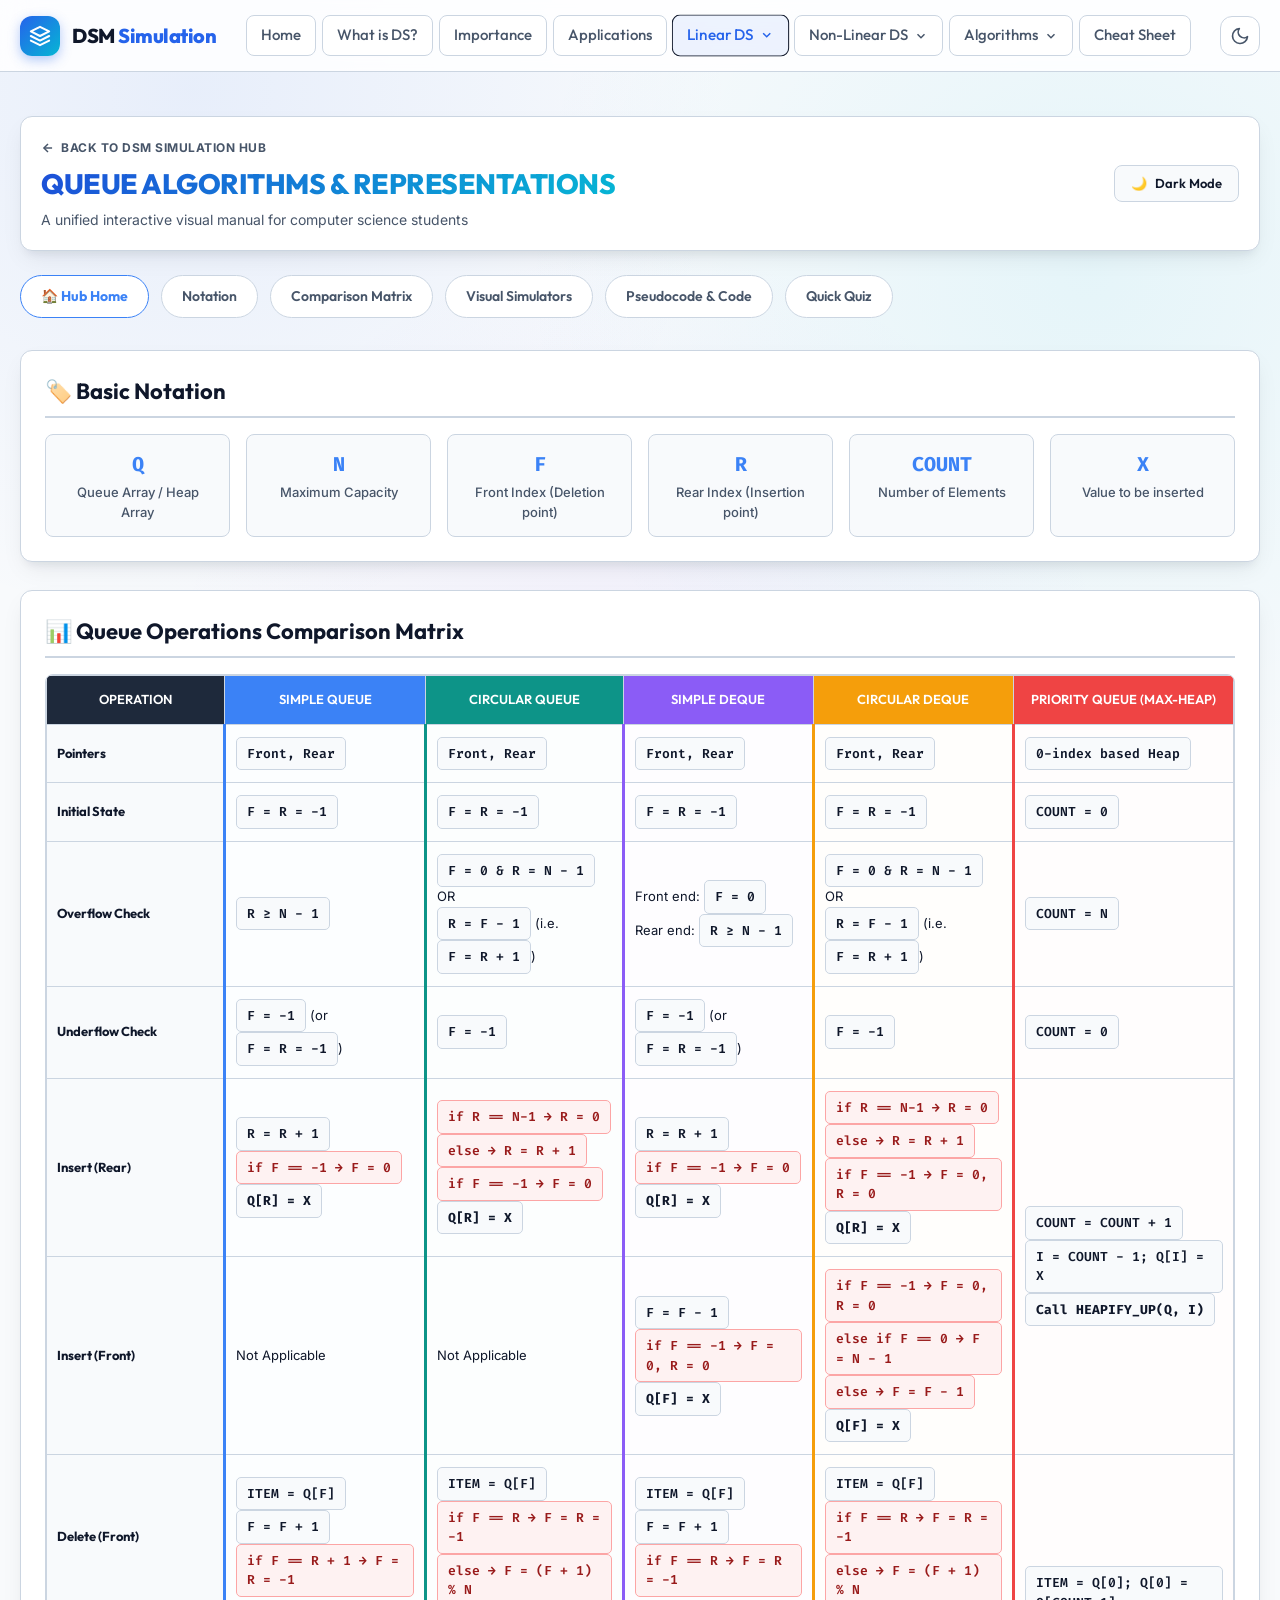
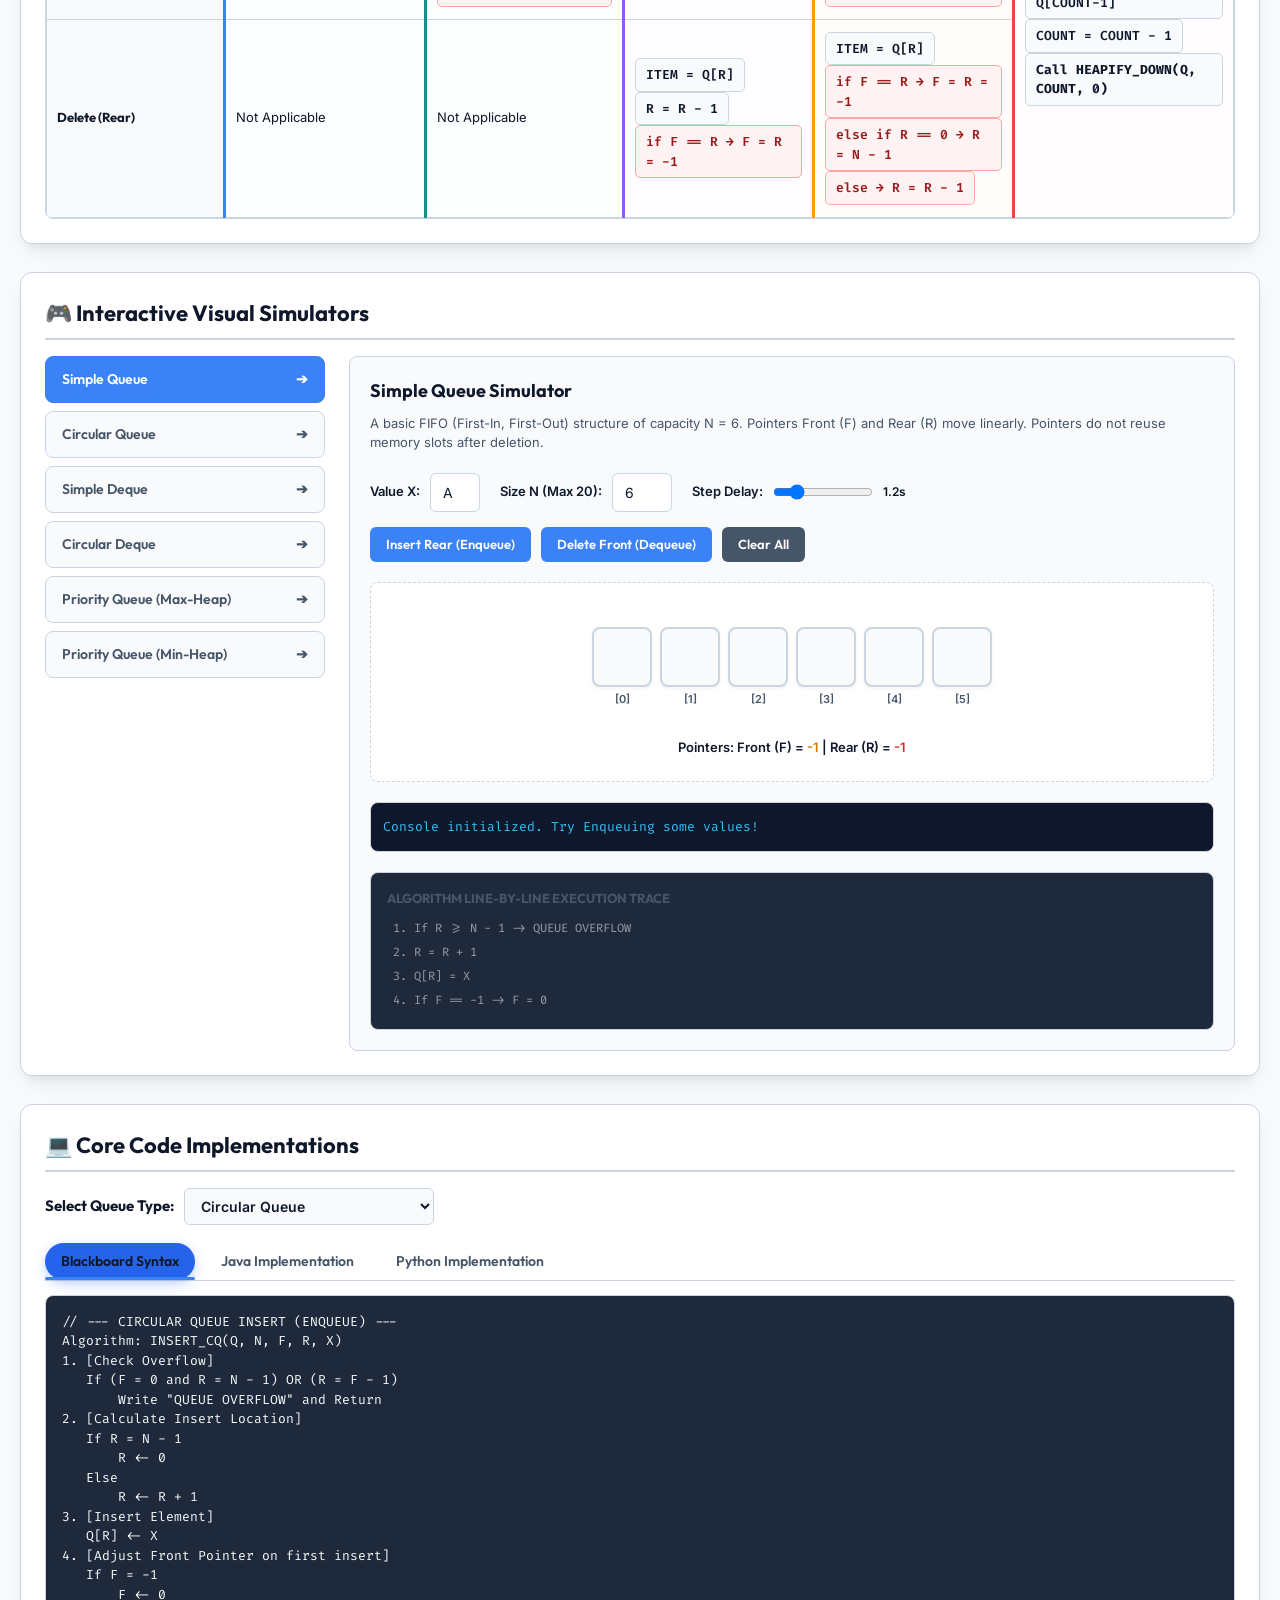
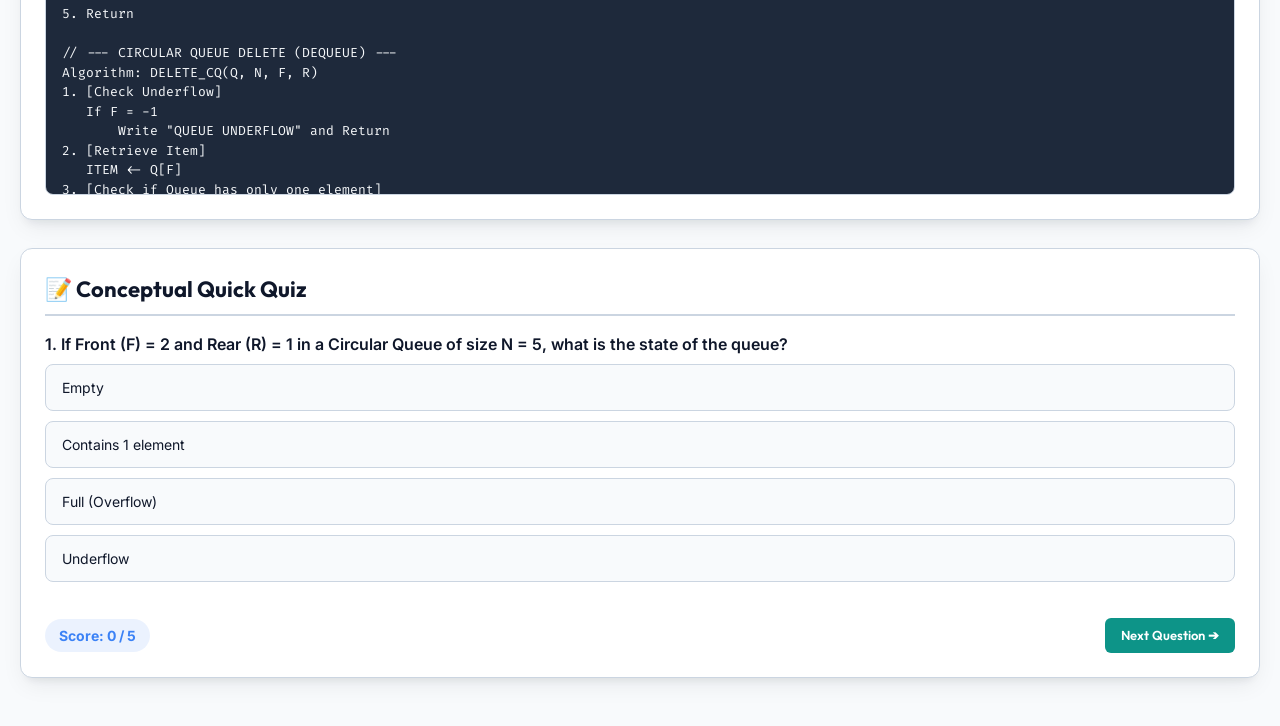
==== queue_cheatsheet.html @ 318133c2 "stack and queue" ====
<!DOCTYPE html>
<html lang="en">
<head>
    <meta charset="UTF-8">
    <meta name="viewport" content="width=device-width, initial-scale=1.0">
    <title>Interactive Queue Cheat Sheet & Simulator</title>
    <meta name="description" content="A comprehensive interactive cheat sheet and visual simulator for students to master Simple Queues, Circular Queues, Deques, Circular Deques, and Priority Queues.">
    
    <!-- Google Fonts -->
    <link rel="preconnect" href="https://fonts.googleapis.com">
    <link rel="preconnect" href="https://fonts.gstatic.com" crossorigin>
    <link href="https://fonts.googleapis.com/css2?family=Inter:wght@300;400;500;600;700&family=Outfit:wght@400;500;600;700;800&family=Fira+Code:wght@400;500&display=swap" rel="stylesheet">
    
    <!-- Unified Shared Stylesheet & Logic -->
    <link rel="stylesheet" href="style.css">
    <script src="main.js" defer></script>
    
    <!-- Inline Styling (Vanilla CSS) -->
    <style>
        :root {
            /* Light Theme Variables */
            --bg-primary: #f8fafc;
            --bg-secondary: #ffffff;
            --text-primary: #0f172a;
            --text-secondary: #475569;
            --border-color: #cbd5e1;
            --card-bg: #ffffff;
            --shadow: 0 10px 25px -5px rgba(15, 23, 42, 0.08), 0 8px 10px -6px rgba(15, 23, 42, 0.08);
            --transition: all 0.3s cubic-bezier(0.4, 0, 0.2, 1);
            
            /* Accent Colors per Queue Type */
            --color-simple: #3b82f6; /* Blue */
            --color-circular: #0d9488; /* Teal */
            --color-deque: #8b5cf6; /* Purple */
            --color-c-deque: #f59e0b; /* Amber */
            --color-priority: #ef4444; /* Crimson */
            
            /* Math/Status Colors */
            --color-overflow: #dc2626;
            --color-underflow: #ea580c;
            --color-success: #16a34a;
            
            --font-main: 'Inter', sans-serif;
            --font-head: 'Outfit', sans-serif;
            --font-code: 'Fira Code', monospace;
        }

        [data-theme="dark"] {
            /* Dark Theme Variables */
            --bg-primary: #090d16;
            --bg-secondary: #111827;
            --text-primary: #f8fafc;
            --text-secondary: #94a3b8;
            --border-color: #374151;
            --card-bg: #1f2937;
            --shadow: 0 20px 25px -5px rgba(0, 0, 0, 0.5), 0 10px 10px -5px rgba(0, 0, 0, 0.4);
        }

        * {
            box-sizing: border-box;
            margin: 0;
            padding: 0;
        }

        body {
            background-color: var(--bg-primary);
            color: var(--text-primary);
            font-family: var(--font-main);
            line-height: 1.5;
            transition: var(--transition);
        }

        .container {
            width: 100%;
            max-width: 1400px;
            margin: 0 auto;
            padding: 20px;
        }

        /* Header Styling */
        header {
            display: flex;
            justify-content: space-between;
            align-items: center;
            padding: 20px;
            background: var(--card-bg);
            border: 1px solid var(--border-color);
            border-radius: 12px;
            box-shadow: var(--shadow);
            margin-bottom: 24px;
            transition: var(--transition);
        }

        .header-title h1 {
            font-family: var(--font-head);
            font-weight: 800;
            font-size: 28px;
            background: linear-gradient(135deg, #1d4ed8, #06b6d4);
            -webkit-background-clip: text;
            -webkit-text-fill-color: transparent;
            letter-spacing: -0.5px;
        }

        .header-title p {
            font-size: 14px;
            color: var(--text-secondary);
            margin-top: 4px;
        }

        .theme-toggle-btn {
            background: var(--bg-primary);
            border: 1px solid var(--border-color);
            padding: 8px 16px;
            border-radius: 8px;
            cursor: pointer;
            font-family: var(--font-head);
            font-weight: 600;
            font-size: 13px;
            color: var(--text-primary);
            display: flex;
            align-items: center;
            gap: 8px;
            transition: var(--transition);
        }

        .theme-toggle-btn:hover {
            transform: translateY(-2px);
            box-shadow: var(--shadow);
        }

        /* Navigation Links */
        .nav-bar {
            display: flex;
            gap: 12px;
            margin-bottom: 24px;
            overflow-x: auto;
            padding-bottom: 8px;
        }

        .nav-link {
            background: var(--card-bg);
            border: 1px solid var(--border-color);
            color: var(--text-secondary);
            padding: 10px 20px;
            border-radius: 30px;
            font-family: var(--font-head);
            font-weight: 600;
            font-size: 14px;
            text-decoration: none;
            cursor: pointer;
            white-space: nowrap;
            transition: var(--transition);
        }

        .nav-link:hover, .nav-link.active {
            color: var(--text-primary);
            border-color: var(--text-primary);
            background: var(--bg-primary);
            transform: scale(1.02);
        }

        /* Dashboard Sections */
        .section-card {
            background: var(--card-bg);
            border: 1px solid var(--border-color);
            border-radius: 12px;
            box-shadow: var(--shadow);
            padding: 24px;
            margin-bottom: 28px;
            transition: var(--transition);
        }

        .section-card h2 {
            font-family: var(--font-head);
            font-weight: 700;
            font-size: 22px;
            margin-bottom: 16px;
            border-bottom: 2px solid var(--border-color);
            padding-bottom: 8px;
            display: flex;
            align-items: center;
            gap: 10px;
        }

        /* Notation Grid */
        .notation-grid {
            display: grid;
            grid-template-columns: repeat(auto-fit, minmax(180px, 1fr));
            gap: 16px;
        }

        .notation-item {
            background: var(--bg-primary);
            border: 1px solid var(--border-color);
            border-radius: 8px;
            padding: 14px;
            text-align: center;
            transition: var(--transition);
        }

        .notation-item:hover {
            transform: translateY(-3px);
            border-color: #3b82f6;
        }

        .notation-symbol {
            font-family: var(--font-code);
            font-weight: 700;
            font-size: 20px;
            color: #3b82f6;
            margin-bottom: 4px;
        }

        .notation-desc {
            font-size: 13px;
            color: var(--text-secondary);
            font-weight: 500;
        }

        /* Matrix Styling */
        .matrix-container {
            overflow-x: auto;
            border-radius: 8px;
            border: 1px solid var(--border-color);
        }

        .matrix-table {
            width: 100%;
            border-collapse: collapse;
            text-align: left;
            font-size: 13px;
            min-width: 1000px;
        }

        .matrix-table th {
            background: #1e293b;
            color: #ffffff;
            font-family: var(--font-head);
            font-weight: 600;
            padding: 14px 10px;
            border: 1px solid var(--border-color);
            text-align: center;
        }

        .matrix-table td {
            padding: 12px 10px;
            border: 1px solid var(--border-color);
            vertical-align: middle;
            transition: var(--transition);
        }

        .matrix-table tr:hover td {
            background: rgba(59, 130, 246, 0.03);
        }

        .matrix-row-title {
            background: var(--bg-primary);
            font-weight: 700;
            color: var(--text-primary);
            font-family: var(--font-head);
            width: 14%;
        }

        /* Cell Highlights */
        .col-simple { border-left: 3px solid var(--color-simple) !important; background: rgba(59, 130, 246, 0.01); }
        .col-circular { border-left: 3px solid var(--color-circular) !important; background: rgba(13, 148, 136, 0.01); }
        .col-deque { border-left: 3px solid var(--color-deque) !important; background: rgba(139, 92, 246, 0.01); }
        .col-c-deque { border-left: 3px solid var(--color-c-deque) !important; background: rgba(245, 158, 11, 0.01); }
        .col-priority { border-left: 3px solid var(--color-priority) !important; background: rgba(239, 68, 68, 0.01); }

        .formula-box {
            font-family: var(--font-code);
            font-weight: 600;
            background: var(--bg-primary);
            padding: 6px 10px;
            border-radius: 5px;
            border: 1px solid var(--border-color);
            display: inline-block;
            word-break: break-word;
        }

        .elegant-reset {
            background: #fef2f2;
            color: #991b1b;
            border-color: #fca5a5;
        }
        [data-theme="dark"] .elegant-reset {
            background: #451a1a;
            color: #fca5a5;
            border-color: #7f1d1d;
        }

        /* Simulator Grid Layout */
        .simulator-grid {
            display: grid;
            grid-template-columns: 280px 1fr;
            gap: 24px;
        }

        @media (max-width: 900px) {
            .simulator-grid {
                grid-template-columns: 1fr;
            }
        }

        .sidebar-tabs {
            display: flex;
            flex-direction: column;
            gap: 8px;
        }

        @media (max-width: 900px) {
            .sidebar-tabs {
                flex-direction: row;
                overflow-x: auto;
                padding-bottom: 6px;
            }
        }

        .sidebar-tab-btn {
            background: var(--bg-primary);
            border: 1px solid var(--border-color);
            color: var(--text-secondary);
            padding: 12px 16px;
            border-radius: 8px;
            font-family: var(--font-head);
            font-weight: 600;
            font-size: 14px;
            text-align: left;
            cursor: pointer;
            transition: var(--transition);
            display: flex;
            align-items: center;
            justify-content: space-between;
        }

        .sidebar-tab-btn:hover {
            transform: translateX(4px);
            color: var(--text-primary);
        }

        @media (max-width: 900px) {
            .sidebar-tab-btn:hover {
                transform: translateY(-2px);
            }
        }

        .sidebar-tab-btn.active {
            color: #ffffff;
        }

        .sidebar-tab-btn[data-type="simple"].active { background-color: var(--color-simple); border-color: var(--color-simple); }
        .sidebar-tab-btn[data-type="circular"].active { background-color: var(--color-circular); border-color: var(--color-circular); }
        .sidebar-tab-btn[data-type="deque"].active { background-color: var(--color-deque); border-color: var(--color-deque); }
        .sidebar-tab-btn[data-type="c-deque"].active { background-color: var(--color-c-deque); border-color: var(--color-c-deque); }
        .sidebar-tab-btn[data-type="priority"].active { background-color: var(--color-priority); border-color: var(--color-priority); }
        .sidebar-tab-btn[data-type="priority-min"].active { background-color: var(--color-priority); border-color: var(--color-priority); }

        .simulator-content {
            border: 1px solid var(--border-color);
            border-radius: 8px;
            padding: 20px;
            background: var(--bg-primary);
        }

        /* Controls Block */
        .controls-block {
            display: flex;
            flex-wrap: wrap;
            gap: 10px;
            margin-bottom: 20px;
            align-items: center;
        }

        .input-elem {
            padding: 8px 12px;
            border: 1px solid var(--border-color);
            border-radius: 6px;
            font-family: var(--font-main);
            font-size: 14px;
            width: 80px;
            background: var(--card-bg);
            color: var(--text-primary);
        }

        .btn-action {
            padding: 8px 16px;
            border-radius: 6px;
            border: none;
            color: #ffffff;
            font-family: var(--font-head);
            font-weight: 600;
            font-size: 13px;
            cursor: pointer;
            transition: var(--transition);
        }

        .btn-action:hover {
            transform: translateY(-2px);
            filter: brightness(1.1);
        }

        .btn-action:active {
            transform: translateY(0);
        }

        .btn-simple { background-color: var(--color-simple); }
        .btn-circular { background-color: var(--color-circular); }
        .btn-deque { background-color: var(--color-deque); }
        .btn-c-deque { background-color: var(--color-c-deque); }
        .btn-priority { background-color: var(--color-priority); }
        .btn-reset { background-color: var(--text-secondary); }

        /* Queue Visualizer Containers */
        .visualization-container {
            min-height: 200px;
            display: flex;
            flex-direction: column;
            justify-content: center;
            align-items: center;
            background: var(--card-bg);
            border: 1px dashed var(--border-color);
            border-radius: 8px;
            padding: 20px;
            margin-bottom: 20px;
            position: relative;
        }

        /* Array block cells styling */
        .array-layout {
            display: flex;
            gap: 8px;
            margin-bottom: 30px;
            margin-top: 20px;
            position: relative;
        }

        .array-cell-container {
            display: flex;
            flex-direction: column;
            align-items: center;
            position: relative;
        }

        .array-cell {
            width: 60px;
            height: 60px;
            border: 2px solid var(--border-color);
            border-radius: 8px;
            display: flex;
            justify-content: center;
            align-items: center;
            font-family: var(--font-head);
            font-weight: 700;
            font-size: 20px;
            background: var(--bg-primary);
            transition: all 0.3s cubic-bezier(0.175, 0.885, 0.32, 1.275);
            box-shadow: 0 2px 4px rgba(0,0,0,0.05);
        }

        .array-cell.filled {
            border-color: #3b82f6;
            background: rgba(59, 130, 246, 0.1);
            animation: popIn 0.3s forwards;
        }

        .array-cell.active-front {
            box-shadow: 0 0 12px rgba(59, 130, 246, 0.5);
            border-color: #3b82f6;
        }

        .array-cell-index {
            font-size: 11px;
            color: var(--text-secondary);
            margin-top: 4px;
            font-weight: 600;
        }

        .pointer-arrow {
            position: absolute;
            font-weight: 800;
            font-size: 12px;
            padding: 2px 6px;
            border-radius: 4px;
            color: #ffffff;
            white-space: nowrap;
            z-index: 10;
            animation: slideArrow 0.3s forwards;
        }

        .pointer-f {
            background-color: #f59e0b;
            bottom: -32px;
        }

        .pointer-r {
            background-color: #ef4444;
            top: -32px;
        }

        .pointer-fr {
            background: linear-gradient(135deg, #f59e0b, #ef4444);
            bottom: -32px;
        }

        @keyframes popIn {
            0% { transform: scale(0.7); opacity: 0; }
            100% { transform: scale(1); opacity: 1; }
        }

        @keyframes slideArrow {
            0% { transform: translateY(5px); opacity: 0; }
            100% { transform: translateY(0); opacity: 1; }
        }

        /* SVG Circular Ring styling */
        .circular-svg-container {
            width: 240px;
            height: 240px;
            position: relative;
        }

        .circular-node {
            transition: var(--transition);
        }

        .circular-node-circle {
            fill: var(--card-bg);
            stroke: var(--border-color);
            stroke-width: 2;
            transition: var(--transition);
        }

        .circular-node.active .circular-node-circle {
            stroke: var(--color-circular);
            fill: rgba(13, 148, 136, 0.1);
        }

        .circular-node-text {
            font-family: var(--font-head);
            font-weight: 700;
            font-size: 18px;
            fill: var(--text-primary);
            text-anchor: middle;
            dominant-baseline: middle;
        }

        .circular-index-text {
            font-family: var(--font-main);
            font-size: 11px;
            fill: var(--text-secondary);
            font-weight: 600;
            text-anchor: middle;
        }

        /* Binary Tree styling (Priority Queue) */
        .tree-svg-container {
            width: 320px;
            height: 200px;
        }

        .tree-node-circle {
            fill: var(--card-bg);
            stroke: var(--border-color);
            stroke-width: 2;
            transition: var(--transition);
        }

        .tree-node.active .tree-node-circle {
            stroke: var(--color-priority);
            fill: rgba(239, 68, 68, 0.1);
        }

        .tree-node-text {
            font-family: var(--font-head);
            font-weight: 700;
            font-size: 14px;
            fill: var(--text-primary);
            text-anchor: middle;
            dominant-baseline: middle;
        }

        .tree-node-index {
            font-family: var(--font-main);
            font-size: 9px;
            fill: var(--text-secondary);
            text-anchor: middle;
        }

        .tree-link-line {
            stroke: var(--border-color);
            stroke-width: 2;
            transition: var(--transition);
        }

        .tree-link-line.active {
            stroke: var(--color-priority);
        }

        /* Console Output */
        .console-output {
            background: #0f172a;
            color: #38bdf8;
            font-family: var(--font-code);
            font-size: 13px;
            border-radius: 8px;
            padding: 12px;
            min-height: 50px;
            display: flex;
            align-items: center;
            border: 1px solid var(--border-color);
            margin-bottom: 20px;
        }

        .console-output.warn {
            color: #f87171;
            background: #450a0a;
        }

        .console-output.success {
            color: #4ade80;
            background: #064e3b;
        }

        /* Trace step highlight code */
        .trace-steps {
            background: #1e293b;
            color: #e2e8f0;
            border-radius: 8px;
            padding: 16px;
            font-family: var(--font-code);
            font-size: 12px;
            border: 1px solid var(--border-color);
        }

        .trace-steps h4 {
            color: var(--text-secondary);
            font-family: var(--font-head);
            font-size: 13px;
            margin-bottom: 8px;
            font-weight: 700;
            text-transform: uppercase;
        }

        .trace-line {
            padding: 2px 6px;
            border-radius: 4px;
            margin: 2px 0;
            opacity: 0.6;
            transition: var(--transition);
        }

        .trace-line.active-line {
            background: #0284c7;
            color: #ffffff;
            opacity: 1;
            font-weight: 600;
        }

        /* Code tabs container */
        .code-tabs {
            margin-top: 10px;
        }

        .tab-headers {
            display: flex;
            border-bottom: 1px solid var(--border-color);
            gap: 10px;
            margin-bottom: 14px;
        }

        .tab-btn {
            background: none;
            border: none;
            padding: 8px 16px;
            font-family: var(--font-head);
            font-weight: 600;
            font-size: 14px;
            color: var(--text-secondary);
            cursor: pointer;
            position: relative;
            transition: var(--transition);
        }

        .tab-btn.active {
            color: var(--text-primary);
        }

        .tab-btn.active::after {
            content: '';
            position: absolute;
            bottom: 0;
            left: 0;
            width: 100%;
            height: 3px;
            background-color: #3b82f6;
            border-radius: 2px;
        }

        .tab-content {
            display: none;
        }

        .tab-content.active {
            display: block;
        }

        .code-block {
            background: #1e293b;
            color: #f8fafc;
            padding: 16px;
            border-radius: 8px;
            font-family: var(--font-code);
            font-size: 13px;
            overflow-x: auto;
            border: 1px solid var(--border-color);
        }

        /* Quiz Box Styling */
        .quiz-container {
            display: flex;
            flex-direction: column;
            gap: 16px;
        }

        .quiz-question {
            font-size: 16px;
            font-weight: 600;
            color: var(--text-primary);
            margin-bottom: 8px;
        }

        .quiz-options {
            display: grid;
            grid-template-columns: 1fr;
            gap: 10px;
        }

        .quiz-option {
            background: var(--bg-primary);
            border: 1px solid var(--border-color);
            padding: 12px 16px;
            border-radius: 8px;
            cursor: pointer;
            font-size: 14px;
            transition: var(--transition);
            display: flex;
            align-items: center;
            justify-content: space-between;
        }

        .quiz-option:hover {
            border-color: #3b82f6;
            background: rgba(59, 130, 246, 0.05);
        }

        .quiz-option.correct {
            border-color: #22c55e;
            background: rgba(34, 197, 94, 0.1);
            color: #15803d;
            font-weight: 600;
        }

        .quiz-option.wrong {
            border-color: #ef4444;
            background: rgba(239, 68, 68, 0.1);
            color: #b91c1c;
        }

        .quiz-explanation {
            background: #eff6ff;
            border-left: 4px solid #3b82f6;
            padding: 12px;
            border-radius: 0 8px 8px 0;
            font-size: 13px;
            color: #1e3a8a;
            margin-top: 10px;
            display: none;
        }
        [data-theme="dark"] .quiz-explanation {
            background: #172554;
            color: #bfdbfe;
            border-color: #3b82f6;
        }

        .quiz-nav {
            display: flex;
            justify-content: space-between;
            align-items: center;
            margin-top: 20px;
        }

        .quiz-score-badge {
            background: rgba(59, 130, 246, 0.1);
            color: #3b82f6;
            padding: 6px 14px;
            border-radius: 20px;
            font-weight: 700;
            font-size: 14px;
        }
    </style>
</head>
<body>

    <!-- ========================================================================
         UNIFIED TOP NAVBAR (SHARED ACROSS ALL PAGES)
         ======================================================================== -->
    <nav class="navbar" id="navbar">
        <div class="container navbar-inner">
            <!-- Brand Logo -->
            <a href="index.html" class="nav-brand" aria-label="DSM Simulation Home">
                <div class="nav-logo-icon">
                    <svg width="22" height="22" viewBox="0 0 24 24" fill="none" stroke="currentColor" stroke-width="2.2" stroke-linecap="round" stroke-linejoin="round">
                        <polygon points="12 2 2 7 12 12 22 7 12 2"></polygon>
                        <polyline points="2 17 12 22 22 17"></polyline>
                        <polyline points="2 12 12 17 22 12"></polyline>
                    </svg>
                </div>
                <div class="nav-logo-text">DSM <span>Simulation</span></div>
            </a>

            <!-- Desktop Menu with all requested topics -->
            <ul class="nav-menu">
                <li class="nav-item">
                    <a href="index.html#hero" class="nav-link">Home</a>
                </li>
                <li class="nav-item">
                    <a href="index.html#definition" class="nav-link">What is DS?</a>
                </li>
                <li class="nav-item">
                    <a href="index.html#importance" class="nav-link">Importance</a>
                </li>
                <li class="nav-item">
                    <a href="index.html#applications" class="nav-link">Applications</a>
                </li>

                <!-- Linear Data Structures Menu Dropdown -->
                <li class="nav-item">
                    <a href="index.html#modules" class="nav-link active">
                        Linear DS
                        <svg class="chevron" viewBox="0 0 24 24" fill="none" stroke="currentColor" stroke-width="2.5">
                            <polyline points="6 9 12 15 18 9"></polyline>
                        </svg>
                    </a>
                    <div class="nav-dropdown">
                        <a href="stack_cheatsheet.html" class="dropdown-link">
                            <svg width="18" height="18" viewBox="0 0 24 24" fill="none" stroke="currentColor" stroke-width="2"><path d="M4 19h16M4 15h16M4 11h16M4 7h16"/></svg>
                            Stack Suite (LIFO)
                            <span class="dropdown-badge live">Live Simulator ⚡</span>
                        </a>
                        <a href="queue_cheatsheet.html" class="dropdown-link" style="color:var(--accent-blue); font-weight:700;">
                            <svg width="18" height="18" viewBox="0 0 24 24" fill="none" stroke="currentColor" stroke-width="2"><rect x="3" y="5" width="18" height="14" rx="2"/><polyline points="3 10 12 10 12 14"/></svg>
                            Queue Suite (FIFO)
                            <span class="dropdown-badge live">Current Page</span>
                        </a>
                        <a href="index.html#linkedlist" class="dropdown-link">
                            <svg width="18" height="18" viewBox="0 0 24 24" fill="none" stroke="currentColor" stroke-width="2"><circle cx="6" cy="12" r="3"/><circle cx="18" cy="12" r="3"/><line x1="9" y1="12" x2="15" y2="12"/></svg>
                            Linked List
                            <span class="dropdown-badge">Train</span>
                        </a>
                    </div>
                </li>

                <!-- Non-Linear Data Structures Menu Dropdown -->
                <li class="nav-item">
                    <a href="index.html#modules" class="nav-link">
                        Non-Linear DS
                        <svg class="chevron" viewBox="0 0 24 24" fill="none" stroke="currentColor" stroke-width="2.5">
                            <polyline points="6 9 12 15 18 9"></polyline>
                        </svg>
                    </a>
                    <div class="nav-dropdown">
                        <a href="index.html#tree" class="dropdown-link">
                            <svg width="18" height="18" viewBox="0 0 24 24" fill="none" stroke="currentColor" stroke-width="2"><path d="M12 2v6m-6 6l6-6 6 6m-9 6l3-6 3 6"/><circle cx="12" cy="2" r="1"/></svg>
                            Tree & BST
                            <span class="dropdown-badge">Family Tree</span>
                        </a>
                        <a href="index.html#graph" class="dropdown-link">
                            <svg width="18" height="18" viewBox="0 0 24 24" fill="none" stroke="currentColor" stroke-width="2"><circle cx="6" cy="6" r="3"/><circle cx="18" cy="6" r="3"/><circle cx="12" cy="18" r="3"/><line x1="8.5" y1="7.5" x2="15.5" y2="7.5"/><line x1="7.5" y1="8.5" x2="10.5" y2="15.5"/><line x1="16.5" y1="8.5" x2="13.5" y2="15.5"/></svg>
                            Graph Networks
                            <span class="dropdown-badge">Road Map</span>
                        </a>
                    </div>
                </li>

                <!-- Algorithms Dropdown Menu -->
                <li class="nav-item">
                    <a href="index.html#modules" class="nav-link">
                        Algorithms
                        <svg class="chevron" viewBox="0 0 24 24" fill="none" stroke="currentColor" stroke-width="2.5">
                            <polyline points="6 9 12 15 18 9"></polyline>
                        </svg>
                    </a>
                    <div class="nav-dropdown">
                        <a href="index.html#searching" class="dropdown-link">
                            <svg width="18" height="18" viewBox="0 0 24 24" fill="none" stroke="currentColor" stroke-width="2"><circle cx="11" cy="11" r="8"/><line x1="21" y1="21" x2="16.65" y2="16.65"/></svg>
                            Searching (Find Items)
                            <span class="dropdown-badge">Search</span>
                        </a>
                        <a href="index.html#sorting" class="dropdown-link">
                            <svg width="18" height="18" viewBox="0 0 24 24" fill="none" stroke="currentColor" stroke-width="2"><path d="M3 6h18M6 12h12M10 18h4"/></svg>
                            Sorting (Order Items)
                            <span class="dropdown-badge">Sort</span>
                        </a>
                    </div>
                </li>

                <li class="nav-item">
                    <a href="index.html#cheatsheet" class="nav-link">Cheat Sheet</a>
                </li>
            </ul>

            <!-- Nav Actions -->
            <div class="nav-actions">
                <!-- Theme Toggle Button -->
                <button class="btn-icon theme-toggle" id="themeToggle" aria-label="Toggle light or dark theme" title="Toggle theme">
                    <svg class="sun-icon" viewBox="0 0 24 24" fill="none" stroke="currentColor" stroke-width="2" stroke-linecap="round" stroke-linejoin="round">
                        <circle cx="12" cy="12" r="5"></circle>
                        <line x1="12" y1="1" x2="12" y2="3"></line>
                        <line x1="12" y1="21" x2="12" y2="23"></line>
                        <line x1="4.22" y1="4.22" x2="5.64" y2="5.64"></line>
                        <line x1="18.36" y1="18.36" x2="19.78" y2="19.78"></line>
                        <line x1="1" y1="12" x2="3" y2="12"></line>
                        <line x1="21" y1="12" x2="23" y2="12"></line>
                        <line x1="4.22" y1="19.78" x2="5.64" y2="18.36"></line>
                        <line x1="18.36" y1="5.64" x2="19.78" y2="4.22"></line>
                    </svg>
                    <svg class="moon-icon" viewBox="0 0 24 24" fill="none" stroke="currentColor" stroke-width="2" stroke-linecap="round" stroke-linejoin="round">
                        <path d="M21 12.79A9 9 0 1 1 11.21 3 7 7 0 0 0 21 12.79z"></path>
                    </svg>
                </button>

                <!-- Mobile Hamburger Toggle -->
                <button class="btn-icon mobile-toggle" id="mobileMenuBtn" aria-label="Open mobile navigation menu">
                    <svg width="20" height="20" viewBox="0 0 24 24" fill="none" stroke="currentColor" stroke-width="2" stroke-linecap="round" stroke-linejoin="round">
                        <line x1="3" y1="12" x2="21" y2="12"></line>
                        <line x1="3" y1="6" x2="21" y2="6"></line>
                        <line x1="3" y1="18" x2="21" y2="18"></line>
                    </svg>
                </button>
            </div>
        </div>
    </nav>

    <!-- Mobile Drawer Overlay & Content -->
    <div class="mobile-overlay" id="mobileOverlay"></div>
    <aside class="mobile-drawer" id="mobileDrawer">
        <div class="mobile-drawer-header">
            <div class="nav-brand">
                <div class="nav-logo-icon">
                    <svg width="20" height="20" viewBox="0 0 24 24" fill="none" stroke="currentColor" stroke-width="2.2">
                        <polygon points="12 2 2 7 12 12 22 7 12 2"></polygon>
                        <polyline points="2 17 12 22 22 17"></polyline>
                        <polyline points="2 12 12 17 22 12"></polyline>
                    </svg>
                </div>
                <div class="nav-logo-text">DSM <span>Simulation</span></div>
            </div>
            <button class="btn-icon" id="closeMobileBtn" aria-label="Close navigation drawer">
                <svg width="20" height="20" viewBox="0 0 24 24" fill="none" stroke="currentColor" stroke-width="2">
                    <line x1="18" y1="6" x2="6" y2="18"></line>
                    <line x1="6" y1="6" x2="18" y2="18"></line>
                </svg>
            </button>
        </div>

        <div class="mobile-nav-links">
            <a href="index.html#hero" class="mobile-nav-link">Home Overview</a>
            <a href="index.html#definition" class="mobile-nav-link">What is Data Structure?</a>
            <a href="index.html#importance" class="mobile-nav-link">Why It Matters</a>
            <a href="index.html#applications" class="mobile-nav-link">Real-World Applications</a>

            <div class="mobile-nav-section-title">Linear Structures</div>
            <a href="stack_cheatsheet.html" class="mobile-nav-link" style="color: var(--accent-blue); font-weight:700;">Stack Simulator (Live ⚡)</a>
            <a href="queue_cheatsheet.html" class="mobile-nav-link" style="color: var(--accent-emerald); font-weight:700;">Queue Simulator (Current Page ⚡)</a>
            <a href="index.html#linkedlist" class="mobile-nav-link">Linked List (Train Cars)</a>

            <div class="mobile-nav-section-title">Non-Linear Structures</div>
            <a href="index.html#tree" class="mobile-nav-link">Tree (Family Tree)</a>
            <a href="index.html#graph" class="mobile-nav-link">Graph (Road Map)</a>

            <div class="mobile-nav-section-title">Algorithms</div>
            <a href="index.html#searching" class="mobile-nav-link">Searching (Find Items)</a>
            <a href="index.html#sorting" class="mobile-nav-link">Sorting (Order Items)</a>

            <div class="mobile-nav-section-title">Quick Reference</div>
            <a href="index.html#cheatsheet" class="mobile-nav-link">Speed Cheat Sheet (Big-O)</a>
        </div>
    </aside>

<div class="container" style="margin-top: 24px;">

    <!-- HEADER -->
    <header>
        <div class="header-title">
            <a href="index.html" style="text-decoration:none; display:inline-flex; align-items:center; gap:6px; font-size:12px; font-weight:700; color:var(--text-secondary); margin-bottom:6px; text-transform:uppercase; letter-spacing:0.5px;">
                <svg width="14" height="14" viewBox="0 0 24 24" fill="none" stroke="currentColor" stroke-width="2.5"><line x1="19" y1="12" x2="5" y2="12"></line><polyline points="12 19 5 12 12 5"></polyline></svg>
                Back to DSM Simulation Hub
            </a>
            <h1>QUEUE ALGORITHMS & REPRESENTATIONS</h1>
            <p>A unified interactive visual manual for computer science students</p>
        </div>
        <button class="theme-toggle-btn" onclick="toggleTheme()">
            <span id="theme-icon">🌙</span>
            <span id="theme-text">Dark Mode</span>
        </button>
    </header>

    <!-- NAVIGATION BAR -->
    <div class="nav-bar">
        <a href="index.html" class="nav-link" style="border-color: #3b82f6; color: #3b82f6; font-weight: 700;">🏠 Hub Home</a>
        <a href="#section-notation" class="nav-link">Notation</a>
        <a href="#section-matrix" class="nav-link">Comparison Matrix</a>
        <a href="#section-simulators" class="nav-link">Visual Simulators</a>
        <a href="#section-code" class="nav-link">Pseudocode & Code</a>
        <a href="#section-quiz" class="nav-link">Quick Quiz</a>
    </div>

    <!-- NOTATION SECTION -->
    <div id="section-notation" class="section-card">
        <h2>🏷️ Basic Notation</h2>
        <div class="notation-grid">
            <div class="notation-item">
                <div class="notation-symbol">Q</div>
                <div class="notation-desc">Queue Array / Heap Array</div>
            </div>
            <div class="notation-item">
                <div class="notation-symbol">N</div>
                <div class="notation-desc">Maximum Capacity</div>
            </div>
            <div class="notation-item">
                <div class="notation-symbol">F</div>
                <div class="notation-desc">Front Index (Deletion point)</div>
            </div>
            <div class="notation-item">
                <div class="notation-symbol">R</div>
                <div class="notation-desc">Rear Index (Insertion point)</div>
            </div>
            <div class="notation-item">
                <div class="notation-symbol">COUNT</div>
                <div class="notation-desc">Number of Elements</div>
            </div>
            <div class="notation-item">
                <div class="notation-symbol">X</div>
                <div class="notation-desc">Value to be inserted</div>
            </div>
        </div>
    </div>

    <!-- COMPARISON MATRIX SECTION -->
    <div id="section-matrix" class="section-card">
        <h2>📊 Queue Operations Comparison Matrix</h2>
        <div class="matrix-container">
            <table class="matrix-table">
                <thead>
                    <tr>
                        <th style="width: 15%;">OPERATION</th>
                        <th style="background-color: var(--color-simple);">SIMPLE QUEUE</th>
                        <th style="background-color: var(--color-circular);">CIRCULAR QUEUE</th>
                        <th style="background-color: var(--color-deque);">SIMPLE DEQUE</th>
                        <th style="background-color: var(--color-c-deque);">CIRCULAR DEQUE</th>
                        <th style="background-color: var(--color-priority);">PRIORITY QUEUE (MAX-HEAP)</th>
                    </tr>
                </thead>
                <tbody>
                    <tr>
                        <td class="matrix-row-title">Pointers</td>
                        <td class="col-simple"><span class="formula-box">Front, Rear</span></td>
                        <td class="col-circular"><span class="formula-box">Front, Rear</span></td>
                        <td class="col-deque"><span class="formula-box">Front, Rear</span></td>
                        <td class="col-c-deque"><span class="formula-box">Front, Rear</span></td>
                        <td class="col-priority"><span class="formula-box">0-index based Heap</span></td>
                    </tr>
                    <tr>
                        <td class="matrix-row-title">Initial State</td>
                        <td class="col-simple"><span class="formula-box">F = R = -1</span></td>
                        <td class="col-circular"><span class="formula-box">F = R = -1</span></td>
                        <td class="col-deque"><span class="formula-box">F = R = -1</span></td>
                        <td class="col-c-deque"><span class="formula-box">F = R = -1</span></td>
                        <td class="col-priority"><span class="formula-box">COUNT = 0</span></td>
                    </tr>
                    <tr>
                        <td class="matrix-row-title">Overflow Check</td>
                        <td class="col-simple"><span class="formula-box">R &ge; N - 1</span></td>
                        <td class="col-circular">
                            <span class="formula-box">F = 0 &amp; R = N - 1</span><br>OR<br>
                            <span class="formula-box">R = F - 1</span> (i.e. <span class="formula-box">F = R + 1</span>)
                        </td>
                        <td class="col-deque">
                            Front end: <span class="formula-box">F = 0</span><br>
                            Rear end: <span class="formula-box">R &ge; N - 1</span>
                        </td>
                        <td class="col-c-deque">
                            <span class="formula-box">F = 0 &amp; R = N - 1</span><br>OR<br>
                            <span class="formula-box">R = F - 1</span> (i.e. <span class="formula-box">F = R + 1</span>)
                        </td>
                        <td class="col-priority"><span class="formula-box">COUNT = N</span></td>
                    </tr>
                    <tr>
                        <td class="matrix-row-title">Underflow Check</td>
                        <td class="col-simple"><span class="formula-box">F = -1</span> (or <span class="formula-box">F = R = -1</span>)</td>
                        <td class="col-circular"><span class="formula-box">F = -1</span></td>
                        <td class="col-deque"><span class="formula-box">F = -1</span> (or <span class="formula-box">F = R = -1</span>)</td>
                        <td class="col-c-deque"><span class="formula-box">F = -1</span></td>
                        <td class="col-priority"><span class="formula-box">COUNT = 0</span></td>
                    </tr>
                    <tr>
                        <td class="matrix-row-title">Insert (Rear)</td>
                        <td class="col-simple">
                            <span class="formula-box">R = R + 1</span><br>
                            <span class="formula-box elegant-reset">if F == -1 &rarr; F = 0</span><br>
                            <span class="formula-box"><strong>Q[R] = X</strong></span>
                        </td>
                        <td class="col-circular">
                            <span class="formula-box elegant-reset">if R == N-1 &rarr; R = 0</span><br>
                            <span class="formula-box elegant-reset">else &rarr; R = R + 1</span><br>
                            <span class="formula-box elegant-reset">if F == -1 &rarr; F = 0</span><br>
                            <span class="formula-box"><strong>Q[R] = X</strong></span>
                        </td>
                        <td class="col-deque">
                            <span class="formula-box">R = R + 1</span><br>
                            <span class="formula-box elegant-reset">if F == -1 &rarr; F = 0</span><br>
                            <span class="formula-box"><strong>Q[R] = X</strong></span>
                        </td>
                        <td class="col-c-deque">
                            <span class="formula-box elegant-reset">if R == N-1 &rarr; R = 0</span><br>
                            <span class="formula-box elegant-reset">else &rarr; R = R + 1</span><br>
                            <span class="formula-box elegant-reset">if F == -1 &rarr; F = 0, R = 0</span><br>
                            <span class="formula-box"><strong>Q[R] = X</strong></span>
                        </td>
                        <td class="col-priority" rowspan="2">
                            <span class="formula-box">COUNT = COUNT + 1</span><br>
                            <span class="formula-box">I = COUNT - 1; Q[I] = X</span><br>
                            <span class="formula-box"><strong>Call HEAPIFY_UP(Q, I)</strong></span>
                        </td>
                    </tr>
                    <tr>
                        <td class="matrix-row-title">Insert (Front)</td>
                        <td class="col-simple">Not Applicable</td>
                        <td class="col-circular">Not Applicable</td>
                        <td class="col-deque">
                            <span class="formula-box">F = F - 1</span><br>
                            <span class="formula-box elegant-reset">if F == -1 &rarr; F = 0, R = 0</span><br>
                            <span class="formula-box"><strong>Q[F] = X</strong></span>
                        </td>
                        <td class="col-c-deque">
                            <span class="formula-box elegant-reset">if F == -1 &rarr; F = 0, R = 0</span><br>
                            <span class="formula-box elegant-reset">else if F == 0 &rarr; F = N - 1</span><br>
                            <span class="formula-box elegant-reset">else &rarr; F = F - 1</span><br>
                            <span class="formula-box"><strong>Q[F] = X</strong></span>
                        </td>
                    </tr>
                    <tr>
                        <td class="matrix-row-title">Delete (Front)</td>
                        <td class="col-simple">
                            <span class="formula-box">ITEM = Q[F]</span><br>
                            <span class="formula-box">F = F + 1</span><br>
                            <span class="formula-box elegant-reset">if F == R + 1 &rarr; F = R = -1</span>
                        </td>
                        <td class="col-circular">
                            <span class="formula-box">ITEM = Q[F]</span><br>
                            <span class="formula-box elegant-reset">if F == R &rarr; F = R = -1</span><br>
                            <span class="formula-box elegant-reset">else &rarr; F = (F + 1) % N</span>
                        </td>
                        <td class="col-deque">
                            <span class="formula-box">ITEM = Q[F]</span><br>
                            <span class="formula-box">F = F + 1</span><br>
                            <span class="formula-box elegant-reset">if F == R  &rarr; F = R = -1</span>
                        </td>
                        <td class="col-c-deque">
                            <span class="formula-box">ITEM = Q[F]</span><br>
                            <span class="formula-box elegant-reset">if F == R &rarr; F = R = -1</span><br>
                            <span class="formula-box elegant-reset">else &rarr; F = (F + 1) % N</span>
                        </td>
                        <td class="col-priority" rowspan="2">
                            <span class="formula-box">ITEM = Q[0]; Q[0] = Q[COUNT-1]</span><br>
                            <span class="formula-box">COUNT = COUNT - 1</span><br>
                            <span class="formula-box"><strong>Call HEAPIFY_DOWN(Q, COUNT, 0)</strong></span>
                        </td>
                    </tr>
                    <tr>
                        <td class="matrix-row-title">Delete (Rear)</td>
                        <td class="col-simple">Not Applicable</td>
                        <td class="col-circular">Not Applicable</td>
                        <td class="col-deque">
                            <span class="formula-box">ITEM = Q[R]</span><br>
                            <span class="formula-box">R = R - 1</span><br>
                            <span class="formula-box elegant-reset">if F == R  &rarr; F = R = -1</span>
                        </td>
                        <td class="col-c-deque">
                            <span class="formula-box">ITEM = Q[R]</span><br>
                            <span class="formula-box elegant-reset">if F == R &rarr; F = R = -1</span><br>
                            <span class="formula-box elegant-reset">else if R == 0 &rarr; R = N - 1</span><br>
                            <span class="formula-box elegant-reset">else &rarr; R = R - 1</span>
                        </td>
                    </tr>
                    
                </tbody>
            </table>
        </div>
    </div>

    <!-- SIMULATORS SECTION -->
    <div id="section-simulators" class="section-card">
        <h2>🎮 Interactive Visual Simulators</h2>
        <div class="simulator-grid">
            
            <!-- Sidebar tabs -->
            <div class="sidebar-tabs">
                <button class="sidebar-tab-btn active" data-type="simple" onclick="selectSimulator('simple')">Simple Queue <span>➔</span></button>
                <button class="sidebar-tab-btn" data-type="circular" onclick="selectSimulator('circular')">Circular Queue <span>➔</span></button>
                <button class="sidebar-tab-btn" data-type="deque" onclick="selectSimulator('deque')">Simple Deque <span>➔</span></button>
                <button class="sidebar-tab-btn" data-type="c-deque" onclick="selectSimulator('c-deque')">Circular Deque <span>➔</span></button>
                <button class="sidebar-tab-btn" data-type="priority" onclick="selectSimulator('priority')">Priority Queue (Max-Heap) <span>➔</span></button>
                <button class="sidebar-tab-btn" data-type="priority-min" onclick="selectSimulator('priority-min')">Priority Queue (Min-Heap) <span>➔</span></button>
            </div>

            <!-- Main simulator screen -->
            <div class="simulator-content">
                <h3 id="sim-title" style="margin-bottom: 10px; font-family: var(--font-head); font-size: 18px;">Simple Queue Simulator</h3>
                <p id="sim-desc" style="font-size: 13px; color: var(--text-secondary); margin-bottom: 20px;">A basic FIFO (First-In, First-Out) structure where insertions happen at the Rear and deletions happen at the Front. Shows linear pointer drift.</p>
                
                <!-- Input and operations buttons -->
                <div class="controls-block" id="sim-controls">
                    <div style="display: flex; align-items: center; gap: 10px; flex-wrap: wrap; margin-bottom: 5px; width: 100%;">
                        <label for="insert-val" style="font-size: 13px; font-weight: 600;">Value X:</label>
                        <input type="text" id="insert-val" class="input-elem" value="A" maxlength="3" style="width: 50px;">
                        
                        <label for="queue-size" style="font-size: 13px; font-weight: 600; margin-left: 10px;">Size N (Max 20):</label>
                        <input type="number" id="queue-size" class="input-elem" value="6" min="2" max="20" style="width: 60px;" onchange="resizeQueue()">
                        
                        <label for="speed-slider" style="font-size: 13px; font-weight: 600; margin-left: 10px;">Step Delay:</label>
                        <input type="range" id="speed-slider" min="300" max="5000" value="1200" step="100" style="width: 100px; vertical-align: middle;" oninput="updateSpeed()">
                        <span id="speed-val" style="font-size: 12px; font-weight: 600;">1.2s</span>
                    </div>
                    
                    <button class="btn-action btn-simple" id="btn-insert-rear" onclick="triggerInsertRear()">Insert Rear (Enqueue)</button>
                    <button class="btn-action btn-simple" id="btn-insert-front" onclick="triggerInsertFront()" style="display:none;">Insert Front</button>
                    <button class="btn-action btn-simple" id="btn-delete-front" onclick="triggerDeleteFront()">Delete Front (Dequeue)</button>
                    <button class="btn-action btn-simple" id="btn-delete-rear" onclick="triggerDeleteRear()" style="display:none;">Delete Rear</button>
                    <button class="btn-action btn-reset" onclick="resetCurrentSimulator()">Clear All</button>
                </div>

                <!-- Simulation visual container -->
                <div class="visualization-container" id="visualizer-view">
                    <!-- Dynamic rendering happens here -->
                </div>

                <!-- Console Output for logs -->
                <div class="console-output" id="console-log">
                    Console initialized. Try Enqueuing some values!
                </div>

                <!-- Line-by-line Trace panel -->
                <div class="trace-steps">
                    <h4>Algorithm Line-by-Line Execution Trace</h4>
                    <div id="trace-lines-container">
                        <!-- Dynamic code trace lines -->
                    </div>
                </div>

            </div>

        </div>
    </div>

    <!-- CODE & DETAILS SECTION -->
    <div id="section-code" class="section-card">
        <h2>💻 Core Code Implementations</h2>
        
        <!-- Queue Type Selector Dropdown -->
        <div style="margin-bottom: 18px; display: flex; align-items: center; gap: 10px; flex-wrap: wrap;">
            <label for="code-queue-select" style="font-family: var(--font-head); font-weight: 700; font-size: 15px; color: var(--text-primary);">Select Queue Type:</label>
            <select id="code-queue-select" class="input-elem" style="width: 250px; background: var(--bg-primary); font-weight: 600;" onchange="updateDisplayedCode()">
                <option value="simple">Simple Queue</option>
                <option value="circular" selected>Circular Queue</option>
                <option value="deque">Simple Deque</option>
                <option value="c-deque">Circular Deque</option>
                <option value="priority-max">Priority Queue (Max-Heap)</option>
                <option value="priority-min">Priority Queue (Min-Heap)</option>
            </select>
        </div>

        <div class="code-tabs">
            <div class="tab-headers">
                <button class="tab-btn active" onclick="switchLanguageTab(event, 'blackboard')">Blackboard Syntax</button>
                <button class="tab-btn" onclick="switchLanguageTab(event, 'java')">Java Implementation</button>
                <button class="tab-btn" onclick="switchLanguageTab(event, 'python')">Python Implementation</button>
            </div>
            
            <div class="code-display">
                <pre class="code-block" id="display-code-block" style="white-space: pre-wrap; max-height: 500px; overflow-y: auto;">Loading code snippet...</pre>
            </div>
        </div>
    </div>

    <!-- QUIZ SECTION -->
    <div id="section-quiz" class="section-card">
        <h2>📝 Conceptual Quick Quiz</h2>
        <div class="quiz-container">
            <div id="quiz-question-box">
                <div class="quiz-question" id="q-text">Loading question...</div>
                <div class="quiz-options" id="q-options">
                    <!-- Options dynamic load -->
                </div>
                <div class="quiz-explanation" id="q-explanation">
                    Explanation block
                </div>
            </div>
            
            <div class="quiz-nav">
                <div class="quiz-score-badge" id="quiz-score">Score: 0 / 5</div>
                <button class="btn-action btn-circular" onclick="loadNextQuizQuestion()">Next Question ➔</button>
            </div>
        </div>
    </div>

</div>

<!-- Core Javascript Logic (Vanilla JS) -->
<script>
    let stepDelay = 1200; // default delay in ms
    
    // Custom setTimeout wrapper that scales delays according to user settings
    const nativeSetTimeout = window.setTimeout;
    window.setTimeout = function(callback, delay, ...args) {
        let scaledDelay = delay;
        if (delay === 400) scaledDelay = stepDelay;
        else if (delay === 500) scaledDelay = stepDelay;
        else if (delay === 600) scaledDelay = stepDelay;
        else if (delay === 800) scaledDelay = stepDelay * 1.5;
        return nativeSetTimeout(callback, scaledDelay, ...args);
    };

    function updateSpeed() {
        const val = parseInt(document.getElementById('speed-slider').value);
        stepDelay = val;
        document.getElementById('speed-val').innerText = (val / 1000).toFixed(1) + 's';
    }

    function resizeQueue() {
        let sizeInput = parseInt(document.getElementById('queue-size').value);
        if (isNaN(sizeInput) || sizeInput < 2) {
            sizeInput = 2;
        } else if (sizeInput > 20) {
            sizeInput = 20;
        }
        document.getElementById('queue-size').value = sizeInput;
        
        N = sizeInput;
        MAX_HEAP_CAPACITY = sizeInput;
        
        // Re-initialize queue states to matching N
        states.simple = { q: Array(N).fill(null), f: -1, r: -1 };
        states.circular = { q: Array(N).fill(null), f: -1, r: -1 };
        states.deque = { q: Array(N).fill(null), f: -1, r: -1 };
        states['c-deque'] = { q: Array(N).fill(null), f: -1, r: -1 };
        states.priority = { q: [], count: 0 };
        states['priority-min'] = { q: [], count: 0 };
        
        logConsole(`Queue resized to size N = ${N}. States reset.`, 'info');
        renderSimulator();
    }

    const codeRepository = {
        simple: {
            blackboard: `// --- SIMPLE QUEUE INSERT (ENQUEUE) ---
Algorithm: INSERT_SQ(Q, N, F, R, X)
1. [Check Overflow]
   If R >= N - 1
       Write "QUEUE OVERFLOW" and Return
2. [Increment Rear]
   R <- R + 1
3. [Insert Element]
   Q[R] <- X
4. [Adjust Front Pointer on first insert]
   If F = -1
       F <- 0
5. Return

// --- SIMPLE QUEUE DELETE (DEQUEUE) ---
Algorithm: DELETE_SQ(Q, F, R)
1. [Check Underflow]
   If F = -1
       Write "QUEUE UNDERFLOW" and Return
2. [Retrieve Item]
   ITEM <- Q[F]
3. [Check if Queue has only one element]
   If F = R
       F <- -1
       R <- -1
   Else
       F <- F + 1
4. Return ITEM`,
            java: `public class SimpleQueue {
    private int[] q;
    private int front, rear, size;

    public SimpleQueue(int limit) {
        size = limit;
        q = new int[size];
        front = -1;
        rear = -1;
    }

    public boolean enqueue(int val) {
        if (rear >= size - 1) {
            System.out.println("QUEUE OVERFLOW");
            return false;
        }
        rear = rear + 1;
        q[rear] = val;
        if (front == -1) {
            front = 0;
        }
        return true;
    }

    public int dequeue() {
        if (front == -1) {
            System.out.println("QUEUE UNDERFLOW");
            return -1;
        }
        int item = q[front];
        if (front == rear) {
            front = -1;
            rear = -1;
        } else {
            front = front + 1;
        }
        return item;
    }
}`,
            python: `class SimpleQueue:
    def __init__(self,n):
        self.n=n
        self.front=-1
        self.rear=-1
        self.sq=[]

    def is_empty(self):
        if self.front==-1 or self.rear==-1 or self.front<0 or self.rear<0:
            return True
        else:
            return False

    def is_full(self):
        if self.rear>=self.n-1:
            return True
        else:
            return False

    def insert_sq(self,x):
        if self.is_full():
            print("Queue is full")
            return
        else:
            if self.front==-1:
                self.front=0
                self.rear=0
            else:
                self.rear = self.rear+1
        self.sq.append(x)

    def delete_sq(self):
        if self.is_empty():
            print("Queue is empty")
            return None
        else:
            deleted_value=self.sq[self.front]
            if self.front==self.rear:
                self.front=-1
                self.rear=-1
            else:
                self.front=self.front+1
            return deleted_value

    def display(self):
        if self.is_empty():
            print("Queue is empty")
        else:
            for i in range(self.front,self.rear+1):
                print(f"value at {i} = {self.sq[i]}")

# --- Driver Program ---
max_size = int(input("Enter the size of Queue::"))

sq_obj = SimpleQueue(max_size)
while (True):
    print("1. Insert")
    print("2. Delete")
    print("3. Display")
    print("4. Exit")

    user_choice = int(input("Enter your Choice::"))

    if user_choice == 1:
        x = input("Enter value to insert on to the queue::")
        sq_obj.insert_sq(x)
        sq_obj.display()
    elif user_choice == 2:
        deleted_val = sq_obj.delete_sq()
        # sq_obj.display()
    elif user_choice == 3:
        sq_obj.display()
    elif user_choice == 4:
        print("Exiting the code")
        break
    else:
        print("invalid Choice")`
        },
        circular: {
            blackboard: `// --- CIRCULAR QUEUE INSERT (ENQUEUE) ---
Algorithm: INSERT_CQ(Q, N, F, R, X)
1. [Check Overflow]
   If (F = 0 and R = N - 1) OR (R = F - 1)
       Write "QUEUE OVERFLOW" and Return
2. [Calculate Insert Location]
   If R = N - 1
       R <- 0
   Else
       R <- R + 1
3. [Insert Element]
   Q[R] <- X
4. [Adjust Front Pointer on first insert]
   If F = -1
       F <- 0
5. Return

// --- CIRCULAR QUEUE DELETE (DEQUEUE) ---
Algorithm: DELETE_CQ(Q, N, F, R)
1. [Check Underflow]
   If F = -1
       Write "QUEUE UNDERFLOW" and Return
2. [Retrieve Item]
   ITEM <- Q[F]
3. [Check if Queue has only one element]
   If F = R
       F <- -1
       R <- -1
   Else If F = N - 1
       F <- 0
   Else
       F <- F + 1
4. Return ITEM`,
            java: `public class CircularQueue {
    private int[] q;
    private int front, rear, size;

    public CircularQueue(int limit) {
        size = limit;
        q = new int[size];
        front = -1;
        rear = -1;
    }

    public boolean enqueue(int val) {
        if ((front == 0 && rear == size - 1) || (rear == front - 1)) {
            System.out.println("QUEUE OVERFLOW");
            return false;
        }
        if (rear == size - 1) {
            rear = 0;
        } else {
            rear = rear + 1;
        }
        q[rear] = val;
        if (front == -1) {
            front = 0;
        }
        return true;
    }

    public int dequeue() {
        if (front == -1) {
            System.out.println("QUEUE UNDERFLOW");
            return -1;
        }
        int item = q[front];
        if (front == rear) {
            front = -1;
            rear = -1;
        } else if (front == size - 1) {
            front = 0;
        } else {
            front = front + 1;
        }
        return item;
    }
}`,
            python: `class CircularQueue:
    def __init__(self, size: int):
        self.size = size
        self.q = [None] * size
        self.front = -1
        self.rear = -1

    def enqueue(self, val) -> bool:
        if (self.front == 0 and self.rear == self.size - 1) or (self.rear == self.front - 1):
            print("QUEUE OVERFLOW")
            return False
        if self.rear == self.size - 1:
            self.rear = 0
        else:
            self.rear += 1
        self.q[self.rear] = val
        if self.front == -1:
            self.front = 0
        return True

    def dequeue(self):
        if self.front == -1:
            print("QUEUE UNDERFLOW")
            return None
        item = self.q[self.front]
        self.q[self.front] = None
        if self.front == self.rear:
            self.front = -1
            self.rear = -1
        elif self.front == self.size - 1:
            self.front = 0
        else:
            self.front += 1
        return item

# --- Driver Program ---
max_size = int(input("Enter the size of Queue::"))
cq_obj = CircularQueue(max_size)

while True:
    print("1. Enqueue (Insert)")
    print("2. Dequeue (Delete)")
    print("3. Display")
    print("4. Exit")
    user_choice = int(input("Enter your Choice::"))
    if user_choice == 1:
        x = input("Enter value to insert on to the circular queue::")
        cq_obj.enqueue(x)
        print("Queue array:", cq_obj.q)
    elif user_choice == 2:
        deleted_val = cq_obj.dequeue()
        print("Deleted:", deleted_val)
        print("Queue array:", cq_obj.q)
    elif user_choice == 3:
        print("Queue array:", cq_obj.q)
    elif user_choice == 4:
        print("Exiting the code")
        break
    else:
        print("invalid Choice")`
        },
        deque: {
            blackboard: `// --- INSERT FRONT (SIMPLE DEQUE) ---
Algorithm: INSERT_FRONT_DQ(Q, N, F, R, X)
1. If F = 0
       Write "FRONT OVERFLOW (Blocked)" and Return
2. If F = -1
       F <- 0, R <- 0
3. Else
       F <- F - 1
4. Q[F] <- X

// --- DELETE REAR (SIMPLE DEQUE) ---
Algorithm: DELETE_REAR_DQ(Q, F, R)
1. If F = -1
       Write "QUEUE UNDERFLOW" and Return
2. ITEM <- Q[R]
3. If F = R
       F <- -1, R <- -1
4. Else
       R <- R - 1
5. Return ITEM`,
            java: `public class SimpleDeque {
    private int[] q;
    private int front, rear, size;

    public SimpleDeque(int limit) {
        size = limit;
        q = new int[size];
        front = -1; rear = -1;
    }

    public boolean insertFront(int val) {
        if (front == 0) {
            System.out.println("FRONT OVERFLOW");
            return false;
        }
        if (front == -1) {
            front = 0; rear = 0;
        } else {
            front = front - 1;
        }
        q[front] = val;
        return true;
    }

    public boolean insertRear(int val) {
        if (rear >= size - 1) {
            System.out.println("REAR OVERFLOW");
            return false;
        }
        if (front == -1) {
            front = 0; rear = 0;
        } else {
            rear = rear + 1;
        }
        q[rear] = val;
        return true;
    }

    public int deleteFront() {
        if (front == -1) return -1;
        int item = q[front];
        if (front == rear) {
            front = -1; rear = -1;
        } else {
            front = front + 1;
        }
        return item;
    }

    public int deleteRear() {
        if (rear == -1) return -1;
        int item = q[rear];
        if (front == rear) {
            front = -1; rear = -1;
        } else {
            rear = rear - 1;
        }
        return item;
    }
}`,
            python: `class SimpleDeque:
    def __init__(self, size: int):
        self.size = size
        self.q = [None] * size
        self.front = -1
        self.rear = -1

    def insert_front(self, val) -> bool:
        if self.front == 0:
            print("FRONT OVERFLOW")
            return False
        if self.front == -1:
            self.front = 0
            self.rear = 0
        else:
            self.front -= 1
        self.q[self.front] = val
        return True

    def insert_rear(self, val) -> bool:
        if self.rear >= self.size - 1:
            print("REAR OVERFLOW")
            return False
        if self.front == -1:
            self.front = 0
            self.rear = 0
        else:
            self.rear += 1
        self.q[self.rear] = val
        return True

    def delete_front(self):
        if self.front == -1: return None
        item = self.q[self.front]
        self.q[self.front] = None
        if self.front == self.rear:
            self.front = -1
            self.rear = -1
        else:
            self.front += 1
        return item

    def delete_rear(self):
        if self.rear == -1: return None
        item = self.q[self.rear]
        self.q[self.rear] = None
        if self.front == self.rear:
            self.front = -1
            self.rear = -1
        else:
            self.rear -= 1
        return item

# --- Driver Program ---
max_size = int(input("Enter the size of Deque::"))
dq_obj = SimpleDeque(max_size)

while True:
    print("1. Insert Front")
    print("2. Insert Rear")
    print("3. Delete Front")
    print("4. Delete Rear")
    print("5. Display")
    print("6. Exit")
    user_choice = int(input("Enter your Choice::"))
    if user_choice == 1:
        x = input("Enter value to insert front::")
        dq_obj.insert_front(x)
        print("Deque array:", dq_obj.q)
    elif user_choice == 2:
        x = input("Enter value to insert rear::")
        dq_obj.insert_rear(x)
        print("Deque array:", dq_obj.q)
    elif user_choice == 3:
        deleted_val = dq_obj.delete_front()
        print("Deleted Front:", deleted_val)
        print("Deque array:", dq_obj.q)
    elif user_choice == 4:
        deleted_val = dq_obj.delete_rear()
        print("Deleted Rear:", deleted_val)
        print("Deque array:", dq_obj.q)
    elif user_choice == 5:
        print("Deque array:", dq_obj.q)
    elif user_choice == 6:
        print("Exiting the code")
        break
    else:
        print("invalid Choice")`
        },
        'c-deque': {
            blackboard: `// --- CIRCULAR DEQUE INSERT FRONT ---
Algorithm: INSERT_FRONT_CD(Q, N, F, R, X)
1. If (F - 1 + N) % N == R -> OVERFLOW
2. If F == -1 -> F <- 0, R <- 0
3. Else -> F <- (F - 1 + N) % N
4. Q[F] <- X

// --- CIRCULAR DEQUE DELETE REAR ---
Algorithm: DELETE_REAR_CD(Q, N, F, R)
1. If F == -1 -> UNDERFLOW
2. ITEM <- Q[R]
3. If F == R -> F <- -1, R <- -1
4. Else -> R <- (R - 1 + N) % N
5. Return ITEM`,
            java: `public class CircularDeque {
    private int[] q;
    private int front, rear, size;

    public CircularDeque(int limit) {
        size = limit;
        q = new int[size];
        front = -1; rear = -1;
    }

    public boolean insertFront(int val) {
        if ((front - 1 + size) % size == rear) return false;
        if (front == -1) {
            front = 0; rear = 0;
        } else {
            front = (front - 1 + size) % size;
        }
        q[front] = val;
        return true;
    }

    public boolean insertRear(int val) {
        if ((rear + 1) % size == front) return false;
        if (front == -1) {
            front = 0; rear = 0;
        } else {
            rear = (rear + 1) % size;
        }
        q[rear] = val;
        return true;
    }

    public int deleteFront() {
        if (front == -1) return -1;
        int item = q[front];
        if (front == rear) {
            front = -1; rear = -1;
        } else {
            front = (front + 1) % size;
        }
        return item;
    }

    public int deleteRear() {
        if (front == -1) return -1;
        int item = q[rear];
        if (front == rear) {
            front = -1; rear = -1;
        } else {
            rear = (rear - 1 + size) % size;
        }
        return item;
    }
}`,
            python: `class CircularDeque:
    def __init__(self, size: int):
        self.size = size
        self.q = [None] * size
        self.front = -1
        self.rear = -1

    def insert_front(self, val) -> bool:
        if (self.front - 1 + self.size) % self.size == self.rear:
            return False
        if self.front == -1:
            self.front = 0
            self.rear = 0
        else:
            self.front = (self.front - 1 + self.size) % self.size
        self.q[self.front] = val
        return True

    def insert_rear(self, val) -> bool:
        if (self.rear + 1) % self.size == self.front:
            return False
        if self.front == -1:
            self.front = 0
            self.rear = 0
        else:
            self.rear = (self.rear + 1) % self.size
        self.q[self.rear] = val
        return True

    def delete_front(self):
        if self.front == -1: return None
        item = self.q[self.front]
        self.q[self.front] = None
        if self.front == self.rear:
            self.front = -1
            self.rear = -1
        else:
            self.front = (self.front + 1) % self.size
        return item

    def delete_rear(self):
        if self.front == -1: return None
        item = self.q[self.rear]
        self.q[self.rear] = None
        if self.front == self.rear:
            self.front = -1
            self.rear = -1
        else:
            self.rear = (self.rear - 1 + self.size) % self.size
        return item

# --- Driver Program ---
max_size = int(input("Enter the size of Circular Deque::"))
cdq_obj = CircularDeque(max_size)

while True:
    print("1. Insert Front")
    print("2. Insert Rear")
    print("3. Delete Front")
    print("4. Delete Rear")
    print("5. Display")
    print("6. Exit")
    user_choice = int(input("Enter your Choice::"))
    if user_choice == 1:
        x = input("Enter value to insert front::")
        cdq_obj.insert_front(x)
        print("Deque array:", cdq_obj.q)
    elif user_choice == 2:
        x = input("Enter value to insert rear::")
        cdq_obj.insert_rear(x)
        print("Deque array:", cdq_obj.q)
    elif user_choice == 3:
        deleted_val = cdq_obj.delete_front()
        print("Deleted Front:", deleted_val)
        print("Deque array:", cdq_obj.q)
    elif user_choice == 4:
        deleted_val = cdq_obj.delete_rear()
        print("Deleted Rear:", deleted_val)
        print("Deque array:", cdq_obj.q)
    elif user_choice == 5:
        print("Deque array:", cdq_obj.q)
    elif user_choice == 6:
        print("Exiting the code")
        break
    else:
        print("invalid Choice")`
        },
        'priority-max': {
            blackboard: `// --- PRIORITY QUEUE INSERT (MAX-HEAP) ---
Algorithm: INSERT_PQ_MAX(Q, N, X)
1. If COUNT == N -> Write "OVERFLOW" and Return
2. COUNT <- COUNT + 1
3. I <- COUNT - 1; Q[I] <- X
4. Call HEAPIFY_UP_MAX(Q, I)

Algorithm: HEAPIFY_UP_MAX(Q, I)
1. While I > 0 AND Q[(I-1)/2] < Q[I]
       Swap Q[I] with Q[(I-1)/2]
       I <- (I-1)/2

// --- PRIORITY QUEUE DELETE (MAX-HEAP) ---
Algorithm: DELETE_PQ_MAX(Q, COUNT)
1. If COUNT == 0 -> Write "UNDERFLOW" and Return
2. ITEM <- Q[0]
3. Q[0] <- Q[COUNT - 1]
4. COUNT <- COUNT - 1
5. Call HEAPIFY_DOWN_MAX(Q, COUNT, 0)
6. Return ITEM

Algorithm: HEAPIFY_DOWN_MAX(Q, N, I)
1. Left <- 2 * I + 1
2. Right <- 2 * I + 2
3. Largest <- I
4. If Left < N AND Q[Left] > Q[Largest] -> Largest <- Left
5. If Right < N AND Q[Right] > Q[Largest] -> Largest <- Right
6. If Largest != I
       Swap Q[I] with Q[Largest]
       Call HEAPIFY_DOWN_MAX(Q, N, Largest)`,
            java: `public class MaxHeapPriorityQueue {
    private int[] q;
    private int count, size;

    public MaxHeapPriorityQueue(int limit) {
        size = limit;
        q = new int[size];
        count = 0;
    }

    public boolean insert(int val) {
        if (count == size) return false;
        count++;
        int i = count - 1;
        q[i] = val;
        heapifyUp(i);
        return true;
    }

    public int delete() {
        if (count == 0) return -1;
        int item = q[0];
        q[0] = q[count - 1];
        count--;
        heapifyDown(count, 0);
        return item;
    }

    private void heapifyUp(int i) {
        while (i > 0 && q[(i - 1) / 2] < q[i]) {
            int temp = q[i];
            q[i] = q[(i - 1) / 2];
            q[(i - 1) / 2] = temp;
            i = (i - 1) / 2;
        }
    }

    private void heapifyDown(int n, int i) {
        while (2 * i + 1 < n) {
            int left = 2 * i + 1;
            int right = 2 * i + 2;
            int largest = i;
            if (left < n && q[left] > q[largest]) largest = left;
            if (right < n && q[right] > q[largest]) largest = right;
            if (largest == i) break;
            int temp = q[i];
            q[i] = q[largest];
            q[largest] = temp;
            i = largest;
        }
    }
}`,
            python: `class MaxHeapPriorityQueue:
    def __init__(self, size: int):
        self.size = size
        self.q = []

    def insert(self, val) -> bool:
        if len(self.q) >= self.size:
            return False
        self.q.append(val)
        self.heapify_up(len(self.q) - 1)
        return True

    def delete(self):
        if not self.q:
            return None
        item = self.q[0]
        if len(self.q) == 1:
            self.q.pop()
        else:
            self.q[0] = self.q.pop()
            self.heapify_down(len(self.q), 0)
        return item

    def heapify_up(self, i):
        while i > 0 and self.q[(i - 1) // 2] < self.q[i]:
            parent = (i - 1) // 2
            self.q[i], self.q[parent] = self.q[parent], self.q[i]
            i = parent

    def heapify_down(self, n, i):
        while 2 * i + 1 < n:
            left = 2 * i + 1; right = 2 * i + 2
            largest = i
            if left < n and self.q[left] > self.q[largest]: largest = left
            if right < n and self.q[right] > self.q[largest]: largest = right
            if largest == i: break
            self.q[i], self.q[largest] = self.q[largest], self.q[i]
            i = largest

# --- Driver Program ---
max_size = int(input("Enter the size of Priority Queue (Max-Heap)::"))
pq_obj = MaxHeapPriorityQueue(max_size)

while True:
    print("1. Insert Element")
    print("2. Extract Max Element")
    print("3. Display Heap Array")
    print("4. Exit")
    user_choice = int(input("Enter your Choice::"))
    if user_choice == 1:
        x = int(input("Enter integer value to insert::"))
        pq_obj.insert(x)
        print("Heap array:", pq_obj.q)
    elif user_choice == 2:
        deleted_val = pq_obj.delete()
        print("Extracted Max:", deleted_val)
        print("Heap array:", pq_obj.q)
    elif user_choice == 3:
        print("Heap array:", pq_obj.q)
    elif user_choice == 4:
        print("Exiting the code")
        break
    else:
        print("invalid Choice")`
        },
        'priority-min': {
            blackboard: `// --- PRIORITY QUEUE INSERT (MIN-HEAP) ---
Algorithm: INSERT_PQ_MIN(Q, N, X)
1. If COUNT == N -> Write "OVERFLOW" and Return
2. COUNT <- COUNT + 1
3. I <- COUNT - 1; Q[I] <- X
4. Call HEAPIFY_UP_MIN(Q, I)

Algorithm: HEAPIFY_UP_MIN(Q, I)
1. While I > 0 AND Q[(I-1)/2] > Q[I]
       Swap Q[I] with Q[(I-1)/2]
       I <- (I-1)/2

// --- PRIORITY QUEUE DELETE (MIN-HEAP) ---
Algorithm: DELETE_PQ_MIN(Q, COUNT)
1. If COUNT == 0 -> Write "UNDERFLOW" and Return
2. ITEM <- Q[0]
3. Q[0] <- Q[COUNT - 1]
4. COUNT <- COUNT - 1
5. Call HEAPIFY_DOWN_MIN(Q, COUNT, 0)
6. Return ITEM

Algorithm: HEAPIFY_DOWN_MIN(Q, N, I)
1. Left <- 2 * I + 1
2. Right <- 2 * I + 2
3. Smallest <- I
4. If Left < N AND Q[Left] < Q[Smallest] -> Smallest <- Left
5. If Right < N AND Q[Right] < Q[Smallest] -> Smallest <- Right
6. If Smallest != I
       Swap Q[I] with Q[Smallest]
       Call HEAPIFY_DOWN_MIN(Q, N, Smallest)`,
            java: `public class MinHeapPriorityQueue {
    private int[] q;
    private int count, size;

    public MinHeapPriorityQueue(int limit) {
        size = limit;
        q = new int[size];
        count = 0;
    }

    public boolean insert(int val) {
        if (count == size) return false;
        count++;
        int i = count - 1;
        q[i] = val;
        heapifyUp(i);
        return true;
    }

    public int delete() {
        if (count == 0) return -1;
        int item = q[0];
        q[0] = q[count - 1];
        count--;
        heapifyDown(count, 0);
        return item;
    }

    private void heapifyUp(int i) {
        while (i > 0 && q[(i - 1) / 2] > q[i]) {
            int temp = q[i];
            q[i] = q[(i - 1) / 2];
            q[(i - 1) / 2] = temp;
            i = (i - 1) / 2;
        }
    }

    private void heapifyDown(int n, int i) {
        while (2 * i + 1 < n) {
            int left = 2 * i + 1;
            int right = 2 * i + 2;
            int smallest = i;
            if (left < n && q[left] < q[smallest]) smallest = left;
            if (right < n && q[right] < q[smallest]) smallest = right;
            if (smallest == i) break;
            int temp = q[i];
            q[i] = q[smallest];
            q[smallest] = temp;
            i = smallest;
        }
    }
}`,
            python: `class MinHeapPriorityQueue:
    def __init__(self, size: int):
        self.size = size
        self.q = []

    def insert(self, val) -> bool:
        if len(self.q) >= self.size:
            return False
        self.q.append(val)
        self.heapify_up(len(self.q) - 1)
        return True

    def delete(self):
        if not self.q:
            return None
        item = self.q[0]
        if len(self.q) == 1:
            self.q.pop()
        else:
            self.q[0] = self.q.pop()
            self.heapify_down(len(self.q), 0)
        return item

    def heapify_up(self, i):
        while i > 0 and self.q[(i - 1) // 2] > self.q[i]:
            parent = (i - 1) // 2
            self.q[i], self.q[parent] = self.q[parent], self.q[i]
            i = parent

    def heapify_down(self, n, i):
        while 2 * i + 1 < n:
            left = 2 * i + 1; right = 2 * i + 2
            smallest = i
            if left < n and self.q[left] < self.q[smallest]: smallest = left
            if right < n and self.q[right] < self.q[smallest]: smallest = right
            if smallest == i: break
            self.q[i], self.q[smallest] = self.q[smallest], self.q[i]
            i = smallest

# --- Driver Program ---
max_size = int(input("Enter the size of Priority Queue (Min-Heap)::"))
pq_obj = MinHeapPriorityQueue(max_size)

while True:
    print("1. Insert Element")
    print("2. Extract Min Element")
    print("3. Display Heap Array")
    print("4. Exit")
    user_choice = int(input("Enter your Choice::"))
    if user_choice == 1:
        x = int(input("Enter integer value to insert::"))
        pq_obj.insert(x)
        print("Heap array:", pq_obj.q)
    elif user_choice == 2:
        deleted_val = pq_obj.delete()
        print("Extracted Min:", deleted_val)
        print("Heap array:", pq_obj.q)
    elif user_choice == 3:
        print("Heap array:", pq_obj.q)
    elif user_choice == 4:
        print("Exiting the code")
        break
    else:
        print("invalid Choice")`
        }
    };

    // Theme Management
    function toggleTheme() {
        const currentTheme = document.documentElement.getAttribute('data-theme');
        const newTheme = currentTheme === 'dark' ? 'light' : 'dark';
        document.documentElement.setAttribute('data-theme', newTheme);
        localStorage.setItem('theme', newTheme);
        
        // Update button text
        document.getElementById('theme-icon').innerText = newTheme === 'dark' ? '☀️' : '🌙';
        document.getElementById('theme-text').innerText = newTheme === 'dark' ? 'Light Mode' : 'Dark Mode';
    }

    // Set saved or default theme
    const savedTheme = localStorage.getItem('theme') || 'light';
    document.documentElement.setAttribute('data-theme', savedTheme);
    document.getElementById('theme-icon').innerText = savedTheme === 'dark' ? '☀️' : '🌙';
    document.getElementById('theme-text').innerText = savedTheme === 'dark' ? 'Light Mode' : 'Dark Mode';

    // Global Simulator States
    let N = 6; // Capacity for Simple/Circular queues & deques
    let MAX_HEAP_CAPACITY = 6; // Capacity for heaps
    
    let activeSimType = 'simple';
    
    // Individual queue states
    let states = {
        simple: { q: Array(N).fill(null), f: -1, r: -1 },
        circular: { q: Array(N).fill(null), f: -1, r: -1 },
        deque: { q: Array(N).fill(null), f: -1, r: -1 },
        'c-deque': { q: Array(N).fill(null), f: -1, r: -1 },
        priority: { q: [], count: 0 },
        'priority-min': { q: [], count: 0 }
    };

    // Trace algorithm templates
    const algorithmTraces = {
        simple: {
            insert: [
                "1. If R >= N - 1 -> QUEUE OVERFLOW",
                "2. R = R + 1",
                "3. Q[R] = X",
                "4. If F == -1 -> F = 0"
            ],
            delete: [
                "1. If F == -1 -> QUEUE UNDERFLOW",
                "2. ITEM = Q[F]",
                "3. F = F + 1",
                "4. If F == R + 1 -> Reset: F = R = -1"
            ]
        },
        circular: {
            insert: [
                "1. If (R + 1) % N == F -> QUEUE OVERFLOW",
                "2. If R == N - 1 -> R = 0  Else R = R + 1",
                "3. Q[R] = X",
                "4. If F == -1 -> F = 0"
            ],
            delete: [
                "1. If F == -1 -> QUEUE UNDERFLOW",
                "2. ITEM = Q[F]",
                "3. If F == R -> Reset: F = R = -1",
                "4. Else -> F = (F + 1) % N"
            ]
        },
        deque: {
            insert_rear: [
                "1. If R >= N - 1 -> OVERFLOW REAR",
                "2. R = R + 1",
                "3. Q[R] = X",
                "4. If F == -1 -> F = 0"
            ],
            insert_front: [
                "1. If F == 0 -> OVERFLOW FRONT (Blocked)",
                "2. If F == -1 -> F = 0, R = 0",
                "3. Else -> F = F - 1",
                "4. Q[F] = X"
            ],
            delete_front: [
                "1. If F == -1 -> QUEUE UNDERFLOW",
                "2. ITEM = Q[F]",
                "3. F = F + 1",
                "4. If F == R + 1 -> Reset: F = R = -1"
            ],
            delete_rear: [
                "1. If F == -1 -> QUEUE UNDERFLOW",
                "2. ITEM = Q[R]",
                "3. R = R - 1",
                "4. If F == R + 1 -> Reset: F = R = -1"
            ]
        },
        'c-deque': {
            insert_rear: [
                "1. If (R + 1) % N == F -> OVERFLOW",
                "2. If F == -1 -> F = 0, R = 0",
                "3. Else if R == N - 1 -> R = 0  Else R = R + 1",
                "4. Q[R] = X"
            ],
            insert_front: [
                "1. If (F - 1 + N) % N == R -> OVERFLOW",
                "2. If F == -1 -> F = 0, R = 0",
                "3. Else if F == 0 -> F = N - 1  Else F = F - 1",
                "4. Q[F] = X"
            ],
            delete_front: [
                "1. If F == -1 -> UNDERFLOW",
                "2. ITEM = Q[F]",
                "3. If F == R -> Reset: F = R = -1",
                "4. Else -> F = (F + 1) % N"
            ],
            delete_rear: [
                "1. If F == -1 -> UNDERFLOW",
                "2. ITEM = Q[R]",
                "3. If F == R -> Reset: F = R = -1",
                "4. Else if R == 0 -> R = N - 1  Else R = R - 1"
            ]
        },
        priority: {
            insert: [
                "INSERT_PQ_MAX(Q, N, X):",
                "1. If COUNT == N -> OVERFLOW",
                "2. Q[COUNT] = X; COUNT = COUNT + 1",
                "3. HEAPIFY_UP_MAX(Q, I):",
                "   While I > 0 AND Q[(I-1)/2] < Q[I]:",
                "     Swap Q[I] with Q[(I-1)/2]",
                "     I = (I-1)/2"
            ],
            delete: [
                "DELETE_PQ_MAX(Q, COUNT):",
                "1. If COUNT == 0 -> UNDERFLOW",
                "2. ITEM = Q[0]; Q[0] = Q[COUNT-1]",
                "3. COUNT = COUNT - 1",
                "4. HEAPIFY_DOWN_MAX(Q, COUNT, 0):",
                "   Left = 2*I+1, Right = 2*I+2, Largest = I",
                "   If Left < N and Q[Left] > Q[Largest] -> Largest = Left",
                "   If Right < N and Q[Right] > Q[Largest] -> Largest = Right",
                "   If Largest != I -> Swap Q[I], Q[Largest]; Recurse"
            ]
        },
        'priority-min': {
            insert: [
                "INSERT_PQ_MIN(Q, N, X):",
                "1. If COUNT == N -> OVERFLOW",
                "2. Q[COUNT] = X; COUNT = COUNT + 1",
                "3. HEAPIFY_UP_MIN(Q, I):",
                "   While I > 0 AND Q[(I-1)/2] > Q[I]:",
                "     Swap Q[I] with Q[(I-1)/2]",
                "     I = (I-1)/2"
            ],
            delete: [
                "DELETE_PQ_MIN(Q, COUNT):",
                "1. If COUNT == 0 -> UNDERFLOW",
                "2. ITEM = Q[0]; Q[0] = Q[COUNT-1]",
                "3. COUNT = COUNT - 1",
                "4. HEAPIFY_DOWN_MIN(Q, COUNT, 0):",
                "   Left = 2*I+1, Right = 2*I+2, Smallest = I",
                "   If Left < N and Q[Left] < Q[Smallest] -> Smallest = Left",
                "   If Right < N and Q[Right] < Q[Smallest] -> Smallest = Right",
                "   If Smallest != I -> Swap Q[I], Q[Smallest]; Recurse"
            ]
        }
    };

    function changeHeapType() {
        const heapType = document.getElementById('heap-type').value;
        const title = document.getElementById('sim-title');
        const desc = document.getElementById('sim-desc');
        const deleteFrontBtn = document.getElementById('btn-delete-front');
        
        if (heapType === 'max') {
            title.innerText = "Priority Queue (Max-Heap) Simulator";
            desc.innerText = "Arranges items based on key priority. Implemented as an array-backed Binary Max-Heap where parent values are always greater than child values: Q[(I-1)/2] >= Q[I].";
            deleteFrontBtn.innerText = "Extract Max Element";
        } else {
            title.innerText = "Priority Queue (Min-Heap) Simulator";
            desc.innerText = "Arranges items based on key priority. Implemented as an array-backed Binary Min-Heap where parent values are always smaller than child values: Q[(I-1)/2] <= Q[I].";
            deleteFrontBtn.innerText = "Extract Min Element";
        }
        resetCurrentSimulator();
    }

    // Load selected simulator
    function selectSimulator(type) {
        activeSimType = type;
        
        // Re-initialize state of selected simulator to match N
        if (type === 'priority' || type === 'priority-min') {
            states[type] = { q: [], count: 0 };
        } else {
            states[type] = { q: Array(N).fill(null), f: -1, r: -1 };
        }

        activeSimType = type;
        
        // Update tab styling
        document.querySelectorAll('.sidebar-tab-btn').forEach(btn => {
            btn.classList.remove('active');
        });
        document.querySelector(`.sidebar-tab-btn[data-type="${type}"]`).classList.add('active');
        
        // Update title, desc, controls
        const title = document.getElementById('sim-title');
        const desc = document.getElementById('sim-desc');
        const insertRearBtn = document.getElementById('btn-insert-rear');
        const insertFrontBtn = document.getElementById('btn-insert-front');
        const deleteFrontBtn = document.getElementById('btn-delete-front');
        const deleteRearBtn = document.getElementById('btn-delete-rear');
        
        // Remove prior colors
        insertRearBtn.className = "btn-action";
        insertFrontBtn.className = "btn-action";
        deleteFrontBtn.className = "btn-action";
        deleteRearBtn.className = "btn-action";
        
        // Set dynamic titles and show/hide buttons
        if (type === 'simple') {
            title.innerText = "Simple Queue Simulator";
            desc.innerText = `A basic FIFO (First-In, First-Out) structure of capacity N = ${N}. Pointers Front (F) and Rear (R) move linearly. Pointers do not reuse memory slots after deletion.`;
            insertFrontBtn.style.display = "none";
            deleteRearBtn.style.display = "none";
            insertRearBtn.innerText = "Insert Rear (Enqueue)";
            deleteFrontBtn.innerText = "Delete Front (Dequeue)";
            insertRearBtn.classList.add('btn-simple');
            deleteFrontBtn.classList.add('btn-simple');
        } else if (type === 'circular') {
            title.innerText = "Circular Queue Simulator";
            desc.innerText = `Reuses memory by connecting the end of the array back to the beginning. Capacity N = ${N}. Pointer arithmetic is modulo N: (R + 1) % N. Eliminates dangling empty spaces.`;
            insertFrontBtn.style.display = "none";
            deleteRearBtn.style.display = "none";
            insertRearBtn.innerText = "Insert Rear (Enqueue)";
            deleteFrontBtn.innerText = "Delete Front (Dequeue)";
            insertRearBtn.classList.add('btn-circular');
            deleteFrontBtn.classList.add('btn-circular');
        } else if (type === 'deque') {
            title.innerText = "Double Ended Queue (Deque) Simulator";
            desc.innerText = `A linear double-ended queue of capacity N = ${N}. Supports insert and delete operations at both ends (Front and Rear). Insert front is blocked if F == 0 due to lack of circular wrap.`;
            insertFrontBtn.style.display = "inline-block";
            deleteRearBtn.style.display = "inline-block";
            insertRearBtn.innerText = "Insert Rear";
            deleteFrontBtn.innerText = "Delete Front";
            insertRearBtn.classList.add('btn-deque');
            insertFrontBtn.classList.add('btn-deque');
            deleteFrontBtn.classList.add('btn-deque');
            deleteRearBtn.classList.add('btn-deque');
        } else if (type === 'c-deque') {
            title.innerText = "Circular Deque Simulator";
            desc.innerText = `Combines Deque freedom with Circular wrap-around memory efficiency. Capacity N = ${N}. Wrap formulas: F = (F - 1 + N) % N for Front Insertion, R = (R + 1) % N for Rear Insertion.`;
            insertFrontBtn.style.display = "inline-block";
            deleteRearBtn.style.display = "inline-block";
            insertRearBtn.innerText = "Insert Rear";
            deleteFrontBtn.innerText = "Delete Front";
            insertRearBtn.classList.add('btn-c-deque');
            insertFrontBtn.classList.add('btn-c-deque');
            deleteFrontBtn.classList.add('btn-c-deque');
            deleteRearBtn.classList.add('btn-c-deque');
        } else if (type === 'priority') {
            title.innerText = "Priority Queue (Max-Heap) Simulator";
            desc.innerText = `Arranges items based on key priority. Capacity N = ${N}. Implemented as an array-backed Binary Max-Heap where parent values are always greater than child values: Q[(I-1)/2] >= Q[I].`;
            insertFrontBtn.style.display = "none";
            deleteRearBtn.style.display = "none";
            insertRearBtn.innerText = "Insert Element";
            deleteFrontBtn.innerText = "Extract Max Element";
            insertRearBtn.classList.add('btn-priority');
            deleteFrontBtn.classList.add('btn-priority');
        } else if (type === 'priority-min') {
            title.innerText = "Priority Queue (Min-Heap) Simulator";
            desc.innerText = `Arranges items based on key priority. Capacity N = ${N}. Implemented as an array-backed Binary Min-Heap where parent values are always smaller than child values: Q[(I-1)/2] <= Q[I].`;
            insertFrontBtn.style.display = "none";
            deleteRearBtn.style.display = "none";
            insertRearBtn.innerText = "Insert Element";
            deleteFrontBtn.innerText = "Extract Min Element";
            insertRearBtn.classList.add('btn-priority');
            deleteFrontBtn.classList.add('btn-priority');
        }

        // Set trace lines
        updateTraceLines(type, 'insert');

        // Draw simulator
        renderSimulator();
    }

    // Helper to print trace lines
    function updateTraceLines(type, operation, activeLineIndex = -1) {
        const container = document.getElementById('trace-lines-container');
        container.innerHTML = '';
        
        let traceList = [];
        if (type === 'deque' || type === 'c-deque') {
            if (operation === 'insert-rear') traceList = algorithmTraces[type].insert_rear;
            else if (operation === 'insert-front') traceList = algorithmTraces[type].insert_front;
            else if (operation === 'delete-front') traceList = algorithmTraces[type].delete_front;
            else if (operation === 'delete-rear') traceList = algorithmTraces[type].delete_rear;
        } else {
            traceList = algorithmTraces[type][operation] || [];
        }

        traceList.forEach((line, index) => {
            const div = document.createElement('div');
            div.className = `trace-line ${index === activeLineIndex ? 'active-line' : ''}`;
            div.innerText = line;
            container.appendChild(div);
        });
    }

    // Log message helper
    function logConsole(message, status = 'info') {
        const log = document.getElementById('console-log');
        log.innerText = message;
        log.className = "console-output";
        if (status === 'error') log.classList.add('warn');
        if (status === 'success') log.classList.add('success');
    }

    // Render visual element based on active state
    function renderSimulator() {
        const view = document.getElementById('visualizer-view');
        view.innerHTML = '';
        const state = states[activeSimType];

        if (activeSimType === 'simple' || activeSimType === 'deque') {
            // Linear rendering
            const arrayLayout = document.createElement('div');
            arrayLayout.className = 'array-layout';

            for (let i = 0; i < N; i++) {
                const cellContainer = document.createElement('div');
                cellContainer.className = 'array-cell-container';

                const cell = document.createElement('div');
                cell.className = 'array-cell';
                if (state.q[i] !== null) {
                    cell.innerText = state.q[i];
                    cell.classList.add('filled');
                }

                // Append pointer arrow labels
                if (state.f === i && state.r === i) {
                    const arrow = document.createElement('div');
                    arrow.className = 'pointer-arrow pointer-fr';
                    arrow.innerText = 'F, R';
                    cellContainer.appendChild(arrow);
                } else {
                    if (state.f === i) {
                        const arrow = document.createElement('div');
                        arrow.className = 'pointer-arrow pointer-f';
                        arrow.innerText = 'F';
                        cellContainer.appendChild(arrow);
                    }
                    if (state.r === i) {
                        const arrow = document.createElement('div');
                        arrow.className = 'pointer-arrow pointer-r';
                        arrow.innerText = 'R';
                        cellContainer.appendChild(arrow);
                    }
                }

                const indexLabel = document.createElement('div');
                indexLabel.className = 'array-cell-index';
                indexLabel.innerText = `[${i}]`;

                cellContainer.appendChild(cell);
                cellContainer.appendChild(indexLabel);
                arrayLayout.appendChild(cellContainer);
            }
            view.appendChild(arrayLayout);

            // Print pointer index summary below
            const pInfo = document.createElement('div');
            pInfo.style.fontSize = "13px";
            pInfo.style.fontWeight = "600";
            pInfo.innerHTML = `Pointers: Front (F) = <span style="color:#d97706">${state.f}</span> | Rear (R) = <span style="color:#dc2626">${state.r}</span>`;
            view.appendChild(pInfo);

        } else if (activeSimType === 'circular' || activeSimType === 'c-deque') {
            // Circular Queue ring representation using SVG
            const svgContainer = document.createElement('div');
            svgContainer.className = 'circular-svg-container';
            
            let svg = `<svg viewBox="0 0 240 240" width="100%" height="100%">`;
            
            // Draw connecting loop
            svg += `<circle cx="120" cy="120" r="70" fill="none" stroke="var(--border-color)" stroke-width="4" stroke-dasharray="6,6"/>`;

            const radius = 70;
            const cx = 120;
            const cy = 120;

            const nodeRadius = N > 12 ? 11 : (N > 8 ? 15 : 22);
            const indexDist = N > 12 ? radius - 18 : (N > 8 ? radius - 24 : radius - 28);
            const badgeDist = N > 12 ? radius + 18 : (N > 8 ? radius + 22 : radius + 28);
            const fontSize = N > 12 ? 8 : (N > 8 ? 10 : 12);
            const badgeTextSize = N > 12 ? 7 : (N > 8 ? 9 : 10);

            for (let i = 0; i < N; i++) {
                const angle = -Math.PI / 2 + (2 * Math.PI * i) / N;
                const nodeX = cx + radius * Math.cos(angle);
                const nodeY = cy + radius * Math.sin(angle);
                const isNodeActive = state.q[i] !== null;

                let badgeText = '';
                if (state.f === i) badgeText += 'F';
                if (state.r === i) badgeText += (badgeText ? ', R' : 'R');
                
                let badgeSvg = '';
                if (badgeText) {
                    const badgeX = cx + badgeDist * Math.cos(angle);
                    const badgeY = cy + badgeDist * Math.sin(angle);
                    const isFr = state.f === i && state.r === i;
                    const badgeBg = isFr ? 'url(#grad-fr)' : (state.f === i ? '#f59e0b' : '#ef4444');
                    const badgeW = N > 12 ? 20 : 28;
                    const badgeH = N > 12 ? 12 : 16;
                    
                    badgeSvg = `
                        <rect x="${badgeX - badgeW/2}" y="${badgeY - badgeH/2}" width="${badgeW}" height="${badgeH}" rx="4" fill="${badgeBg}"/>
                        <text x="${badgeX}" y="${badgeY}" fill="#fff" font-size="${badgeTextSize}" font-weight="700" font-family="var(--font-head)" text-anchor="middle" dominant-baseline="middle">${badgeText}</text>
                    `;
                }

                svg += `
                    <g class="circular-node ${isNodeActive ? 'active' : ''}">
                        <circle cx="${nodeX}" cy="${nodeY}" r="${nodeRadius}" class="circular-node-circle"/>
                        <text x="${nodeX}" y="${nodeY}" class="circular-node-text" font-size="${fontSize}">${state.q[i] !== null ? state.q[i] : ''}</text>
                        <text x="${cx + indexDist * Math.cos(angle)}" y="${cy + indexDist * Math.sin(angle)}" class="circular-index-text" font-size="${fontSize - 2}">[${i}]</text>
                    </g>
                    ${badgeSvg}
                `;
            }

            svg += `
                <defs>
                    <linearGradient id="grad-fr" x1="0%" y1="0%" x2="100%" y2="100%">
                        <stop offset="0%" stop-color="#f59e0b" />
                        <stop offset="100%" stop-color="#ef4444" />
                    </linearGradient>
                </defs>
            `;
            svg += `</svg>`;
            svgContainer.innerHTML = svg;
            view.appendChild(svgContainer);

            const pInfo = document.createElement('div');
            pInfo.style.fontSize = "13px";
            pInfo.style.fontWeight = "600";
            pInfo.innerHTML = `Pointers: Front (F) = <span style="color:#d97706">${state.f}</span> | Rear (R) = <span style="color:#dc2626">${state.r}</span>`;
            view.appendChild(pInfo);

        } else if (activeSimType === 'priority' || activeSimType === 'priority-min') {
            const treeContainer = document.createElement('div');
            treeContainer.className = 'tree-svg-container';

            const coords = [];
            const W = 320;
            const H = 220;
            for (let i = 0; i < N; i++) {
                const L = Math.floor(Math.log2(i + 1));
                const numNodesAtLevel = Math.pow(2, L);
                const pos = i - (numNodesAtLevel - 1);
                const x = (pos + 0.5) * (W / numNodesAtLevel);
                const y = 30 + L * 40;
                coords.push({ x, y });
            }

            let svg = `<svg viewBox="0 0 320 220" width="100%" height="100%">`;

            // Draw links first
            for (let i = 1; i < N; i++) {
                const parentIdx = Math.floor((i - 1) / 2);
                const active = i < state.q.length;
                if (active) {
                    svg += `<line x1="${coords[parentIdx].x}" y1="${coords[parentIdx].y}" x2="${coords[i].x}" y2="${coords[i].y}" class="tree-link-line active"/>`;
                } else {
                    svg += `<line x1="${coords[parentIdx].x}" y1="${coords[parentIdx].y}" x2="${coords[i].x}" y2="${coords[i].y}" class="tree-link-line"/>`;
                }
            }

            // Draw nodes
            const radius = N > 10 ? 11 : (N > 6 ? 13 : 16);
            const fontSize = N > 10 ? 7 : (N > 6 ? 9 : 10);
            const indexOffset = N > 10 ? 17 : (N > 6 ? 20 : 24);

            for (let i = 0; i < N; i++) {
                const active = i < state.q.length;
                const val = active ? state.q[i] : '';
                
                svg += `
                    <g class="tree-node ${active ? 'active' : ''}">
                        <circle cx="${coords[i].x}" cy="${coords[i].y}" r="${radius}" class="tree-node-circle"/>
                        <text x="${coords[i].x}" y="${coords[i].y}" class="tree-node-text" font-size="${fontSize}">${val}</text>
                        <text x="${coords[i].x}" y="${coords[i].y + indexOffset}" class="tree-node-index" font-size="${fontSize - 1}">[${i}]</text>
                    </g>
                `;
            }

            svg += `</svg>`;
            treeContainer.innerHTML = svg;
            view.appendChild(treeContainer);

            // Display linear array representation of the heap below tree
            const arrayRepresent = document.createElement('div');
            arrayRepresent.style.display = "flex";
            arrayRepresent.style.flexWrap = "wrap";
            arrayRepresent.style.gap = "6px";
            arrayRepresent.style.marginTop = "15px";

            for (let i = 0; i < N; i++) {
                const cell = document.createElement('div');
                cell.style.width = N > 10 ? "26px" : "34px";
                cell.style.height = N > 10 ? "26px" : "34px";
                cell.style.border = "1px solid var(--border-color)";
                cell.style.borderRadius = "4px";
                cell.style.display = "flex";
                cell.style.justifyContent = "center";
                cell.style.alignItems = "center";
                cell.style.fontSize = N > 10 ? "11px" : "12px";
                cell.style.fontWeight = "700";
                
                const active = i < state.q.length;
                if (active) {
                    cell.style.background = "rgba(239, 68, 68, 0.1)";
                    cell.style.borderColor = "var(--color-priority)";
                    cell.innerText = state.q[i];
                } else {
                    cell.style.background = "var(--card-bg)";
                    cell.style.borderColor = "var(--border-color)";
                    cell.innerText = "";
                }

                const wrapper = document.createElement('div');
                wrapper.style.display = "flex";
                wrapper.style.flexDirection = "column";
                wrapper.style.alignItems = "center";
                
                const idx = document.createElement('span');
                idx.style.fontSize = "10px";
                idx.style.color = "var(--text-secondary)";
                idx.innerText = i;

                wrapper.appendChild(cell);
                wrapper.appendChild(idx);
                arrayRepresent.appendChild(wrapper);
            }
            view.appendChild(arrayRepresent);
        }
    }

    // Next random values generator helper
    function getNextInsertLetter() {
        const input = document.getElementById('insert-val');
        const current = input.value.trim().toUpperCase();
        
        // Auto increment character for fun interactions
        if (current.length === 1) {
            const code = current.charCodeAt(0);
            if (code >= 65 && code < 90) {
                input.value = String.fromCharCode(code + 1);
            } else {
                input.value = 'A';
            }
        }
        return current || 'A';
    }

    // SIMULATOR ACTION TRIGGERS
    function triggerInsertRear() {
        const valInput = document.getElementById('insert-val');
        const xVal = valInput.value.trim();
        if (!xVal) {
            logConsole("Error: Please enter a value to insert.", 'error');
            return;
        }

        const state = states[activeSimType];
        
        if (activeSimType === 'simple') {
            updateTraceLines('simple', 'insert', 0);
            
            // Check Overflow: R >= N - 1
            if (state.r >= N - 1) {
                logConsole(`OVERFLOW! Condition (R >= N - 1) holds. Queue is full. [Rear = ${state.r}]`, 'error');
                return;
            }
            
            setTimeout(() => {
                updateTraceLines('simple', 'insert', 1);
                state.r = state.r + 1;
                renderSimulator();
                
                setTimeout(() => {
                    updateTraceLines('simple', 'insert', 2);
                    state.q[state.r] = xVal;
                    renderSimulator();
                    
                    setTimeout(() => {
                        updateTraceLines('simple', 'insert', 3);
                        if (state.f === -1) {
                            state.f = 0;
                        }
                        renderSimulator();
                        logConsole(`Success: Inserted '${xVal}' at Rear [index ${state.r}].`, 'success');
                        getNextInsertLetter();
                    }, 400);
                }, 400);
            }, 400);

        } else if (activeSimType === 'circular') {
            updateTraceLines('circular', 'insert', 0);
            
            // Check Overflow: (R + 1) % N == F
            if ((state.r + 1) % N === state.f) {
                logConsole(`OVERFLOW! Condition ((R + 1) % N == F) holds. Circular Queue is Full.`, 'error');
                return;
            }

            setTimeout(() => {
                updateTraceLines('circular', 'insert', 1);
                if (state.f === -1) {
                    state.f = 0;
                    state.r = 0;
                } else {
                    state.r = (state.r + 1) % N;
                }
                renderSimulator();
                
                setTimeout(() => {
                    updateTraceLines('circular', 'insert', 2);
                    state.q[state.r] = xVal;
                    renderSimulator();
                    
                    setTimeout(() => {
                        updateTraceLines('circular', 'insert', 3);
                        renderSimulator();
                        logConsole(`Success: Inserted '${xVal}' circularly at index ${state.r}.`, 'success');
                        getNextInsertLetter();
                    }, 400);
                }, 400);
            }, 400);

        } else if (activeSimType === 'deque') {
            updateTraceLines('deque', 'insert_rear', 0);
            
            // Overflow Rear: R >= N-1
            if (state.r >= N - 1) {
                logConsole(`OVERFLOW AT REAR! (R >= N - 1). Cannot insert at rear.`, 'error');
                return;
            }
            
            setTimeout(() => {
                updateTraceLines('deque', 'insert_rear', 1);
                state.r = state.r + 1;
                renderSimulator();
                
                setTimeout(() => {
                    updateTraceLines('deque', 'insert_rear', 2);
                    state.q[state.r] = xVal;
                    renderSimulator();
                    
                    setTimeout(() => {
                        updateTraceLines('deque', 'insert_rear', 3);
                        if (state.f === -1) {
                            state.f = 0;
                        }
                        renderSimulator();
                        logConsole(`Inserted '${xVal}' at Rear [index ${state.r}].`, 'success');
                        getNextInsertLetter();
                    }, 400);
                }, 400);
            }, 400);

        } else if (activeSimType === 'c-deque') {
            updateTraceLines('c-deque', 'insert_rear', 0);
            
            // Circular Overflow: (R + 1) % N == F
            if ((state.r + 1) % N === state.f) {
                logConsole(`OVERFLOW! Circular Deque is full.`, 'error');
                return;
            }
            
            setTimeout(() => {
                updateTraceLines('c-deque', 'insert_rear', 1);
                if (state.f === -1) {
                    state.f = 0;
                    state.r = 0;
                } else {
                    state.r = (state.r + 1) % N;
                }
                renderSimulator();
                
                setTimeout(() => {
                    updateTraceLines('c-deque', 'insert_rear', 3);
                    state.q[state.r] = xVal;
                    renderSimulator();
                    logConsole(`Circularly inserted '${xVal}' at Rear [index ${state.r}].`, 'success');
                    getNextInsertLetter();
                }, 400);
            }, 400);

        } else if (activeSimType === 'priority') {
            // Max-Heap Priority insertion
            updateTraceLines('priority', 'insert', 0);
            
            if (state.q.length >= MAX_HEAP_CAPACITY) {
                logConsole(`OVERFLOW! Heap is full at capacity N = ${MAX_HEAP_CAPACITY}.`, 'error');
                return;
            }
            
            const numericVal = parseInt(xVal) || Math.floor(Math.random() * 90) + 10;
            
            setTimeout(() => {
                updateTraceLines('priority', 'insert', 1);
                state.q.push(numericVal);
                renderSimulator();
                logConsole(`Added ${numericVal} at last position [index ${state.q.length - 1}]. Executing HEAPIFY_UP...`, 'info');
                
                setTimeout(() => {
                    heapifyUp(state.q.length - 1);
                }, 600);
            }, 400);
        }
    }

    function triggerInsertFront() {
        const valInput = document.getElementById('insert-val');
        const xVal = valInput.value.trim();
        if (!xVal) {
            logConsole("Error: Enter value to insert.", 'error');
            return;
        }

        const state = states[activeSimType];

        if (activeSimType === 'deque') {
            updateTraceLines('deque', 'insert_front', 0);
            
            // Simple Deque front insert constraint: F == 0 (cannot drift left without wrapping)
            if (state.f === 0) {
                logConsole(`OVERFLOW AT FRONT! F is already at index 0. Try deleting from front to clear spaces.`, 'error');
                return;
            }
            
            setTimeout(() => {
                updateTraceLines('deque', 'insert_front', 1);
                if (state.f === -1) {
                    state.f = 0;
                    state.r = 0;
                } else {
                    state.f = state.f - 1;
                }
                renderSimulator();
                
                setTimeout(() => {
                    updateTraceLines('deque', 'insert_front', 3);
                    state.q[state.f] = xVal;
                    renderSimulator();
                    logConsole(`Inserted '${xVal}' at Front [index ${state.f}].`, 'success');
                    getNextInsertLetter();
                }, 400);
            }, 400);

        } else if (activeSimType === 'c-deque') {
            updateTraceLines('c-deque', 'insert_front', 0);
            
            // Check Overflow: (F - 1 + N) % N == R
            const prevIdx = (state.f - 1 + N) % N;
            if (prevIdx === state.r) {
                logConsole(`OVERFLOW! Circular Deque is full.`, 'error');
                return;
            }
            
            setTimeout(() => {
                updateTraceLines('c-deque', 'insert_front', 1);
                if (state.f === -1) {
                    state.f = 0;
                    state.r = 0;
                } else {
                    state.f = prevIdx;
                }
                renderSimulator();
                
                setTimeout(() => {
                    updateTraceLines('c-deque', 'insert_front', 3);
                    state.q[state.f] = xVal;
                    renderSimulator();
                    logConsole(`Circularly inserted '${xVal}' at Front [index ${state.f}].`, 'success');
                    getNextInsertLetter();
                }, 400);
            }, 400);
        }
    }

    function triggerDeleteFront() {
        const state = states[activeSimType];
        
        if (activeSimType === 'simple') {
            updateTraceLines('simple', 'delete', 0);
            
            // Check Underflow: F == -1
            if (state.f === -1) {
                logConsole("UNDERFLOW! Front index is -1. Queue is empty.", 'error');
                return;
            }
            
            setTimeout(() => {
                updateTraceLines('simple', 'delete', 1);
                const item = state.q[state.f];
                state.q[state.f] = null;
                renderSimulator();
                
                setTimeout(() => {
                    updateTraceLines('simple', 'delete', 2);
                    state.f = state.f + 1;
                    renderSimulator();
                    
                    setTimeout(() => {
                        updateTraceLines('simple', 'delete', 3);
                        // Check if pointers crossed (reset queue)
                        if (state.f === state.r + 1) {
                            state.f = -1;
                            state.r = -1;
                            logConsole(`Deleted '${item}'. Queue became empty! Reset F = R = -1.`, 'success');
                        } else {
                            logConsole(`Deleted '${item}' from Front. Front moved to index ${state.f}.`, 'success');
                        }
                        renderSimulator();
                    }, 400);
                }, 400);
            }, 400);

        } else if (activeSimType === 'circular') {
            updateTraceLines('circular', 'delete', 0);
            
            if (state.f === -1) {
                logConsole("UNDERFLOW! Circular Queue is empty.", 'error');
                return;
            }
            
            setTimeout(() => {
                updateTraceLines('circular', 'delete', 1);
                const item = state.q[state.f];
                state.q[state.f] = null;
                renderSimulator();
                
                setTimeout(() => {
                    if (state.f === state.r) {
                        updateTraceLines('circular', 'delete', 2);
                        state.f = -1;
                        state.r = -1;
                        logConsole(`Deleted last item '${item}'. Reset pointers: F = R = -1.`, 'success');
                    } else {
                        updateTraceLines('circular', 'delete', 3);
                        state.f = (state.f + 1) % N;
                        logConsole(`Deleted '${item}'. Front wrapped/advanced to index ${state.f}.`, 'success');
                    }
                    renderSimulator();
                }, 400);
            }, 400);

        } else if (activeSimType === 'deque') {
            updateTraceLines('deque', 'delete_front', 0);
            
            if (state.f === -1) {
                logConsole("UNDERFLOW! Deque is empty.", 'error');
                return;
            }
            
            setTimeout(() => {
                updateTraceLines('deque', 'delete_front', 1);
                const item = state.q[state.f];
                state.q[state.f] = null;
                renderSimulator();
                
                setTimeout(() => {
                    updateTraceLines('deque', 'delete_front', 2);
                    state.f = state.f + 1;
                    renderSimulator();
                    
                    setTimeout(() => {
                        updateTraceLines('deque', 'delete_front', 3);
                        if (state.f === state.r + 1) {
                            state.f = -1;
                            state.r = -1;
                            logConsole(`Deleted '${item}'. Deque is now empty! Reset F = R = -1.`, 'success');
                        } else {
                            logConsole(`Deleted '${item}' from Front. Front is now ${state.f}.`, 'success');
                        }
                        renderSimulator();
                    }, 400);
                }, 400);
            }, 400);

        } else if (activeSimType === 'c-deque') {
            updateTraceLines('c-deque', 'delete_front', 0);
            
            if (state.f === -1) {
                logConsole("UNDERFLOW! Circular Deque is empty.", 'error');
                return;
            }
            
            setTimeout(() => {
                updateTraceLines('c-deque', 'delete_front', 1);
                const item = state.q[state.f];
                state.q[state.f] = null;
                renderSimulator();
                
                setTimeout(() => {
                    if (state.f === state.r) {
                        updateTraceLines('c-deque', 'delete_front', 2);
                        state.f = -1;
                        state.r = -1;
                        logConsole(`Deleted last item '${item}'. Reset F = R = -1.`, 'success');
                    } else {
                        updateTraceLines('c-deque', 'delete_front', 3);
                        state.f = (state.f + 1) % N;
                        logConsole(`Deleted '${item}'. Front moved to index ${state.f}.`, 'success');
                    }
                    renderSimulator();
                }, 400);
            }, 400);

        } else if (activeSimType === 'priority') {
            // Priority Queue extraction
            updateTraceLines('priority', 'delete', 0);
            
            if (state.q.length === 0) {
                logConsole("UNDERFLOW! Priority Queue (Heap) is empty.", 'error');
                return;
            }

            const heapType = document.getElementById('heap-type').value;
            const extremeWord = heapType === 'max' ? 'highest' : 'lowest';

            setTimeout(() => {
                updateTraceLines('priority', 'delete', 1);
                const maxVal = state.q[0];
                logConsole(`Extracted ${extremeWord} priority element (${maxVal}). Swapping root with last leaf...`, 'info');
                
                if (state.q.length === 1) {
                    state.q.pop();
                    renderSimulator();
                    logConsole(`Extracted ${maxVal}. Queue is now empty.`, 'success');
                } else {
                    state.q[0] = state.q.pop();
                    renderSimulator();
                    
                    setTimeout(() => {
                        updateTraceLines('priority', 'delete', 3);
                        logConsole("Executing HEAPIFY_DOWN to restore order...", 'info');
                        setTimeout(() => {
                            heapifyDown(0);
                        }, 500);
                    }, 500);
                }
            }, 400);
        }
    }

    function triggerDeleteRear() {
        const state = states[activeSimType];
        
        if (activeSimType === 'deque') {
            updateTraceLines('deque', 'delete_rear', 0);
            
            if (state.r === -1) {
                logConsole("UNDERFLOW! Cannot delete from rear.", 'error');
                return;
            }
            
            setTimeout(() => {
                updateTraceLines('deque', 'delete_rear', 1);
                const item = state.q[state.r];
                state.q[state.r] = null;
                renderSimulator();
                
                setTimeout(() => {
                    updateTraceLines('deque', 'delete_rear', 2);
                    state.r = state.r - 1;
                    renderSimulator();
                    
                    setTimeout(() => {
                        updateTraceLines('deque', 'delete_rear', 3);
                        if (state.f === state.r + 1) {
                            state.f = -1;
                            state.r = -1;
                            logConsole(`Deleted '${item}' from Rear. Deque became empty! Reset F = R = -1.`, 'success');
                        } else {
                            logConsole(`Deleted '${item}' from Rear. Rear is now ${state.r}.`, 'success');
                        }
                        renderSimulator();
                    }, 400);
                }, 400);
            }, 400);

        } else if (activeSimType === 'c-deque') {
            updateTraceLines('c-deque', 'delete_rear', 0);
            
            if (state.f === -1) {
                logConsole("UNDERFLOW! Circular Deque is empty.", 'error');
                return;
            }
            
            setTimeout(() => {
                updateTraceLines('c-deque', 'delete_rear', 1);
                const item = state.q[state.r];
                state.q[state.r] = null;
                renderSimulator();
                
                setTimeout(() => {
                    if (state.f === state.r) {
                        updateTraceLines('c-deque', 'delete_rear', 2);
                        state.f = -1;
                        state.r = -1;
                        logConsole(`Deleted last item '${item}'. Reset F = R = -1.`, 'success');
                    } else {
                        updateTraceLines('c-deque', 'delete_rear', 3);
                        if (state.r === 0) {
                            state.r = N - 1;
                        } else {
                            state.r = state.r - 1;
                        }
                        logConsole(`Deleted '${item}'. Rear moved to index ${state.r}.`, 'success');
                    }
                    renderSimulator();
                }, 400);
            }, 400);
        }
    }

    // HEAPIFY OPERATIONS FOR PRIORITY QUEUE
    function heapifyUp(index) {
        if (index <= 0) {
            logConsole("HEAPIFY_UP Complete. Root node reached.", 'success');
            return;
        }

        const parentIdx = Math.floor((index - 1) / 2);
        const heap = states[activeSimType].q;
        const heapType = activeSimType === 'priority-min' ? 'min' : 'max';
        
        let violation = false;
        if (heapType === 'max') {
            violation = heap[parentIdx] < heap[index];
        } else {
            violation = heap[parentIdx] > heap[index];
        }
        
        if (violation) {
            const rel = heapType === 'max' ? '>' : '<';
            const swapMsg = heapType === 'max' ? 'child > parent' : 'child < parent';
            logConsole(`Violation found: ${swapMsg} (${heap[index]} ${rel} ${heap[parentIdx]}). Swapping...`, 'info');
            
            // Swap values
            const temp = heap[index];
            heap[index] = heap[parentIdx];
            heap[parentIdx] = temp;
            
            renderSimulator();
            
            // Highlight swap step
            updateTraceLines(activeSimType, 'insert', 5);
            
            setTimeout(() => {
                heapifyUp(parentIdx);
            }, 800);
        } else {
            const rel = heapType === 'max' ? '<=' : '>=';
            logConsole(`Heap property satisfied: child (${heap[index]}) ${rel} parent (${heap[parentIdx]}).`, 'success');
            // Highlight satisfies loop check
            updateTraceLines(activeSimType, 'insert', 4);
        }
    }

    // heapify down for priority queue (min/max heap)
    function heapifyDown(index) {
        const heap = states[activeSimType].q;
        const size = heap.length;
        const left = 2 * index + 1;
        const right = 2 * index + 2;
        const heapType = activeSimType === 'priority-min' ? 'min' : 'max';
        let swapTarget = index;

        if (heapType === 'max') {
            if (left < size && heap[left] > heap[swapTarget]) {
                swapTarget = left;
            }
            if (right < size && heap[right] > heap[swapTarget]) {
                swapTarget = right;
            }
        } else {
            if (left < size && heap[left] < heap[swapTarget]) {
                swapTarget = left;
            }
            if (right < size && heap[right] < heap[swapTarget]) {
                swapTarget = right;
            }
        }

        if (swapTarget !== index) {
            const rel = heapType === 'max' ? '<' : '>';
            const violationMsg = heapType === 'max' ? 'parent < child' : 'parent > child';
            logConsole(`Violation found: ${violationMsg} (${heap[index]} ${rel} ${heap[swapTarget]}). Swapping...`, 'info');
            
            const temp = heap[index];
            heap[index] = heap[swapTarget];
            heap[swapTarget] = temp;
            
            renderSimulator();
            
            // Highlight swap step
            updateTraceLines(activeSimType, 'delete', 8);
            
            setTimeout(() => {
                heapifyDown(swapTarget);
            }, 800);
        } else {
            logConsole("HEAPIFY_DOWN Complete. Heap structure restored.", 'success');
            // Highlight satisfies order
            updateTraceLines(activeSimType, 'delete', 4);
        }
    }

    // Reset current selected simulator
    function resetCurrentSimulator() {
        if (activeSimType === 'priority' || activeSimType === 'priority-min') {
            states[activeSimType] = { q: [], count: 0 };
        } else {
            states[activeSimType] = { q: Array(N).fill(null), f: -1, r: -1 };
        }
        
        // Reset Value inputs to A
        document.getElementById('insert-val').value = (activeSimType === 'priority' || activeSimType === 'priority-min') ? '42' : 'A';
        logConsole("Simulator cleared.");
        renderSimulator();
    }

    // Active Code State
    let activeCodeLang = 'blackboard';

    function switchLanguageTab(event, lang) {
        const tabContainer = event.target.parentElement;
        tabContainer.querySelectorAll('.tab-btn').forEach(btn => {
            btn.classList.remove('active');
        });
        event.target.classList.add('active');

        activeCodeLang = lang;
        updateDisplayedCode();
    }

    function updateDisplayedCode() {
        const queueType = document.getElementById('code-queue-select').value;
        const codeDisplay = document.getElementById('display-code-block');
        
        if (codeRepository[queueType] && codeRepository[queueType][activeCodeLang]) {
            codeDisplay.textContent = codeRepository[queueType][activeCodeLang];
        } else {
            codeDisplay.textContent = "Code snippet not found.";
        }
    }

    // CONCEPTUAL QUIZ LOGIC
    const quizData = [
        {
            q: "If Front (F) = 2 and Rear (R) = 1 in a Circular Queue of size N = 5, what is the state of the queue?",
            options: ["Empty", "Contains 1 element", "Full (Overflow)", "Underflow"],
            correct: 2,
            explanation: "In a Circular Queue of size N, the full condition is (R + 1) % N == F. Substituting values: (1 + 1) % 5 = 2, which matches F = 2. The queue is completely full!"
        },
        {
            q: "Why is the deletion reset condition 'if F == R + 1 then F = R = -1' useful in simple queues?",
            options: [
                "It shifts all elements to index 0",
                "It wraps pointers back in circular fashion",
                "It detects when the queue becomes empty and resets pointers to initial state",
                "It triggers an overflow warning"
            ],
            correct: 2,
            explanation: "When you delete the last element from the queue, F increments past R (making F = R + 1). Resetting them to -1 prevents dangling memory offsets and re-enables inserting from index 0."
        },
        {
            q: "In a simple Deque (not circular), why is insertion at front blocked if F == 0?",
            options: [
                "Because index 0 is reserved for Rear",
                "Because there are no indices smaller than 0 available in standard arrays",
                "Because Deques do not support front insertion",
                "Because it causes the heap property to fail"
            ],
            correct: 1,
            explanation: "A simple Deque is backed by a linear array. Decrementing F when F = 0 would result in -1, which is outside the array boundaries. A Circular Deque solves this by wrapping F to index N-1."
        },
        {
            q: "For a Max-Heap Priority Queue stored in an array, what is the parent index formula of any node at index I?",
            options: ["2 * I + 1", "(I - 1) / 2", "2 * I + 2", "I % 2"],
            correct: 1,
            explanation: "In a 0-indexed binary tree represented as an array, the parent of index I is calculated by integer division: (I - 1) / 2. The left child is at 2*I + 1 and right child is at 2*I + 2."
        },
        {
            q: "What index does F wrap to in a Circular Deque of size N = 5 when doing an insert at front if F was currently 0?",
            options: ["Index -1", "Index 1", "Index 4 (N-1)", "Index 0"],
            correct: 2,
            explanation: "When F is at 0, inserting at the front moves F counter-clockwise. The circular formula is (F - 1 + N) % N. Thus, (0 - 1 + 5) % 5 = 4 % 5 = 4 (which is N - 1)."
        }
    ];

    let currentQuizIndex = 0;
    let quizScore = 0;
    let answered = false;

    function loadQuizQuestion() {
        answered = false;
        const q = quizData[currentQuizIndex];
        document.getElementById('q-text').innerText = `${currentQuizIndex + 1}. ${q.q}`;
        document.getElementById('q-explanation').style.display = 'none';

        const optionsDiv = document.getElementById('q-options');
        optionsDiv.innerHTML = '';

        q.options.forEach((opt, idx) => {
            const btn = document.createElement('div');
            btn.className = 'quiz-option';
            btn.innerHTML = `<span>${opt}</span>`;
            btn.onclick = () => selectQuizOption(idx, btn);
            optionsDiv.appendChild(btn);
        });
    }

    function selectQuizOption(index, optionElem) {
        if (answered) return;
        answered = true;

        const q = quizData[currentQuizIndex];
        const optionsDiv = document.getElementById('q-options');

        if (index === q.correct) {
            optionElem.classList.add('correct');
            optionElem.innerHTML += '<span>✅</span>';
            quizScore++;
            document.getElementById('quiz-score').innerText = `Score: ${quizScore} / 5`;
        } else {
            optionElem.classList.add('wrong');
            optionElem.innerHTML += '<span>❌</span>';
            
            // Highlight correct answer
            optionsDiv.children[q.correct].classList.add('correct');
            optionsDiv.children[q.correct].innerHTML += '<span>✅</span>';
        }

        // Show explanation
        const exp = document.getElementById('q-explanation');
        exp.innerText = q.explanation;
        exp.style.display = 'block';
    }

    function loadNextQuizQuestion() {
        if (!answered) {
            alert("Please answer the current question first!");
            return;
        }

        currentQuizIndex = (currentQuizIndex + 1) % quizData.length;
        if (currentQuizIndex === 0) {
            quizScore = 0;
            document.getElementById('quiz-score').innerText = `Score: 0 / 5`;
        }
        loadQuizQuestion();
    }

    // INITIALIZE PAGE RUNS
    window.onload = function() {
        // Start Simple Queue Simulator default
        selectSimulator('simple');
        // Start Quiz
        loadQuizQuestion();
        // Load default code tab
        updateDisplayedCode();
    };
</script>
</body>
</html>
---- style.css ----
/* ==========================================================================
   DSM SIMULATION HUB - UNIFIED DESIGN SYSTEM (style.css)
   Shared Stylesheet for all Data Structures & Algorithms modules
   ========================================================================== */

/* --------------------------------------------------------------------------
   1. CSS Custom Properties / Design Tokens
   -------------------------------------------------------------------------- */
:root {
    /* Color Palette - Light Theme */
    --bg-primary: #f8fafc;
    --bg-secondary: #ffffff;
    --bg-tertiary: #f1f5f9;
    --bg-card: #ffffff;
    --bg-card-hover: #f8fafc;
    --bg-glass: rgba(255, 255, 255, 0.85);
    --border-color: #e2e8f0;
    --border-color-hover: #cbd5e1;
    --border-glass: rgba(255, 255, 255, 0.6);

    /* Text Colors */
    --text-primary: #0f172a;
    --text-secondary: #475569;
    --text-muted: #64748b;
    --text-inverse: #ffffff;

    /* Primary Accent Gradients */
    --accent-blue: #2563eb;
    --accent-blue-light: #60a5fa;
    --accent-indigo: #4f46e5;
    --accent-cyan: #06b6d4;
    --accent-teal: #0d9488;
    --accent-purple: #8b5cf6;
    --accent-amber: #f59e0b;
    --accent-rose: #f43f5e;
    --accent-emerald: #10b981;

    --gradient-primary: linear-gradient(135deg, #2563eb 0%, #06b6d4 100%);
    --gradient-purple: linear-gradient(135deg, #7c3aed 0%, #a855f7 100%);
    --gradient-emerald: linear-gradient(135deg, #059669 0%, #10b981 100%);
    --gradient-amber: linear-gradient(135deg, #d97706 0%, #f59e0b 100%);
    --gradient-rose: linear-gradient(135deg, #e11d48 0%, #f43f5e 100%);
    --gradient-card: linear-gradient(180deg, rgba(255, 255, 255, 0.9) 0%, rgba(255, 255, 255, 0.6) 100%);

    /* Shadows & Glows */
    --shadow-sm: 0 1px 2px 0 rgba(15, 23, 42, 0.05);
    --shadow-md: 0 4px 6px -1px rgba(15, 23, 42, 0.08), 0 2px 4px -2px rgba(15, 23, 42, 0.04);
    --shadow-lg: 0 10px 15px -3px rgba(15, 23, 42, 0.08), 0 4px 6px -4px rgba(15, 23, 42, 0.03);
    --shadow-xl: 0 20px 25px -5px rgba(15, 23, 42, 0.1), 0 8px 10px -6px rgba(15, 23, 42, 0.05);
    --glow-primary: 0 0 24px rgba(37, 99, 235, 0.25);
    --glow-cyan: 0 0 24px rgba(6, 182, 212, 0.25);

    /* Fonts & Radii */
    --font-sans: 'Inter', system-ui, -apple-system, BlinkMacSystemFont, 'Segoe UI', Roboto, sans-serif;
    --font-heading: 'Outfit', 'Inter', system-ui, sans-serif;
    --font-mono: 'Fira Code', ui-monospace, SFMono-Regular, Menlo, Monaco, Consolas, monospace;

    --radius-sm: 8px;
    --radius-md: 12px;
    --radius-lg: 16px;
    --radius-xl: 24px;
    --radius-full: 9999px;

    --transition: all 0.25s cubic-bezier(0.4, 0, 0.2, 1);
    --transition-slow: all 0.4s cubic-bezier(0.4, 0, 0.2, 1);

    --header-height: 72px;
    --max-width: 1320px;
}

/* Dark Theme Overrides */
[data-theme="dark"] {
    --bg-primary: #090d16;
    --bg-secondary: #0f172a;
    --bg-tertiary: #1e293b;
    --bg-card: #131c2e;
    --bg-card-hover: #172338;
    --bg-glass: rgba(15, 23, 42, 0.88);
    --border-color: #1e293b;
    --border-color-hover: #334155;
    --border-glass: rgba(255, 255, 255, 0.08);

    --text-primary: #f8fafc;
    --text-secondary: #cbd5e1;
    --text-muted: #94a3b8;
    --text-inverse: #090d16;

    --gradient-card: linear-gradient(180deg, rgba(30, 41, 59, 0.5) 0%, rgba(15, 23, 42, 0.7) 100%);

    --shadow-sm: 0 1px 3px 0 rgba(0, 0, 0, 0.3);
    --shadow-md: 0 4px 12px -2px rgba(0, 0, 0, 0.4);
    --shadow-lg: 0 12px 24px -4px rgba(0, 0, 0, 0.5);
    --shadow-xl: 0 24px 38px -6px rgba(0, 0, 0, 0.6);
    --glow-primary: 0 0 30px rgba(59, 130, 246, 0.3);
    --glow-cyan: 0 0 30px rgba(6, 182, 212, 0.3);
}

/* --------------------------------------------------------------------------
   2. Reset & Global Styles
   -------------------------------------------------------------------------- */
*, *::before, *::after {
    box-sizing: border-box;
    margin: 0;
    padding: 0;
}

html {
    scroll-behavior: smooth;
    font-size: 16px;
}

body {
    background-color: var(--bg-primary);
    color: var(--text-primary);
    font-family: var(--font-sans);
    line-height: 1.65;
    -webkit-font-smoothing: antialiased;
    -moz-osx-font-smoothing: grayscale;
    min-height: 100vh;
    display: flex;
    flex-direction: column;
    overflow-x: hidden;
    background-image: 
        radial-gradient(circle at 15% 10%, rgba(37, 99, 235, 0.08) 0%, transparent 40%),
        radial-gradient(circle at 85% 30%, rgba(6, 182, 212, 0.08) 0%, transparent 45%),
        radial-gradient(circle at 50% 80%, rgba(124, 58, 237, 0.06) 0%, transparent 50%);
    background-attachment: fixed;
    transition: background-color 0.3s ease, color 0.3s ease;
}

a {
    color: inherit;
    text-decoration: none;
    transition: var(--transition);
}

ul, ol {
    list-style: none;
}

img, svg {
    display: block;
    max-width: 100%;
}

button, input, select {
    font: inherit;
    color: inherit;
    background: transparent;
    border: none;
    outline: none;
}

button {
    cursor: pointer;
}

code, kbd, pre {
    font-family: var(--font-mono);
}

/* --------------------------------------------------------------------------
   3. Layout & Containers
   -------------------------------------------------------------------------- */
.container {
    width: 100%;
    max-width: var(--max-width);
    margin-left: auto;
    margin-right: auto;
    padding-left: 24px;
    padding-right: 24px;
}

.section {
    padding: 96px 0;
    position: relative;
}

.section-tight {
    padding: 60px 0;
}

/* Section Header Component */
.section-header {
    text-align: center;
    max-width: 760px;
    margin: 0 auto 56px auto;
}

.section-tag {
    display: inline-flex;
    align-items: center;
    gap: 8px;
    font-size: 0.8125rem;
    font-weight: 700;
    text-transform: uppercase;
    letter-spacing: 1.2px;
    padding: 6px 14px;
    border-radius: var(--radius-full);
    background: rgba(37, 99, 235, 0.1);
    color: var(--accent-blue);
    border: 1px solid rgba(37, 99, 235, 0.2);
    margin-bottom: 16px;
}

[data-theme="dark"] .section-tag {
    background: rgba(59, 130, 246, 0.15);
    color: #60a5fa;
    border-color: rgba(96, 165, 250, 0.25);
}

.section-title {
    font-family: var(--font-heading);
    font-size: clamp(2rem, 3.5vw, 2.75rem);
    font-weight: 800;
    line-height: 1.2;
    letter-spacing: -0.025em;
    margin-bottom: 16px;
    color: var(--text-primary);
}

.section-description {
    font-size: 1.125rem;
    color: var(--text-secondary);
    line-height: 1.7;
}

.gradient-text {
    background: var(--gradient-primary);
    -webkit-background-clip: text;
    -webkit-text-fill-color: transparent;
    display: inline-block;
}

.gradient-text-purple {
    background: var(--gradient-purple);
    -webkit-background-clip: text;
    -webkit-text-fill-color: transparent;
    display: inline-block;
}

/* --------------------------------------------------------------------------
   4. Navigation Bar
   -------------------------------------------------------------------------- */
.navbar {
    position: sticky;
    top: 0;
    z-index: 1000;
    height: var(--header-height);
    background: var(--bg-glass);
    backdrop-filter: blur(16px);
    -webkit-backdrop-filter: blur(16px);
    border-bottom: 1px solid var(--border-color);
    transition: var(--transition);
}

.navbar-inner {
    display: flex;
    align-items: center;
    justify-content: space-between;
    height: 100%;
}

.nav-brand {
    display: flex;
    align-items: center;
    gap: 12px;
    font-family: var(--font-heading);
    font-weight: 800;
    font-size: 1.25rem;
    letter-spacing: -0.5px;
    color: var(--text-primary);
}

.nav-logo-icon {
    width: 40px;
    height: 40px;
    border-radius: var(--radius-md);
    background: var(--gradient-primary);
    display: flex;
    align-items: center;
    justify-content: center;
    color: #ffffff;
    box-shadow: 0 4px 12px rgba(37, 99, 235, 0.35);
}

.nav-logo-text span {
    color: var(--accent-blue);
}

/* Desktop Navigation Links */
.navbar .nav-menu {
    display: flex;
    align-items: center;
    gap: 6px;
}

.navbar .nav-item {
    position: relative;
}

.navbar .nav-link {
    display: flex;
    align-items: center;
    gap: 6px;
    padding: 8px 14px;
    font-size: 0.9375rem;
    font-weight: 500;
    color: var(--text-secondary);
    border-radius: var(--radius-sm);
    transition: var(--transition);
}

.navbar .nav-link:hover, .navbar .nav-link.active {
    color: var(--accent-blue);
    background: rgba(37, 99, 235, 0.08);
}

[data-theme="dark"] .navbar .nav-link:hover, 
[data-theme="dark"] .navbar .nav-link.active {
    color: #60a5fa;
    background: rgba(59, 130, 246, 0.12);
}

.navbar .nav-link svg.chevron {
    width: 14px;
    height: 14px;
    transition: transform 0.2s ease;
}

.navbar .nav-item:hover .nav-link svg.chevron {
    transform: rotate(180deg);
}

/* Dropdown Menu */
.navbar .nav-dropdown {
    position: absolute;
    top: calc(100% + 8px);
    left: 0;
    min-width: 250px;
    background: var(--bg-card);
    border: 1px solid var(--border-color);
    border-radius: var(--radius-md);
    box-shadow: var(--shadow-xl);
    padding: 8px;
    opacity: 0;
    visibility: hidden;
    transform: translateY(8px);
    transition: all 0.2s ease;
    z-index: 1100;
}

.navbar .nav-item:hover .nav-dropdown {
    opacity: 1;
    visibility: visible;
    transform: translateY(0);
}

.navbar .dropdown-link {
    display: flex;
    align-items: center;
    gap: 12px;
    padding: 10px 12px;
    border-radius: var(--radius-sm);
    font-size: 0.875rem;
    font-weight: 500;
    color: var(--text-primary);
    transition: var(--transition);
}

.navbar .dropdown-link:hover {
    background: var(--bg-tertiary);
    color: var(--accent-blue);
    transform: translateX(4px);
}

.dropdown-link:hover {
    background: var(--bg-tertiary);
    color: var(--accent-blue);
    transform: translateX(4px);
}

.dropdown-badge {
    margin-left: auto;
    font-size: 0.7rem;
    font-weight: 700;
    padding: 2px 7px;
    border-radius: var(--radius-full);
    background: rgba(37, 99, 235, 0.12);
    color: var(--accent-blue);
}

.dropdown-badge.live {
    background: rgba(16, 185, 129, 0.15);
    color: #10b981;
}

/* Nav Actions (Theme Toggle, GitHub, Mobile Button) */
.nav-actions {
    display: flex;
    align-items: center;
    gap: 12px;
}

.btn-icon {
    width: 40px;
    height: 40px;
    border-radius: var(--radius-md);
    display: flex;
    align-items: center;
    justify-content: center;
    color: var(--text-secondary);
    border: 1px solid var(--border-color);
    background: var(--bg-card);
    transition: var(--transition);
}

.btn-icon:hover {
    color: var(--text-primary);
    border-color: var(--border-color-hover);
    background: var(--bg-tertiary);
    transform: translateY(-2px);
}

.theme-toggle svg {
    width: 20px;
    height: 20px;
    transition: transform 0.3s ease;
}

.theme-toggle:hover svg {
    transform: rotate(20deg);
}

.theme-toggle .sun-icon {
    display: none;
}

.theme-toggle .moon-icon {
    display: block;
}

[data-theme="dark"] .theme-toggle .sun-icon {
    display: block;
}

[data-theme="dark"] .theme-toggle .moon-icon {
    display: none;
}

.mobile-toggle {
    display: none;
}

/* --------------------------------------------------------------------------
   5. Hero Section
   -------------------------------------------------------------------------- */
.hero {
    padding: 90px 0 80px 0;
    position: relative;
    overflow: hidden;
}

.hero-grid {
    display: grid;
    grid-template-columns: 1.15fr 0.85fr;
    gap: 48px;
    align-items: center;
}

.hero-badge-pill {
    display: inline-flex;
    align-items: center;
    gap: 8px;
    padding: 6px 14px;
    background: rgba(37, 99, 235, 0.08);
    border: 1px solid rgba(37, 99, 235, 0.2);
    border-radius: var(--radius-full);
    font-size: 0.8125rem;
    font-weight: 600;
    color: var(--accent-blue);
    margin-bottom: 24px;
    animation: fadeInDown 0.6s ease;
}

[data-theme="dark"] .hero-badge-pill {
    background: rgba(59, 130, 246, 0.15);
    color: #93c5fd;
    border-color: rgba(96, 165, 250, 0.3);
}

.hero-pulse {
    width: 8px;
    height: 8px;
    border-radius: 50%;
    background: var(--accent-emerald);
    box-shadow: 0 0 0 0 rgba(16, 185, 129, 0.7);
    animation: pulse 2s infinite;
}

.hero-title {
    font-family: var(--font-heading);
    font-size: clamp(2.4rem, 4.2vw, 3.6rem);
    font-weight: 800;
    line-height: 1.15;
    letter-spacing: -0.03em;
    margin-bottom: 22px;
    color: var(--text-primary);
}

.hero-lead {
    font-size: 1.15rem;
    line-height: 1.7;
    color: var(--text-secondary);
    margin-bottom: 36px;
    max-width: 620px;
}

.hero-cta-group {
    display: flex;
    flex-wrap: wrap;
    align-items: center;
    gap: 16px;
    margin-bottom: 40px;
}

.btn {
    display: inline-flex;
    align-items: center;
    justify-content: center;
    gap: 10px;
    padding: 12px 26px;
    font-family: var(--font-sans);
    font-weight: 600;
    font-size: 0.9375rem;
    border-radius: var(--radius-md);
    transition: var(--transition);
    border: 1px solid transparent;
}

.btn-primary {
    background: var(--gradient-primary);
    color: #ffffff;
    box-shadow: 0 4px 18px rgba(37, 99, 235, 0.38);
}

.btn-primary:hover {
    box-shadow: 0 8px 26px rgba(37, 99, 235, 0.5);
    transform: translateY(-2px);
    color: #ffffff;
}

.btn-secondary {
    background: var(--bg-card);
    border-color: var(--border-color);
    color: var(--text-primary);
}

.btn-secondary:hover {
    background: var(--bg-tertiary);
    border-color: var(--border-color-hover);
    transform: translateY(-2px);
}

/* Hero Stats Bar */
.hero-stats {
    display: grid;
    grid-template-columns: repeat(3, 1fr);
    gap: 20px;
    padding-top: 28px;
    border-top: 1px solid var(--border-color);
}

.stat-item h4 {
    font-family: var(--font-heading);
    font-size: 1.625rem;
    font-weight: 800;
    color: var(--accent-blue);
    letter-spacing: -0.5px;
    margin-bottom: 2px;
}

.stat-item p {
    font-size: 0.8125rem;
    color: var(--text-muted);
    font-weight: 500;
}

/* Hero Visual Interactive Terminal/Card */
.hero-visual {
    position: relative;
}

.hero-glass-card {
    background: var(--bg-card);
    border: 1px solid var(--border-color);
    border-radius: var(--radius-xl);
    box-shadow: var(--shadow-xl);
    overflow: hidden;
    position: relative;
    transition: var(--transition-slow);
}

.hero-glass-card:hover {
    box-shadow: var(--glow-primary), var(--shadow-xl);
    border-color: rgba(37, 99, 235, 0.3);
}

.terminal-header {
    background: var(--bg-tertiary);
    padding: 12px 18px;
    display: flex;
    align-items: center;
    justify-content: space-between;
    border-bottom: 1px solid var(--border-color);
}

.terminal-dots {
    display: flex;
    gap: 6px;
}

.terminal-dots span {
    width: 10px;
    height: 10px;
    border-radius: 50%;
}

.dot-red { background: #ef4444; }
.dot-yellow { background: #f59e0b; }
.dot-green { background: #10b981; }

.terminal-title {
    font-size: 0.75rem;
    font-family: var(--font-mono);
    color: var(--text-muted);
    font-weight: 500;
}

.terminal-content {
    padding: 24px;
    font-family: var(--font-mono);
    font-size: 0.84rem;
    line-height: 1.7;
    background: var(--bg-card);
}

.code-keyword { color: #8b5cf6; font-weight: 600; }
.code-type { color: #06b6d4; }
.code-string { color: #10b981; }
.code-comment { color: #64748b; font-style: italic; }
.code-func { color: #3b82f6; }
.code-num { color: #f59e0b; }

/* Interactive Floating Badges */
.floating-chip {
    position: absolute;
    padding: 10px 16px;
    background: var(--bg-card);
    border: 1px solid var(--border-color);
    border-radius: var(--radius-md);
    box-shadow: var(--shadow-lg);
    display: flex;
    align-items: center;
    gap: 10px;
    font-size: 0.8125rem;
    font-weight: 600;
    animation: float 4s ease-in-out infinite;
    z-index: 2;
}

.floating-chip.top-right {
    top: -16px;
    right: -12px;
    animation-delay: 0s;
}

.floating-chip.bottom-left {
    bottom: -16px;
    left: -16px;
    animation-delay: 2s;
}

.chip-icon {
    width: 28px;
    height: 28px;
    border-radius: var(--radius-sm);
    display: flex;
    align-items: center;
    justify-content: center;
    font-size: 0.875rem;
}

/* --------------------------------------------------------------------------
   6. Section: What is Data Structure? (Foundations & Taxonomy)
   -------------------------------------------------------------------------- */
.concept-grid {
    display: grid;
    grid-template-columns: 1fr 1fr;
    gap: 28px;
    margin-bottom: 48px;
}

.concept-card {
    background: var(--bg-card);
    border: 1px solid var(--border-color);
    border-radius: var(--radius-lg);
    padding: 36px 32px;
    box-shadow: var(--shadow-md);
    transition: var(--transition);
    position: relative;
    overflow: hidden;
}

.concept-card::before {
    content: '';
    position: absolute;
    top: 0;
    left: 0;
    right: 0;
    height: 4px;
    background: var(--gradient-primary);
    opacity: 0;
    transition: var(--transition);
}

.concept-card:hover {
    transform: translateY(-4px);
    box-shadow: var(--shadow-xl);
    border-color: var(--border-color-hover);
}

.concept-card:hover::before {
    opacity: 1;
}

.card-icon-box {
    width: 52px;
    height: 52px;
    border-radius: var(--radius-md);
    display: flex;
    align-items: center;
    justify-content: center;
    margin-bottom: 22px;
    color: #ffffff;
    font-size: 1.5rem;
}

.icon-blue { background: var(--gradient-primary); }
.icon-purple { background: var(--gradient-purple); }
.icon-emerald { background: var(--gradient-emerald); }
.icon-amber { background: var(--gradient-amber); }
.icon-rose { background: var(--gradient-rose); }

.concept-card h3 {
    font-family: var(--font-heading);
    font-size: 1.375rem;
    font-weight: 700;
    margin-bottom: 12px;
    color: var(--text-primary);
}

.concept-card p {
    color: var(--text-secondary);
    font-size: 0.95rem;
    line-height: 1.7;
    margin-bottom: 16px;
}

.concept-card ul.feature-list {
    margin-top: 16px;
    display: flex;
    flex-direction: column;
    gap: 10px;
}

.concept-card ul.feature-list li {
    display: flex;
    align-items: flex-start;
    gap: 10px;
    font-size: 0.875rem;
    color: var(--text-secondary);
}

.feature-list li svg {
    width: 18px;
    height: 18px;
    color: var(--accent-emerald);
    flex-shrink: 0;
    margin-top: 2px;
}

/* Taxonomy Interactive Classification Tree */
.taxonomy-box {
    background: var(--bg-card);
    border: 1px solid var(--border-color);
    border-radius: var(--radius-xl);
    padding: 40px;
    box-shadow: var(--shadow-lg);
    margin-top: 32px;
}

.taxonomy-header {
    text-align: center;
    margin-bottom: 32px;
}

.taxonomy-header h3 {
    font-family: var(--font-heading);
    font-size: 1.5rem;
    font-weight: 700;
    margin-bottom: 8px;
}

.taxonomy-nav {
    display: flex;
    justify-content: center;
    gap: 10px;
    margin-bottom: 32px;
    flex-wrap: wrap;
}

.tab-btn {
    padding: 10px 20px;
    border-radius: var(--radius-full);
    font-size: 0.875rem;
    font-weight: 600;
    color: var(--text-secondary);
    background: var(--bg-tertiary);
    border: 1px solid var(--border-color);
    transition: var(--transition);
}

.tab-btn:hover {
    color: var(--text-primary);
    background: var(--border-color);
}

.tab-btn.active {
    background: var(--accent-blue);
    color: #ffffff;
    border-color: var(--accent-blue);
    box-shadow: 0 4px 12px rgba(37, 99, 235, 0.3);
}

.taxonomy-tab-pane {
    display: none;
    animation: fadeIn 0.4s ease;
}

.taxonomy-tab-pane.active {
    display: block;
}

.taxonomy-grid {
    display: grid;
    grid-template-columns: repeat(auto-fit, minmax(280px, 1fr));
    gap: 20px;
}

.tax-item {
    background: var(--bg-primary);
    border: 1px solid var(--border-color);
    border-radius: var(--radius-md);
    padding: 22px;
    transition: var(--transition);
}

.tax-item:hover {
    border-color: var(--accent-blue);
    transform: translateY(-2px);
}

.tax-item h4 {
    font-family: var(--font-heading);
    font-size: 1.125rem;
    font-weight: 700;
    display: flex;
    align-items: center;
    justify-content: space-between;
    margin-bottom: 10px;
    color: var(--text-primary);
}

.tax-item p {
    font-size: 0.875rem;
    color: var(--text-secondary);
    line-height: 1.6;
    margin-bottom: 12px;
}

.tax-pill-list {
    display: flex;
    flex-wrap: wrap;
    gap: 6px;
}

.tax-pill {
    font-size: 0.75rem;
    font-family: var(--font-mono);
    font-weight: 500;
    padding: 4px 10px;
    border-radius: var(--radius-sm);
    background: var(--bg-tertiary);
    color: var(--text-muted);
    border: 1px solid var(--border-color);
}

/* --------------------------------------------------------------------------
   7. Section: Importance of Data Structures (Why DS Matters)
   -------------------------------------------------------------------------- */
.importance-grid {
    display: grid;
    grid-template-columns: repeat(auto-fit, minmax(320px, 1fr));
    gap: 24px;
}

.importance-card {
    background: var(--bg-card);
    border: 1px solid var(--border-color);
    border-radius: var(--radius-lg);
    padding: 32px 28px;
    box-shadow: var(--shadow-sm);
    transition: var(--transition);
    display: flex;
    flex-direction: column;
}

.importance-card:hover {
    border-color: var(--accent-cyan);
    box-shadow: var(--shadow-lg);
    transform: translateY(-4px);
}

.importance-num {
    font-family: var(--font-mono);
    font-size: 0.8125rem;
    font-weight: 700;
    color: var(--accent-cyan);
    margin-bottom: 14px;
    text-transform: uppercase;
    letter-spacing: 1px;
}

.importance-card h3 {
    font-family: var(--font-heading);
    font-size: 1.25rem;
    font-weight: 700;
    margin-bottom: 12px;
    color: var(--text-primary);
}

.importance-card p {
    font-size: 0.9375rem;
    color: var(--text-secondary);
    line-height: 1.65;
    margin-bottom: 20px;
    flex-grow: 1;
}

.importance-meta {
    padding-top: 16px;
    border-top: 1px dashed var(--border-color);
    font-size: 0.8125rem;
    color: var(--text-muted);
    display: flex;
    align-items: center;
    gap: 8px;
}

/* --------------------------------------------------------------------------
   8. Section: Real-World Applications Matrix
   -------------------------------------------------------------------------- */
.applications-grid {
    display: grid;
    grid-template-columns: repeat(auto-fit, minmax(340px, 1fr));
    gap: 24px;
}

.app-card {
    background: var(--bg-card);
    border: 1px solid var(--border-color);
    border-radius: var(--radius-lg);
    padding: 28px;
    box-shadow: var(--shadow-sm);
    transition: var(--transition);
    position: relative;
    overflow: hidden;
}

.app-card:hover {
    box-shadow: var(--shadow-xl);
    border-color: var(--accent-indigo);
    transform: translateY(-4px);
}

.app-header {
    display: flex;
    align-items: center;
    gap: 16px;
    margin-bottom: 16px;
}

.app-icon {
    width: 44px;
    height: 44px;
    border-radius: var(--radius-md);
    background: var(--bg-tertiary);
    color: var(--accent-blue);
    display: flex;
    align-items: center;
    justify-content: center;
    font-size: 1.25rem;
}

.app-header-text h4 {
    font-family: var(--font-heading);
    font-size: 1.125rem;
    font-weight: 700;
    color: var(--text-primary);
}

.app-header-text span {
    font-size: 0.75rem;
    color: var(--text-muted);
    font-weight: 500;
}

.app-card p {
    font-size: 0.90625rem;
    color: var(--text-secondary);
    line-height: 1.6;
    margin-bottom: 18px;
}

.app-tags {
    display: flex;
    flex-wrap: wrap;
    gap: 6px;
}

.app-tag {
    font-size: 0.75rem;
    padding: 4px 10px;
    border-radius: var(--radius-full);
    background: rgba(79, 70, 229, 0.08);
    color: var(--accent-indigo);
    font-weight: 600;
    border: 1px solid rgba(79, 70, 229, 0.16);
}

[data-theme="dark"] .app-tag {
    background: rgba(99, 102, 241, 0.15);
    color: #a5b4fc;
    border-color: rgba(99, 102, 241, 0.25);
}

/* --------------------------------------------------------------------------
   9. Section: The 7 Core Modules (Hub Menu & Cards)
   -------------------------------------------------------------------------- */
.hub-toolbar {
    display: flex;
    align-items: center;
    justify-content: space-between;
    gap: 16px;
    margin-bottom: 36px;
    flex-wrap: wrap;
}

.hub-filters {
    display: flex;
    gap: 8px;
    flex-wrap: wrap;
}

.filter-btn {
    padding: 8px 18px;
    border-radius: var(--radius-full);
    font-size: 0.875rem;
    font-weight: 600;
    color: var(--text-secondary);
    background: var(--bg-card);
    border: 1px solid var(--border-color);
    transition: var(--transition);
}

.filter-btn:hover {
    color: var(--text-primary);
    border-color: var(--border-color-hover);
    background: var(--bg-tertiary);
}

.filter-btn.active {
    background: var(--text-primary);
    color: var(--text-inverse);
    border-color: var(--text-primary);
}

.hub-search-box {
    position: relative;
    min-width: 260px;
}

.hub-search-box input {
    width: 100%;
    padding: 10px 16px 10px 40px;
    background: var(--bg-card);
    border: 1px solid var(--border-color);
    border-radius: var(--radius-full);
    font-size: 0.875rem;
    color: var(--text-primary);
    transition: var(--transition);
}

.hub-search-box input:focus {
    border-color: var(--accent-blue);
    box-shadow: 0 0 0 3px rgba(37, 99, 235, 0.15);
}

.hub-search-box svg {
    position: absolute;
    left: 14px;
    top: 50%;
    transform: translateY(-50%);
    width: 16px;
    height: 16px;
    color: var(--text-muted);
}

.modules-grid {
    display: grid;
    grid-template-columns: repeat(auto-fill, minmax(350px, 1fr));
    gap: 28px;
}

.module-card {
    background: var(--bg-card);
    border: 1px solid var(--border-color);
    border-radius: var(--radius-xl);
    overflow: hidden;
    box-shadow: var(--shadow-md);
    transition: var(--transition-slow);
    display: flex;
    flex-direction: column;
    position: relative;
}

.module-card:hover {
    transform: translateY(-6px);
    box-shadow: var(--shadow-xl);
}

.module-card[data-category="stack"]:hover { border-color: #3b82f6; }
.module-card[data-category="queue"]:hover { border-color: #0d9488; }
.module-card[data-category="linkedlist"]:hover { border-color: #8b5cf6; }
.module-card[data-category="tree"]:hover { border-color: #10b981; }
.module-card[data-category="graph"]:hover { border-color: #f59e0b; }
.module-card[data-category="searching"]:hover { border-color: #06b6d4; }
.module-card[data-category="sorting"]:hover { border-color: #f43f5e; }

.card-top {
    padding: 28px 28px 20px 28px;
}

.card-top-meta {
    display: flex;
    align-items: center;
    justify-content: space-between;
    margin-bottom: 18px;
}

.category-badge {
    font-size: 0.72rem;
    font-weight: 700;
    text-transform: uppercase;
    letter-spacing: 0.8px;
    padding: 4px 10px;
    border-radius: var(--radius-full);
}

.badge-linear { background: rgba(59, 130, 246, 0.12); color: #2563eb; }
.badge-nonlinear { background: rgba(16, 185, 129, 0.12); color: #059669; }
.badge-algo { background: rgba(245, 158, 11, 0.12); color: #d97706; }

[data-theme="dark"] .badge-linear { color: #60a5fa; }
[data-theme="dark"] .badge-nonlinear { color: #34d399; }
[data-theme="dark"] .badge-algo { color: #fbbf24; }

.status-badge {
    display: inline-flex;
    align-items: center;
    gap: 6px;
    font-size: 0.75rem;
    font-weight: 600;
    padding: 3px 8px;
    border-radius: var(--radius-sm);
    background: var(--bg-tertiary);
    color: var(--text-muted);
}

.status-badge.live-sim {
    background: rgba(16, 185, 129, 0.15);
    color: #10b981;
}

.module-title {
    font-family: var(--font-heading);
    font-size: 1.5rem;
    font-weight: 800;
    margin-bottom: 10px;
    color: var(--text-primary);
    display: flex;
    align-items: center;
    gap: 10px;
}

.module-desc {
    font-size: 0.9375rem;
    color: var(--text-secondary);
    line-height: 1.6;
    margin-bottom: 20px;
}

/* Complexity Snippet in Card */
.complexity-snippet {
    background: var(--bg-primary);
    border: 1px solid var(--border-color);
    border-radius: var(--radius-md);
    padding: 12px 14px;
    display: grid;
    grid-template-columns: repeat(3, 1fr);
    text-align: center;
    gap: 8px;
    margin-bottom: 20px;
}

.c-item span {
    display: block;
    font-size: 0.72rem;
    color: var(--text-muted);
    font-weight: 600;
    text-transform: uppercase;
}

.c-item code {
    font-size: 0.875rem;
    font-weight: 700;
    color: var(--accent-blue);
}

/* Card Features List */
.module-specs {
    list-style: none;
    display: flex;
    flex-direction: column;
    gap: 8px;
    margin-bottom: 20px;
}

.module-specs li {
    font-size: 0.84375rem;
    color: var(--text-secondary);
    display: flex;
    align-items: center;
    gap: 8px;
}

.module-specs li svg {
    width: 14px;
    height: 14px;
    color: var(--accent-cyan);
    flex-shrink: 0;
}

/* Card Footer with Actions */
.card-bottom {
    margin-top: auto;
    padding: 18px 28px;
    background: var(--bg-tertiary);
    border-top: 1px solid var(--border-color);
    display: flex;
    align-items: center;
    justify-content: space-between;
}

.card-action-btn {
    display: inline-flex;
    align-items: center;
    gap: 8px;
    font-size: 0.875rem;
    font-weight: 600;
    color: var(--accent-blue);
    transition: var(--transition);
}

.card-action-btn:hover {
    color: var(--accent-indigo);
    transform: translateX(4px);
}

/* --------------------------------------------------------------------------
   10. Interactive Complexity Quick-Reference Table
   -------------------------------------------------------------------------- */
.table-container {
    background: var(--bg-card);
    border: 1px solid var(--border-color);
    border-radius: var(--radius-xl);
    overflow-x: auto;
    box-shadow: var(--shadow-lg);
}

.complexity-table {
    width: 100%;
    border-collapse: collapse;
    font-size: 0.90625rem;
    text-align: left;
}

.complexity-table th {
    background: var(--bg-tertiary);
    padding: 18px 20px;
    font-family: var(--font-heading);
    font-weight: 700;
    font-size: 0.875rem;
    text-transform: uppercase;
    letter-spacing: 0.6px;
    color: var(--text-primary);
    border-bottom: 1px solid var(--border-color);
}

.complexity-table td {
    padding: 16px 20px;
    border-bottom: 1px solid var(--border-color);
    color: var(--text-secondary);
}

.complexity-table tbody tr:last-child td {
    border-bottom: none;
}

.complexity-table tbody tr:hover td {
    background: var(--bg-tertiary);
}

.ds-name-cell {
    font-weight: 700;
    color: var(--text-primary);
    display: flex;
    align-items: center;
    gap: 10px;
}

.tag-badge {
    font-size: 0.72rem;
    font-family: var(--font-mono);
    padding: 2px 6px;
    border-radius: 4px;
    background: var(--bg-primary);
    border: 1px solid var(--border-color);
}

.big-o-good {
    color: #10b981;
    font-weight: 600;
    font-family: var(--font-mono);
}

.big-o-fair {
    color: #f59e0b;
    font-weight: 600;
    font-family: var(--font-mono);
}

.big-o-bad {
    color: #ef4444;
    font-weight: 600;
    font-family: var(--font-mono);
}

/* --------------------------------------------------------------------------
   11. Footer
   -------------------------------------------------------------------------- */
.footer {
    background: var(--bg-card);
    border-top: 1px solid var(--border-color);
    padding: 80px 0 40px 0;
    margin-top: auto;
}

.footer-grid {
    display: grid;
    grid-template-columns: 1.5fr 1fr 1fr 1.2fr;
    gap: 48px;
    margin-bottom: 56px;
}

.footer-brand p {
    font-size: 0.9375rem;
    color: var(--text-muted);
    line-height: 1.7;
    margin-top: 16px;
    max-width: 320px;
}

.footer-col h5 {
    font-family: var(--font-heading);
    font-size: 1rem;
    font-weight: 700;
    color: var(--text-primary);
    margin-bottom: 20px;
}

.footer-links {
    display: flex;
    flex-direction: column;
    gap: 12px;
}

.footer-links a {
    font-size: 0.875rem;
    color: var(--text-secondary);
    transition: var(--transition);
}

.footer-links a:hover {
    color: var(--accent-blue);
    transform: translateX(4px);
}

.footer-bottom {
    padding-top: 32px;
    border-top: 1px solid var(--border-color);
    display: flex;
    align-items: center;
    justify-content: space-between;
    font-size: 0.8125rem;
    color: var(--text-muted);
    flex-wrap: wrap;
    gap: 16px;
}

/* --------------------------------------------------------------------------
   12. Mobile Menu Drawer & Overlay
   -------------------------------------------------------------------------- */
.mobile-overlay {
    position: fixed;
    inset: 0;
    background: rgba(0, 0, 0, 0.6);
    backdrop-filter: blur(4px);
    z-index: 1999;
    opacity: 0;
    visibility: hidden;
    transition: all 0.3s ease;
}

.mobile-overlay.active {
    opacity: 1;
    visibility: visible;
}

.mobile-drawer {
    position: fixed;
    top: 0;
    right: -320px;
    width: 300px;
    height: 100%;
    background: var(--bg-card);
    border-left: 1px solid var(--border-color);
    z-index: 2000;
    box-shadow: var(--shadow-xl);
    padding: 24px;
    display: flex;
    flex-direction: column;
    transition: right 0.3s cubic-bezier(0.4, 0, 0.2, 1);
    overflow-y: auto;
}

.mobile-drawer.active {
    right: 0;
}

.mobile-drawer-header {
    display: flex;
    align-items: center;
    justify-content: space-between;
    margin-bottom: 28px;
    padding-bottom: 16px;
    border-bottom: 1px solid var(--border-color);
}

.mobile-nav-links {
    display: flex;
    flex-direction: column;
    gap: 8px;
}

.mobile-nav-link {
    padding: 12px 14px;
    border-radius: var(--radius-sm);
    font-size: 1rem;
    font-weight: 600;
    color: var(--text-primary);
    display: flex;
    align-items: center;
    justify-content: space-between;
}

.mobile-nav-link:hover {
    background: var(--bg-tertiary);
    color: var(--accent-blue);
}

.mobile-nav-section-title {
    font-size: 0.75rem;
    font-weight: 700;
    text-transform: uppercase;
    letter-spacing: 1px;
    color: var(--text-muted);
    margin: 16px 0 8px 14px;
}

/* --------------------------------------------------------------------------
   13. Animations
   -------------------------------------------------------------------------- */
@keyframes fadeIn {
    from { opacity: 0; transform: translateY(8px); }
    to { opacity: 1; transform: translateY(0); }
}

@keyframes fadeInDown {
    from { opacity: 0; transform: translateY(-12px); }
    to { opacity: 1; transform: translateY(0); }
}

@keyframes pulse {
    0% { transform: scale(0.95); box-shadow: 0 0 0 0 rgba(16, 185, 129, 0.7); }
    70% { transform: scale(1); box-shadow: 0 0 0 8px rgba(16, 185, 129, 0); }
    100% { transform: scale(0.95); box-shadow: 0 0 0 0 rgba(16, 185, 129, 0); }
}

@keyframes float {
    0%, 100% { transform: translateY(0); }
    50% { transform: translateY(-8px); }
}

/* --------------------------------------------------------------------------
   14. Responsive Breakpoints
   -------------------------------------------------------------------------- */
@media (max-width: 1024px) {
    .hero-grid {
        grid-template-columns: 1fr;
        text-align: center;
    }

    .hero-badge-pill {
        margin-left: auto;
        margin-right: auto;
    }

    .hero-lead {
        margin-left: auto;
        margin-right: auto;
    }

    .hero-cta-group {
        justify-content: center;
    }

    .hero-stats {
        max-width: 500px;
        margin: 0 auto;
    }

    .hero-visual {
        max-width: 580px;
        margin: 0 auto;
    }

    .footer-grid {
        grid-template-columns: 1fr 1fr;
        gap: 36px;
    }
}

@media (max-width: 768px) {
    .nav-menu {
        display: none;
    }

    .mobile-toggle {
        display: flex;
    }

    .concept-grid {
        grid-template-columns: 1fr;
    }

    .hero-stats {
        grid-template-columns: 1fr;
        gap: 16px;
    }

    .section {
        padding: 64px 0;
    }

    .hub-toolbar {
        flex-direction: column;
        align-items: stretch;
    }

    .hub-search-box {
        width: 100%;
    }

    .footer-grid {
        grid-template-columns: 1fr;
    }
}
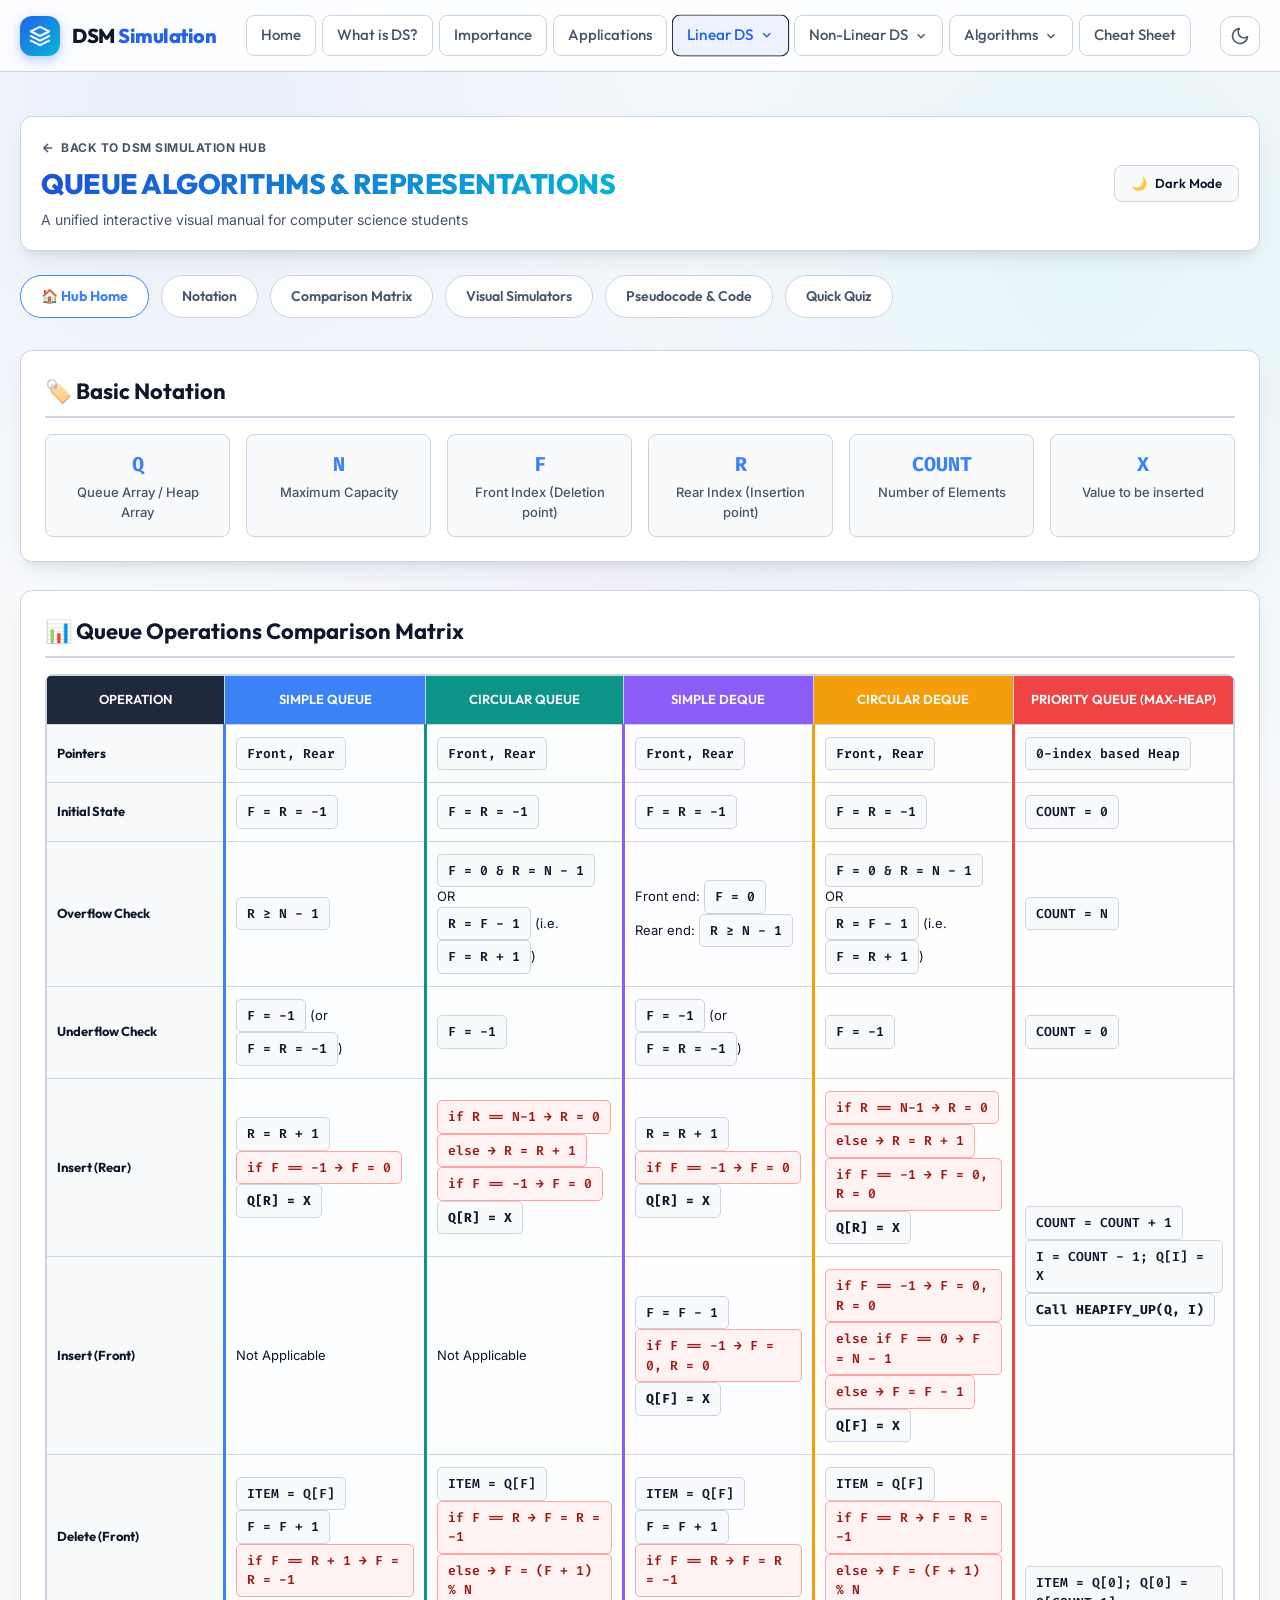
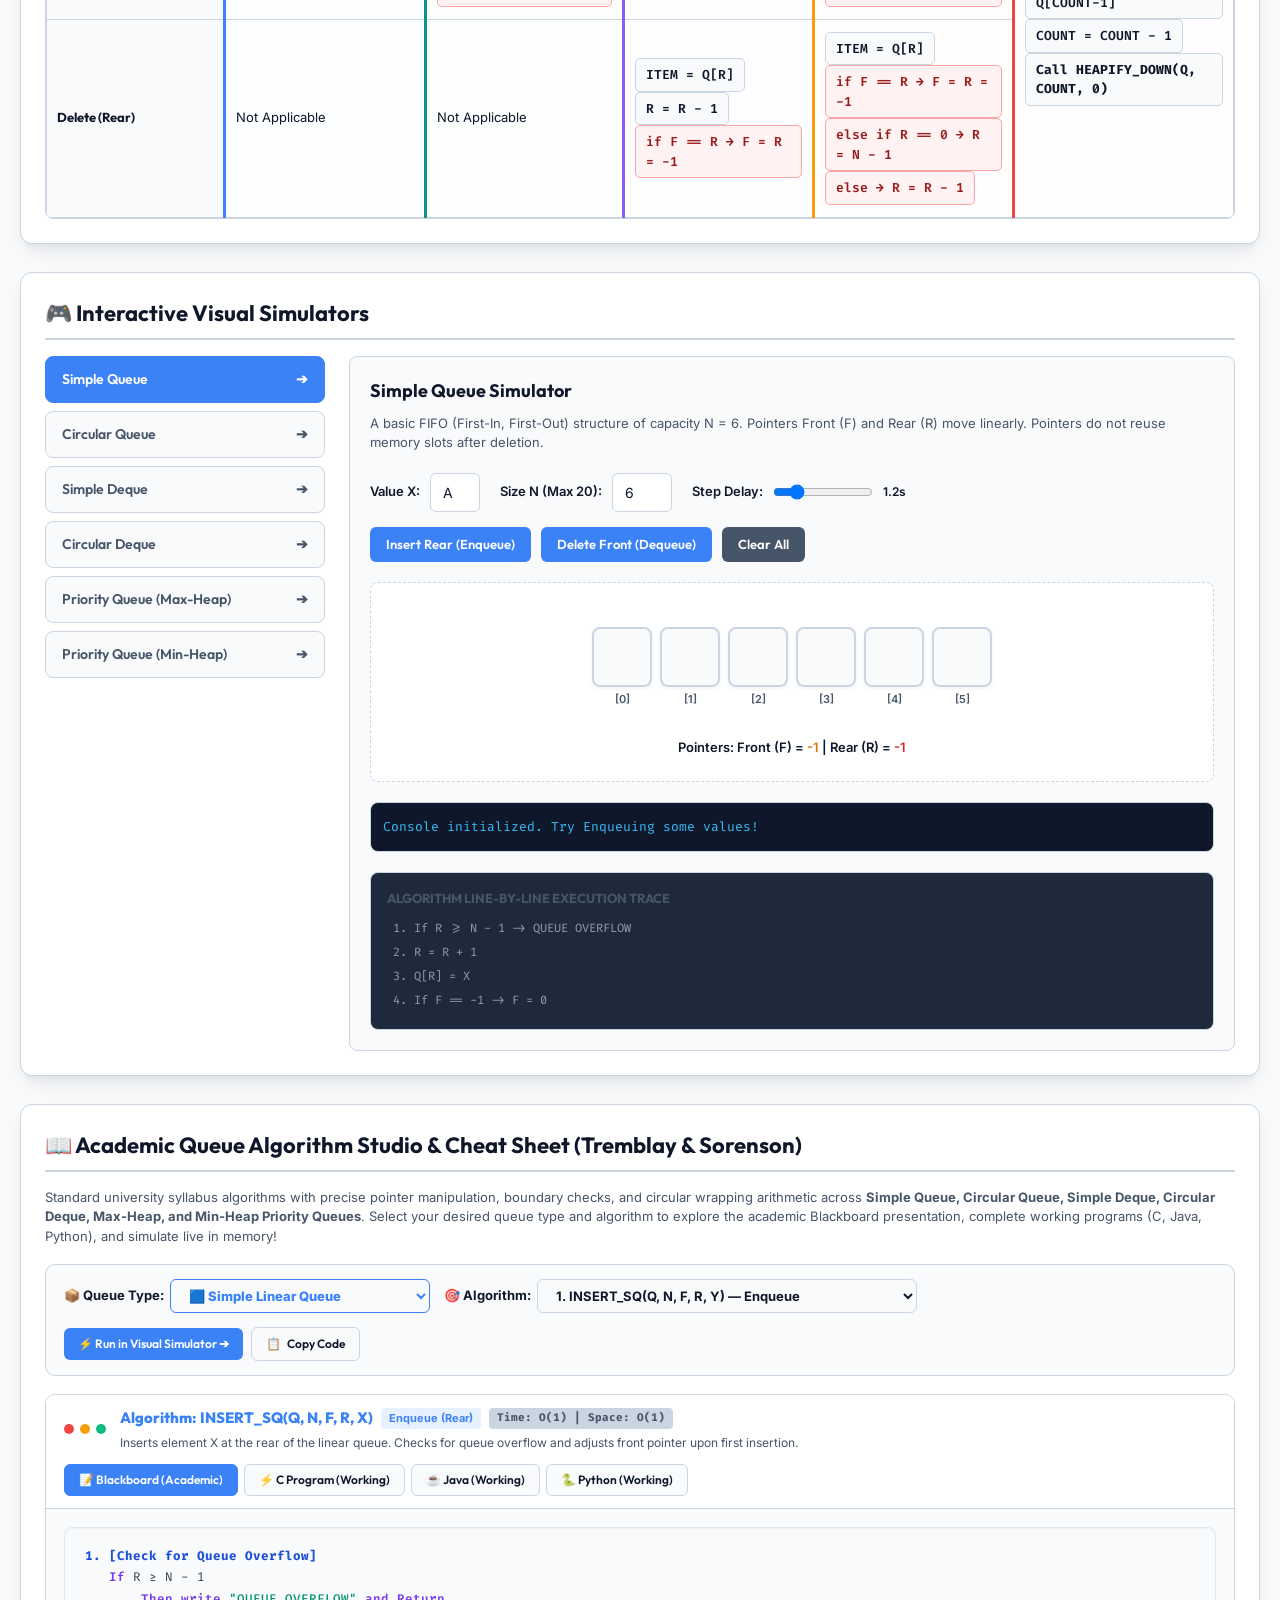
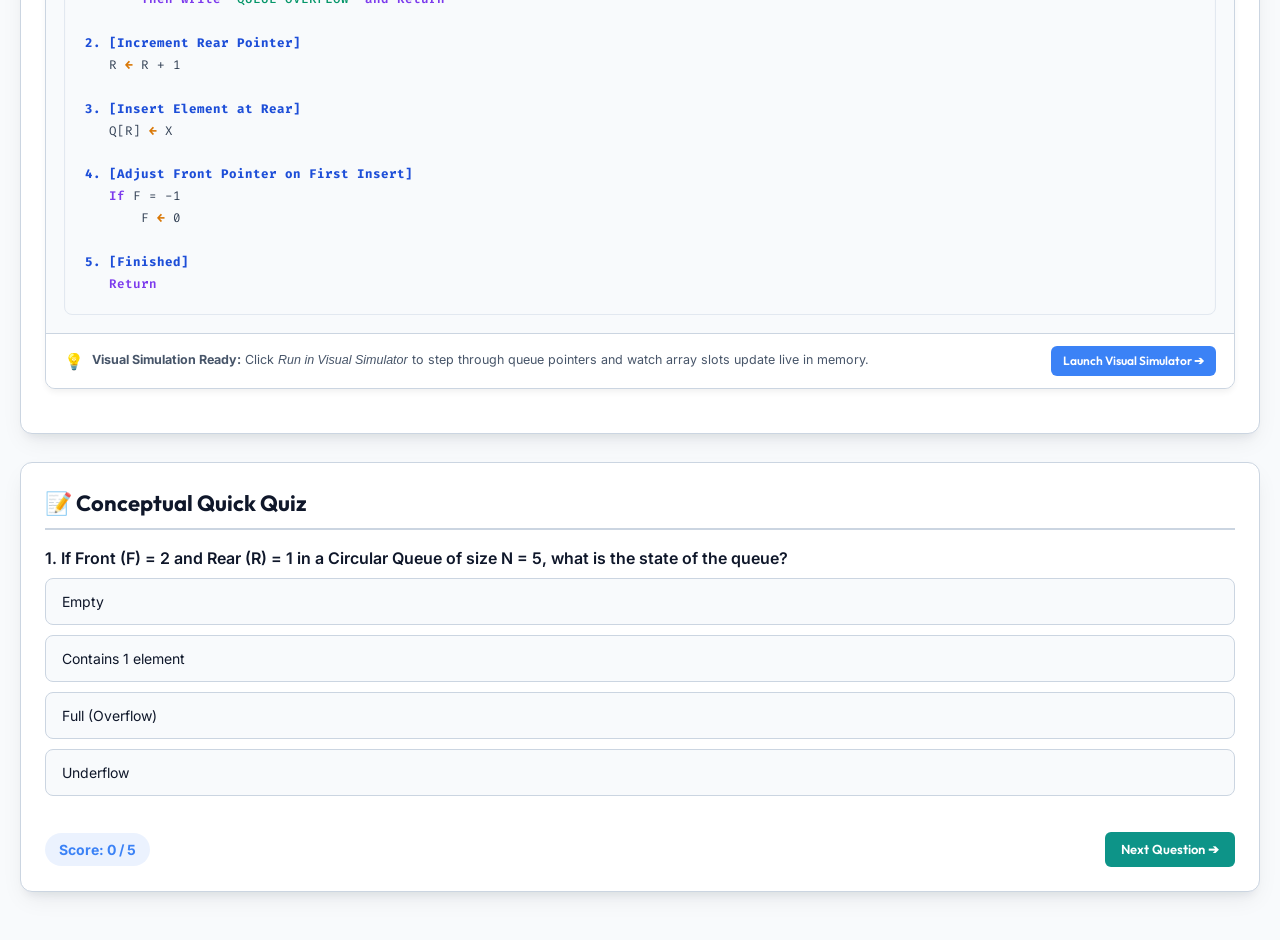
==== commit f9a2553e: "linked list" ====
--- a/queue_cheatsheet.html
+++ b/queue_cheatsheet.html
@@ -28,24 +28,34 @@
             --shadow: 0 10px 25px -5px rgba(15, 23, 42, 0.08), 0 8px 10px -6px rgba(15, 23, 42, 0.08);
             --transition: all 0.3s cubic-bezier(0.4, 0, 0.2, 1);
             
-            /* Accent Colors per Queue Type */
+                        /* Accent Colors per Queue Type */
             --color-simple: #3b82f6; /* Blue */
             --color-circular: #0d9488; /* Teal */
             --color-deque: #8b5cf6; /* Purple */
             --color-c-deque: #f59e0b; /* Amber */
             --color-priority: #ef4444; /* Crimson */
+            --color-priority-min: #10b981; /* Emerald Green */
             
             /* Math/Status Colors */
             --color-overflow: #dc2626;
             --color-underflow: #ea580c;
             --color-success: #16a34a;
+
+            /* Pleasant Eye-Friendly Algorithm & Code Block Colors */
+            --code-bg: #f8fafc;
+            --code-text: #334155;
+            --code-border: #e2e8f0;
+            --code-step: #1d4ed8;
+            --code-kw: #7c3aed;
+            --code-str: #059669;
+            --code-arrow: #d97706;
             
             --font-main: 'Inter', sans-serif;
             --font-head: 'Outfit', sans-serif;
             --font-code: 'Fira Code', monospace;
         }
 
-        [data-theme="dark"] {
+                [data-theme="dark"] {
             /* Dark Theme Variables */
             --bg-primary: #090d16;
             --bg-secondary: #111827;
@@ -54,6 +64,15 @@
             --border-color: #374151;
             --card-bg: #1f2937;
             --shadow: 0 20px 25px -5px rgba(0, 0, 0, 0.5), 0 10px 10px -5px rgba(0, 0, 0, 0.4);
+
+            /* Dark Mode Eye-Friendly Code Block Colors (Serene midnight slate, soft pastel accents) */
+            --code-bg: #0c1424;
+            --code-text: #cbd5e1;
+            --code-border: #1e293b;
+            --code-step: #60a5fa;
+            --code-kw: #c084fc;
+            --code-str: #34d399;
+            --code-arrow: #fbbf24;
         }
 
         * {
@@ -797,6 +816,153 @@
             border-radius: 20px;
             font-weight: 700;
             font-size: 14px;
+        }
+
+        .btn-priority-min { background-color: var(--color-priority-min); }
+
+        /* Algorithm Syntax Highlighting & Line Breaks */
+        .algo-step-head {
+            color: var(--code-step);
+            font-weight: 700;
+        }
+
+        .algo-kw {
+            color: var(--code-kw);
+            font-weight: 600;
+        }
+
+        .algo-str {
+            color: var(--code-str);
+            font-weight: 500;
+        }
+
+        .algo-arrow {
+            color: var(--code-arrow);
+            font-weight: 700;
+        }
+
+        /* Academic Blackboard Studio */
+        .studio-card {
+            background: var(--bg-primary);
+            border: 1px solid var(--border-color);
+            border-radius: 10px;
+            overflow: hidden;
+            box-shadow: 0 4px 6px -1px rgba(0,0,0,0.06);
+            margin-bottom: 20px;
+            transition: var(--transition);
+        }
+
+        .studio-header {
+            background: var(--card-bg);
+            border-bottom: 1px solid var(--border-color);
+            padding: 12px 18px;
+            display: flex;
+            align-items: center;
+            justify-content: space-between;
+            flex-wrap: wrap;
+            gap: 12px;
+        }
+
+        .studio-dots {
+            display: flex;
+            align-items: center;
+            gap: 6px;
+        }
+
+        .studio-dot {
+            width: 10px;
+            height: 10px;
+            border-radius: 50%;
+            display: inline-block;
+        }
+        .studio-dot.red { background: #ef4444; }
+        .studio-dot.yellow { background: #f59e0b; }
+        .studio-dot.green { background: #10b981; }
+
+        .studio-tabs {
+            display: flex;
+            gap: 6px;
+            flex-wrap: wrap;
+        }
+
+        .queue-tab-btn {
+            background: var(--bg-primary);
+            border: 1px solid var(--border-color);
+            padding: 6px 14px;
+            border-radius: 6px;
+            cursor: pointer;
+            font-family: var(--font-head);
+            font-weight: 600;
+            font-size: 12px;
+            color: var(--text-primary);
+            transition: var(--transition);
+            display: inline-flex;
+            align-items: center;
+            gap: 6px;
+        }
+
+        .queue-tab-btn:hover {
+            border-color: var(--color-simple);
+            background: var(--card-bg);
+        }
+
+        .queue-tab-btn.active {
+            background: var(--color-simple);
+            color: #ffffff;
+            border-color: var(--color-simple);
+        }
+
+        .studio-body {
+            padding: 18px;
+        }
+
+        .studio-code-box {
+            background: var(--code-bg);
+            color: var(--code-text);
+            border: 1px solid var(--code-border);
+            border-radius: 8px;
+            padding: 18px 20px;
+            font-family: var(--font-code);
+            font-size: 12.5px;
+            line-height: 1.75;
+            min-height: 320px;
+            overflow-x: auto;
+            white-space: pre-wrap;
+            word-break: break-word;
+            box-shadow: inset 0 1px 2px rgba(0, 0, 0, 0.04);
+            transition: var(--transition);
+        }
+
+        .studio-footer {
+            background: var(--card-bg);
+            border-top: 1px solid var(--border-color);
+            padding: 12px 18px;
+            display: flex;
+            align-items: center;
+            justify-content: space-between;
+            flex-wrap: wrap;
+            gap: 10px;
+            font-size: 12.5px;
+        }
+
+        /* Studio Custom Select Dropdown Styling */
+        .studio-select {
+            padding: 7px 14px;
+            border: 1.5px solid var(--border-color);
+            border-radius: 6px;
+            font-family: var(--font-main);
+            font-size: 13px;
+            background: var(--bg-primary);
+            color: var(--text-primary);
+            outline: none;
+            cursor: pointer;
+            transition: var(--transition);
+            width: auto;
+            max-width: 100%;
+        }
+
+        .studio-select:focus {
+            box-shadow: 0 0 0 2px rgba(59, 130, 246, 0.2);
         }
     </style>
 </head>
@@ -845,18 +1011,15 @@
                     <div class="nav-dropdown">
                         <a href="stack_cheatsheet.html" class="dropdown-link">
                             <svg width="18" height="18" viewBox="0 0 24 24" fill="none" stroke="currentColor" stroke-width="2"><path d="M4 19h16M4 15h16M4 11h16M4 7h16"/></svg>
-                            Stack Suite (LIFO)
-                            <span class="dropdown-badge live">Live Simulator ⚡</span>
+                            Stack (LIFO)
                         </a>
                         <a href="queue_cheatsheet.html" class="dropdown-link" style="color:var(--accent-blue); font-weight:700;">
                             <svg width="18" height="18" viewBox="0 0 24 24" fill="none" stroke="currentColor" stroke-width="2"><rect x="3" y="5" width="18" height="14" rx="2"/><polyline points="3 10 12 10 12 14"/></svg>
-                            Queue Suite (FIFO)
-                            <span class="dropdown-badge live">Current Page</span>
+                            Queue (FIFO)
                         </a>
-                        <a href="index.html#linkedlist" class="dropdown-link">
+                        <a href="linkedlist_cheatsheet.html" class="dropdown-link">
                             <svg width="18" height="18" viewBox="0 0 24 24" fill="none" stroke="currentColor" stroke-width="2"><circle cx="6" cy="12" r="3"/><circle cx="18" cy="12" r="3"/><line x1="9" y1="12" x2="15" y2="12"/></svg>
                             Linked List
-                            <span class="dropdown-badge">Train</span>
                         </a>
                     </div>
                 </li>
@@ -873,12 +1036,12 @@
                         <a href="index.html#tree" class="dropdown-link">
                             <svg width="18" height="18" viewBox="0 0 24 24" fill="none" stroke="currentColor" stroke-width="2"><path d="M12 2v6m-6 6l6-6 6 6m-9 6l3-6 3 6"/><circle cx="12" cy="2" r="1"/></svg>
                             Tree & BST
-                            <span class="dropdown-badge">Family Tree</span>
+                           
                         </a>
                         <a href="index.html#graph" class="dropdown-link">
                             <svg width="18" height="18" viewBox="0 0 24 24" fill="none" stroke="currentColor" stroke-width="2"><circle cx="6" cy="6" r="3"/><circle cx="18" cy="6" r="3"/><circle cx="12" cy="18" r="3"/><line x1="8.5" y1="7.5" x2="15.5" y2="7.5"/><line x1="7.5" y1="8.5" x2="10.5" y2="15.5"/><line x1="16.5" y1="8.5" x2="13.5" y2="15.5"/></svg>
                             Graph Networks
-                            <span class="dropdown-badge">Road Map</span>
+                          
                         </a>
                     </div>
                 </li>
@@ -895,12 +1058,12 @@
                         <a href="index.html#searching" class="dropdown-link">
                             <svg width="18" height="18" viewBox="0 0 24 24" fill="none" stroke="currentColor" stroke-width="2"><circle cx="11" cy="11" r="8"/><line x1="21" y1="21" x2="16.65" y2="16.65"/></svg>
                             Searching (Find Items)
-                            <span class="dropdown-badge">Search</span>
+                        
                         </a>
                         <a href="index.html#sorting" class="dropdown-link">
                             <svg width="18" height="18" viewBox="0 0 24 24" fill="none" stroke="currentColor" stroke-width="2"><path d="M3 6h18M6 12h12M10 18h4"/></svg>
                             Sorting (Order Items)
-                            <span class="dropdown-badge">Sort</span>
+                           
                         </a>
                     </div>
                 </li>
@@ -973,7 +1136,7 @@
             <div class="mobile-nav-section-title">Linear Structures</div>
             <a href="stack_cheatsheet.html" class="mobile-nav-link" style="color: var(--accent-blue); font-weight:700;">Stack Simulator (Live ⚡)</a>
             <a href="queue_cheatsheet.html" class="mobile-nav-link" style="color: var(--accent-emerald); font-weight:700;">Queue Simulator (Current Page ⚡)</a>
-            <a href="index.html#linkedlist" class="mobile-nav-link">Linked List (Train Cars)</a>
+            <a href="linkedlist_cheatsheet.html" class="mobile-nav-link" style="color: var(--accent-purple, #a855f7); font-weight:700;">Linked List Simulator (Live ⚡)</a>
 
             <div class="mobile-nav-section-title">Non-Linear Structures</div>
             <a href="index.html#tree" class="mobile-nav-link">Tree (Family Tree)</a>
@@ -1264,32 +1427,116 @@
         </div>
     </div>
 
-    <!-- CODE & DETAILS SECTION -->
+    <!-- ====================================================================
+         SECTION 4: ACADEMIC ALGORITHM CHEATSHEET & STUDIO (Tremblay & Sorenson)
+         ==================================================================== -->
     <div id="section-code" class="section-card">
-        <h2>💻 Core Code Implementations</h2>
-        
-        <!-- Queue Type Selector Dropdown -->
-        <div style="margin-bottom: 18px; display: flex; align-items: center; gap: 10px; flex-wrap: wrap;">
-            <label for="code-queue-select" style="font-family: var(--font-head); font-weight: 700; font-size: 15px; color: var(--text-primary);">Select Queue Type:</label>
-            <select id="code-queue-select" class="input-elem" style="width: 250px; background: var(--bg-primary); font-weight: 600;" onchange="updateDisplayedCode()">
-                <option value="simple">Simple Queue</option>
-                <option value="circular" selected>Circular Queue</option>
-                <option value="deque">Simple Deque</option>
-                <option value="c-deque">Circular Deque</option>
-                <option value="priority-max">Priority Queue (Max-Heap)</option>
-                <option value="priority-min">Priority Queue (Min-Heap)</option>
-            </select>
+        <h2>📖 Academic Queue Algorithm Studio & Cheat Sheet (Tremblay & Sorenson)</h2>
+        <p style="color: var(--text-secondary); font-size: 13px; margin-bottom: 18px;">
+            Standard university syllabus algorithms with precise pointer manipulation, boundary checks, and circular wrapping arithmetic across <strong>Simple Queue, Circular Queue, Simple Deque, Circular Deque, Max-Heap, and Min-Heap Priority Queues</strong>. Select your desired queue type and algorithm to explore the academic Blackboard presentation, complete working programs (C, Java, Python), and simulate live in memory!
+        </p>
+
+        <!-- Queue Type & Algorithm Dropdowns & Action Toolbar -->
+        <div style="background: var(--bg-primary); border: 1px solid var(--border-color); border-radius: 10px; padding: 14px 18px; margin-bottom: 18px; display: flex; align-items: center; justify-content: space-between; flex-wrap: wrap; gap: 14px;">
+            <div style="display: flex; align-items: center; gap: 14px; flex-wrap: wrap;">
+                <!-- Type Dropdown -->
+                <div style="display: flex; align-items: center; gap: 6px;">
+                    <label for="queue-studio-type-select" style="font-size: 13px; font-weight: 700; color: var(--text-primary); display: flex; align-items: center; gap: 4px;">
+                        <span>📦 Queue Type:</span>
+                    </label>
+                    <select id="queue-studio-type-select" class="studio-select" style="min-width: 260px; font-weight: 800; border: 1.5px solid var(--color-simple); color: var(--color-simple);" onchange="onQueueTypeChange()">
+                        <option value="simple">🟦 Simple Linear Queue</option>
+                        <option value="circular">🟩 Circular Queue</option>
+                        <option value="deque">🟪 Simple Deque (Double Ended)</option>
+                        <option value="c-deque">🟧 Circular Deque</option>
+                        <option value="priority">🔴 Priority Queue (Max-Heap)</option>
+                        <option value="priority-min">🟢 Priority Queue (Min-Heap)</option>
+                    </select>
+                </div>
+
+                <!-- Algorithm Dropdown -->
+                <div style="display: flex; align-items: center; gap: 6px;">
+                    <label for="queue-algo-select" style="font-size: 13px; font-weight: 700; color: var(--text-primary); display: flex; align-items: center; gap: 4px;">
+                        <span>🎯 Algorithm:</span>
+                    </label>
+                    <select id="queue-algo-select" class="studio-select" style="min-width: 380px; font-weight: 700;" onchange="onQueueAlgoChange()">
+                        <!-- Dynamically populated -->
+                    </select>
+                </div>
+            </div>
+
+            <!-- Action Buttons -->
+            <div style="display: flex; align-items: center; gap: 8px; flex-wrap: wrap;">
+                <button class="btn-action btn-simple" id="btn-run-sim-from-algo" onclick="runQueueAlgoInSim()" style="padding: 7px 14px; font-size: 12px; display: inline-flex; align-items: center; gap: 6px;">
+                    <span>⚡ Run in Visual Simulator ➔</span>
+                </button>
+                <button class="btn-action" id="btn-copy-algo-code" onclick="copyQueueStudioCode()" style="padding: 7px 14px; font-size: 12px; background: var(--bg-primary); border: 1px solid var(--border-color); color: var(--text-primary); display: inline-flex; align-items: center; gap: 6px;">
+                    <span id="copy-btn-icon">📋</span> <span id="copy-btn-text">Copy Code</span>
+                </button>
+            </div>
         </div>
 
-        <div class="code-tabs">
-            <div class="tab-headers">
-                <button class="tab-btn active" onclick="switchLanguageTab(event, 'blackboard')">Blackboard Syntax</button>
-                <button class="tab-btn" onclick="switchLanguageTab(event, 'java')">Java Implementation</button>
-                <button class="tab-btn" onclick="switchLanguageTab(event, 'python')">Python Implementation</button>
+        <!-- Academic Blackboard & Working Program Studio -->
+        <div id="queue-algo-studio" class="studio-card">
+            <!-- Studio Header: Traffic Lights, Title, Badges, Tabs -->
+            <div class="studio-header">
+                <div style="display: flex; align-items: center; gap: 14px; flex-wrap: wrap;">
+                    <div class="studio-dots">
+                        <span class="studio-dot red"></span>
+                        <span class="studio-dot yellow"></span>
+                        <span class="studio-dot green"></span>
+                    </div>
+                    <div>
+                        <div style="display: flex; align-items: center; gap: 8px; flex-wrap: wrap;">
+                            <h3 id="studio-algo-title" style="font-family: var(--font-head); font-weight: 800; font-size: 15px; color: var(--color-simple); margin: 0;">
+                                Algorithm: INSERT_SQ(Q, N, F, R, Y)
+                            </h3>
+                            <span id="studio-algo-badge" style="font-size: 11px; font-weight: 700; padding: 2px 8px; border-radius: 4px; background: rgba(59, 130, 246, 0.12); color: var(--color-simple);">
+                                Enqueue
+                            </span>
+                            <span id="studio-algo-complexity" style="font-size: 11px; font-weight: 700; padding: 2px 8px; border-radius: 4px; background: var(--border-color); color: var(--text-secondary); font-family: var(--font-code);">
+                                Time: O(1) | Space: O(1)
+                            </span>
+                        </div>
+                        <p id="studio-algo-desc" style="font-size: 12px; color: var(--text-secondary); margin: 4px 0 0 0;">
+                            Inserts an element Y at the rear of a simple linear queue.
+                        </p>
+                    </div>
+                </div>
+
+                <!-- Studio Language Tabs -->
+                <div class="studio-tabs">
+                    <button class="queue-tab-btn active" data-tab="blackboard" onclick="switchQueueStudioTab('blackboard')">
+                        <span>📝 Blackboard (Academic)</span>
+                    </button>
+                    <button class="queue-tab-btn" data-tab="c" onclick="switchQueueStudioTab('c')">
+                        <span>⚡ C Program (Working)</span>
+                    </button>
+                    <button class="queue-tab-btn" data-tab="java" onclick="switchQueueStudioTab('java')">
+                        <span>☕ Java (Working)</span>
+                    </button>
+                    <button class="queue-tab-btn" data-tab="python" onclick="switchQueueStudioTab('python')">
+                        <span>🐍 Python (Working)</span>
+                    </button>
+                </div>
             </div>
-            
-            <div class="code-display">
-                <pre class="code-block" id="display-code-block" style="white-space: pre-wrap; max-height: 500px; overflow-y: auto;">Loading code snippet...</pre>
+
+            <!-- Studio Body: Blackboard / Working Code Display Box -->
+            <div class="studio-body">
+                <div class="studio-code-box" id="queue-studio-code">
+                    <!-- Dynamic code/blackboard inserted by JS -->
+                </div>
+            </div>
+
+            <!-- Studio Footer: Interactive Simulator Launcher Prompt -->
+            <div class="studio-footer">
+                <div style="display: flex; align-items: center; gap: 8px; color: var(--text-secondary);">
+                    <span style="font-size: 16px;">💡</span>
+                    <span><strong>Visual Simulation Ready:</strong> Click <em>Run in Visual Simulator</em> to step through queue pointers and watch array slots update live in memory.</span>
+                </div>
+                <button class="btn-action btn-simple" onclick="runQueueAlgoInSim()" style="padding: 6px 12px; font-size: 12px; white-space: nowrap;">
+                    Launch Visual Simulator ➔
+                </button>
             </div>
         </div>
     </div>
@@ -1362,918 +1609,286 @@
         renderSimulator();
     }
 
-    const codeRepository = {
-        simple: {
-            blackboard: `// --- SIMPLE QUEUE INSERT (ENQUEUE) ---
-Algorithm: INSERT_SQ(Q, N, F, R, X)
-1. [Check Overflow]
-   If R >= N - 1
-       Write "QUEUE OVERFLOW" and Return
-2. [Increment Rear]
-   R <- R + 1
-3. [Insert Element]
-   Q[R] <- X
-4. [Adjust Front Pointer on first insert]
-   If F = -1
-       F <- 0
-5. Return
-
-// --- SIMPLE QUEUE DELETE (DEQUEUE) ---
-Algorithm: DELETE_SQ(Q, F, R)
-1. [Check Underflow]
-   If F = -1
-       Write "QUEUE UNDERFLOW" and Return
-2. [Retrieve Item]
-   ITEM <- Q[F]
-3. [Check if Queue has only one element]
-   If F = R
-       F <- -1
-       R <- -1
-   Else
-       F <- F + 1
-4. Return ITEM`,
-            java: `public class SimpleQueue {
-    private int[] q;
-    private int front, rear, size;
-
-    public SimpleQueue(int limit) {
-        size = limit;
-        q = new int[size];
-        front = -1;
-        rear = -1;
+    const queueStudioAlgoData = {
+    "simple": {
+        "insert_sq": {
+            "title": "Algorithm: INSERT_SQ(Q, N, F, R, X)",
+            "badge": "Enqueue (Rear)",
+            "complexity": "Time: O(1) | Space: O(1)",
+            "desc": "Inserts element X at the rear of the linear queue. Checks for queue overflow and adjusts front pointer upon first insertion.",
+            "simOp": "insert_rear",
+            "blackboardHtml": "<span class=\"algo-step-head\">1. [Check for Queue Overflow]</span>\n   <span class=\"algo-kw\">If</span> R &ge; N - 1\n       <span class=\"algo-kw\">Then write</span> <span class=\"algo-str\">\"QUEUE OVERFLOW\"</span> <span class=\"algo-kw\">and Return</span>\n\n<span class=\"algo-step-head\">2. [Increment Rear Pointer]</span>\n   R <span class=\"algo-arrow\">&larr;</span> R + 1\n\n<span class=\"algo-step-head\">3. [Insert Element at Rear]</span>\n   Q[R] <span class=\"algo-arrow\">&larr;</span> X\n\n<span class=\"algo-step-head\">4. [Adjust Front Pointer on First Insert]</span>\n   <span class=\"algo-kw\">If</span> F = -1\n       F <span class=\"algo-arrow\">&larr;</span> 0\n\n<span class=\"algo-step-head\">5. [Finished]</span>\n   <span class=\"algo-kw\">Return</span>",
+            "blackboardText": "Algorithm: INSERT_SQ(Q, N, F, R, X)\n\n1. [Check for Queue Overflow]\n   If R >= N - 1\n       Then write \"QUEUE OVERFLOW\" and Return\n\n2. [Increment Rear Pointer]\n   R <- R + 1\n\n3. [Insert Element at Rear]\n   Q[R] <- X\n\n4. [Adjust Front Pointer on First Insert]\n   If F = -1\n       F <- 0\n\n5. [Finished]\n   Return",
+            "c": "#include <stdio.h>\n#define N 6\n\nint Q[N];\nint F = -1, R = -1;\n\n// Algorithm: INSERT_SQ(Q, N, F, R, X)\nint insertSQ(int x) {\n    // 1. [Check Overflow]\n    if (R >= N - 1) {\n        printf(\"QUEUE OVERFLOW! Cannot insert %d\\n\", x);\n        return 0;\n    }\n    // 2. [Increment Rear]\n    R = R + 1;\n    // 3. [Insert Element]\n    Q[R] = x;\n    // 4. [Adjust Front on First Insert]\n    if (F == -1) {\n        F = 0;\n    }\n    printf(\"Inserted %d at index %d (F=%d, R=%d)\\n\", x, R, F, R);\n    return 1;\n}\n\nvoid printQueue() {\n    if (F == -1 || F > R) {\n        printf(\"Queue is EMPTY\\n\");\n        return;\n    }\n    printf(\"Queue [Front to Rear]: \");\n    for (int i = F; i <= R; i++) {\n        printf(\"[%d] \", Q[i]);\n    }\n    printf(\"\\n\");\n}\n\nint main() {\n    printf(\"--- Simple Queue: INSERT_SQ ---\\n\");\n    insertSQ(10);\n    insertSQ(20);\n    insertSQ(30);\n    printQueue(); // [10] [20] [30]\n    return 0;\n}",
+            "java": "public class SimpleQueueInsert {\n    private static final int N = 6;\n    private static int[] Q = new int[N];\n    private static int F = -1, R = -1;\n\n    // Algorithm: INSERT_SQ(Q, N, F, R, X)\n    public static boolean insertSQ(int x) {\n        if (R >= N - 1) {\n            System.out.println(\"QUEUE OVERFLOW! Cannot insert \" + x);\n            return false;\n        }\n        R = R + 1;\n        Q[R] = x;\n        if (F == -1) {\n            F = 0;\n        }\n        System.out.println(\"Inserted \" + x + \" at index \" + R + \" (F=\" + F + \", R=\" + R + \")\");\n        return true;\n    }\n\n    public static void printQueue() {\n        if (F == -1 || F > R) {\n            System.out.println(\"Queue is EMPTY\");\n            return;\n        }\n        System.out.print(\"Queue [Front to Rear]: \");\n        for (int i = F; i <= R; i++) {\n            System.out.print(\"[\" + Q[i] + \"] \");\n        }\n        System.out.println();\n    }\n\n    public static void main(String[] args) {\n        System.out.println(\"--- Simple Queue: INSERT_SQ ---\");\n        insertSQ(10);\n        insertSQ(20);\n        insertSQ(30);\n        printQueue(); // [10] [20] [30]\n    }\n}",
+            "python": "class SimpleQueue:\n    def __init__(self, n=6):\n        self.n = n\n        self.q = [None] * n\n        self.f = -1\n        self.r = -1\n\n    # Algorithm: INSERT_SQ(Q, N, F, R, X)\n    def insert_sq(self, x):\n        if self.r >= self.n - 1:\n            print(f\"QUEUE OVERFLOW! Cannot insert {x}\")\n            return False\n        self.r += 1\n        self.q[self.r] = x\n        if self.f == -1:\n            self.f = 0\n        print(f\"Inserted {x} at index {self.r} (F={self.f}, R={self.r})\")\n        return True\n\n    def display(self):\n        if self.f == -1 or self.f > self.r:\n            print(\"Queue is EMPTY\")\n            return\n        items = [f\"[{self.q[i]}]\" for i in range(self.f, self.r + 1)]\n        print(\"Queue [Front to Rear]:\", \" \".join(items))\n\nsq = SimpleQueue(6)\nsq.insert_sq(10)\nsq.insert_sq(20)\nsq.insert_sq(30)\nsq.display() # [10] [20] [30]"
+        },
+        "delete_sq": {
+            "title": "Algorithm: DELETE_SQ(Q, F, R)",
+            "badge": "Dequeue (Front)",
+            "complexity": "Time: O(1) | Space: O(1)",
+            "desc": "Deletes and returns the element at the front of the queue. Detects underflow and resets pointers to -1 when the last item is removed.",
+            "simOp": "delete_front",
+            "blackboardHtml": "<span class=\"algo-step-head\">1. [Check for Queue Underflow]</span>\n   <span class=\"algo-kw\">If</span> F = -1\n       <span class=\"algo-kw\">Then write</span> <span class=\"algo-str\">\"QUEUE UNDERFLOW\"</span> <span class=\"algo-kw\">and Return</span>(0)\n\n<span class=\"algo-step-head\">2. [Retrieve Item from Front]</span>\n   ITEM <span class=\"algo-arrow\">&larr;</span> Q[F]\n\n<span class=\"algo-step-head\">3. [Check if Queue has only one element]</span>\n   <span class=\"algo-kw\">If</span> F = R\n       F <span class=\"algo-arrow\">&larr;</span> -1\n       R <span class=\"algo-arrow\">&larr;</span> -1\n   <span class=\"algo-kw\">Else</span>\n       F <span class=\"algo-arrow\">&larr;</span> F + 1\n\n<span class=\"algo-step-head\">4. [Return Deleted Item]</span>\n   <span class=\"algo-kw\">Return</span>(ITEM)",
+            "blackboardText": "Algorithm: DELETE_SQ(Q, F, R)\n\n1. [Check for Queue Underflow]\n   If F = -1\n       Then write \"QUEUE UNDERFLOW\" and Return(0)\n\n2. [Retrieve Item from Front]\n   ITEM <- Q[F]\n\n3. [Check if Queue has only one element]\n   If F = R\n       F <- -1\n       R <- -1\n   Else\n       F <- F + 1\n\n4. [Return Deleted Item]\n   Return(ITEM)",
+            "c": "#include <stdio.h>\n#define N 6\n\nint Q[N] = {10, 20, 30};\nint F = 0, R = 2;\n\n// Algorithm: DELETE_SQ(Q, F, R)\nint deleteSQ() {\n    // 1. [Check Underflow]\n    if (F == -1) {\n        printf(\"QUEUE UNDERFLOW! No elements to delete.\\n\");\n        return -1;\n    }\n    // 2. [Retrieve Item]\n    int item = Q[F];\n\n    // 3. [Reset or Increment]\n    if (F == R) {\n        F = -1;\n        R = -1;\n    } else {\n        F = F + 1;\n    }\n    printf(\"Deleted item: %d (F=%d, R=%d)\\n\", item, F, R);\n    return item;\n}\n\nint main() {\n    printf(\"--- Simple Queue: DELETE_SQ ---\\n\");\n    deleteSQ(); // 10\n    deleteSQ(); // 20\n    deleteSQ(); // 30\n    deleteSQ(); // Underflow\n    return 0;\n}",
+            "java": "public class SimpleQueueDelete {\n    private static int[] Q = {10, 20, 30};\n    private static int F = 0, R = 2;\n\n    // Algorithm: DELETE_SQ(Q, F, R)\n    public static int deleteSQ() {\n        if (F == -1) {\n            System.out.println(\"QUEUE UNDERFLOW! No elements to delete.\");\n            return -1;\n        }\n        int item = Q[F];\n        if (F == R) {\n            F = -1;\n            R = -1;\n        } else {\n            F = F + 1;\n        }\n        System.out.println(\"Deleted item: \" + item + \" (F=\" + F + \", R=\" + R + \")\");\n        return item;\n    }\n\n    public static void main(String[] args) {\n        System.out.println(\"--- Simple Queue: DELETE_SQ ---\");\n        deleteSQ(); // 10\n        deleteSQ(); // 20\n        deleteSQ(); // 30\n        deleteSQ(); // Underflow\n    }\n}",
+            "python": "class SimpleQueue:\n    def __init__(self, items=[10, 20, 30]):\n        self.q = items\n        self.f = 0\n        self.r = len(items) - 1\n\n    # Algorithm: DELETE_SQ(Q, F, R)\n    def delete_sq(self):\n        if self.f == -1:\n            print(\"QUEUE UNDERFLOW! No elements to delete.\")\n            return None\n        item = self.q[self.f]\n        if self.f == self.r:\n            self.f = -1\n            self.r = -1\n        else:\n            self.f += 1\n        print(f\"Deleted item: {item} (F={self.f}, R={self.r})\")\n        return item\n\nsq = SimpleQueue()\nsq.delete_sq() # 10\nsq.delete_sq() # 20\nsq.delete_sq() # 30\nsq.delete_sq() # Underflow"
+        },
+        "display_sq": {
+            "title": "Algorithm: DISPLAY_SQ(Q, F, R)",
+            "badge": "Traversal",
+            "complexity": "Time: O(n) | Space: O(1)",
+            "desc": "Traverses and displays all valid elements from Front to Rear index in linear order.",
+            "simOp": "insert_rear",
+            "blackboardHtml": "<span class=\"algo-step-head\">1. [Check if Queue is Empty]</span>\n   <span class=\"algo-kw\">If</span> F = -1\n       <span class=\"algo-kw\">Then write</span> <span class=\"algo-str\">\"QUEUE EMPTY\"</span> <span class=\"algo-kw\">and Return</span>\n\n<span class=\"algo-step-head\">2. [Iterate from Front to Rear]</span>\n   <span class=\"algo-kw\">Repeat for</span> I <span class=\"algo-arrow\">&larr;</span> F <span class=\"algo-kw\">to</span> R\n       <span class=\"algo-kw\">Write</span> Q[I]\n\n<span class=\"algo-step-head\">3. [Finished]</span>\n   <span class=\"algo-kw\">Return</span>",
+            "blackboardText": "Algorithm: DISPLAY_SQ(Q, F, R)\n\n1. [Check if Queue is Empty]\n   If F = -1\n       Then write \"QUEUE EMPTY\" and Return\n\n2. [Iterate from Front to Rear]\n   Repeat for I <- F to R\n       Write Q[I]\n\n3. [Finished]\n   Return",
+            "c": "#include <stdio.h>\n\nvoid displaySQ(int Q[], int F, int R) {\n    if (F == -1) {\n        printf(\"QUEUE EMPTY\\n\");\n        return;\n    }\n    printf(\"Queue elements: \");\n    for (int i = F; i <= R; i++) {\n        printf(\"[%d] \", Q[i]);\n    }\n    printf(\"\\n\");\n}\n\nint main() {\n    int Q[6] = {5, 15, 25, 35};\n    int F = 0, R = 3;\n    displaySQ(Q, F, R);\n    return 0;\n}",
+            "java": "public class SimpleQueueDisplay {\n    public static void displaySQ(int[] Q, int F, int R) {\n        if (F == -1) {\n            System.out.println(\"QUEUE EMPTY\");\n            return;\n        }\n        System.out.print(\"Queue elements: \");\n        for (int i = F; i <= R; i++) {\n            System.out.print(\"[\" + Q[i] + \"] \");\n        }\n        System.out.println();\n    }\n\n    public static void main(String[] args) {\n        int[] Q = {5, 15, 25, 35};\n        displaySQ(Q, 0, 3);\n    }\n}",
+            "python": "def display_sq(q, f, r):\n    if f == -1:\n        print(\"QUEUE EMPTY\")\n        return\n    print(\"Queue elements:\", \" \".join(f\"[{q[i]}]\" for i in range(f, r + 1)))\n\ndisplay_sq([5, 15, 25, 35], 0, 3)"
+        }
+    },
+    "circular": {
+        "insert_cq": {
+            "title": "Algorithm: INSERT_CQ(Q, N, F, R, X)",
+            "badge": "Circular Enqueue",
+            "complexity": "Time: O(1) | Space: O(1)",
+            "desc": "Inserts element X into circular array. Wraps rear pointer from N-1 back to 0, preventing linear memory drift.",
+            "simOp": "insert_rear",
+            "blackboardHtml": "<span class=\"algo-step-head\">1. [Check for Circular Queue Overflow]</span>\n   <span class=\"algo-kw\">If</span> (F = 0 <span class=\"algo-kw\">and</span> R = N - 1) <span class=\"algo-kw\">or</span> (R = F - 1)\n       <span class=\"algo-kw\">Then write</span> <span class=\"algo-str\">\"CIRCULAR QUEUE OVERFLOW\"</span> <span class=\"algo-kw\">and Return</span>\n\n<span class=\"algo-step-head\">2. [Calculate New Rear Pointer]</span>\n   <span class=\"algo-kw\">If</span> R = N - 1\n       R <span class=\"algo-arrow\">&larr;</span> 0\n   <span class=\"algo-kw\">Else If</span> F = -1\n       F <span class=\"algo-arrow\">&larr;</span> 0\n       R <span class=\"algo-arrow\">&larr;</span> 0\n   <span class=\"algo-kw\">Else</span>\n       R <span class=\"algo-arrow\">&larr;</span> R + 1\n\n<span class=\"algo-step-head\">3. [Insert Element]</span>\n   Q[R] <span class=\"algo-arrow\">&larr;</span> X\n\n<span class=\"algo-step-head\">4. [Finished]</span>\n   <span class=\"algo-kw\">Return</span>",
+            "blackboardText": "Algorithm: INSERT_CQ(Q, N, F, R, X)\n\n1. [Check for Circular Queue Overflow]\n   If (F = 0 and R = N - 1) or (R = F - 1)\n       Then write \"CIRCULAR QUEUE OVERFLOW\" and Return\n\n2. [Calculate New Rear Pointer]\n   If R = N - 1\n       R <- 0\n   Else If F = -1\n       F <- 0\n       R <- 0\n   Else\n       R <- R + 1\n\n3. [Insert Element]\n   Q[R] <- X\n\n4. [Finished]\n   Return",
+            "c": "#include <stdio.h>\n#define N 6\n\nint Q[N];\nint F = -1, R = -1;\n\n// Algorithm: INSERT_CQ(Q, N, F, R, X)\nint insertCQ(int x) {\n    if ((F == 0 && R == N - 1) || (R == F - 1)) {\n        printf(\"CIRCULAR QUEUE OVERFLOW! Cannot insert %d\\n\", x);\n        return 0;\n    }\n    if (R == N - 1) {\n        R = 0;\n    } else if (F == -1) {\n        F = 0;\n        R = 0;\n    } else {\n        R = R + 1;\n    }\n    Q[R] = x;\n    printf(\"Inserted %d at index %d (F=%d, R=%d)\\n\", x, R, F, R);\n    return 1;\n}\n\nint main() {\n    printf(\"--- Circular Queue: INSERT_CQ ---\\n\");\n    insertCQ(10);\n    insertCQ(20);\n    insertCQ(30);\n    insertCQ(40);\n    return 0;\n}",
+            "java": "public class CircularQueueInsert {\n    private static final int N = 6;\n    private static int[] Q = new int[N];\n    private static int F = -1, R = -1;\n\n    public static boolean insertCQ(int x) {\n        if ((F == 0 && R == N - 1) || (R == F - 1)) {\n            System.out.println(\"CIRCULAR QUEUE OVERFLOW! Cannot insert \" + x);\n            return false;\n        }\n        if (R == N - 1) {\n            R = 0;\n        } else if (F == -1) {\n            F = 0;\n            R = 0;\n        } else {\n            R = R + 1;\n        }\n        Q[R] = x;\n        System.out.println(\"Inserted \" + x + \" at index \" + R + \" (F=\" + F + \", R=\" + R + \")\");\n        return true;\n    }\n\n    public static void main(String[] args) {\n        System.out.println(\"--- Circular Queue: INSERT_CQ ---\");\n        insertCQ(10);\n        insertCQ(20);\n        insertCQ(30);\n    }\n}",
+            "python": "class CircularQueue:\n    def __init__(self, n=6):\n        self.n = n\n        self.q = [None] * n\n        self.f = -1\n        self.r = -1\n\n    def insert_cq(self, x):\n        if (self.f == 0 and self.r == self.n - 1) or (self.r == self.f - 1):\n            print(f\"CIRCULAR QUEUE OVERFLOW! Cannot insert {x}\")\n            return False\n        if self.r == self.n - 1:\n            self.r = 0\n        elif self.f == -1:\n            self.f = 0\n            self.r = 0\n        else:\n            self.r += 1\n        self.q[self.r] = x\n        print(f\"Inserted {x} at index {self.r} (F={self.f}, R={self.r})\")\n        return True\n\ncq = CircularQueue(6)\ncq.insert_cq(10)\ncq.insert_cq(20)\ncq.insert_cq(30)"
+        },
+        "delete_cq": {
+            "title": "Algorithm: DELETE_CQ(Q, N, F, R)",
+            "badge": "Circular Dequeue",
+            "complexity": "Time: O(1) | Space: O(1)",
+            "desc": "Deletes item from front of circular queue and advances front pointer circularly, wrapping to 0 when it hits N-1.",
+            "simOp": "delete_front",
+            "blackboardHtml": "<span class=\"algo-step-head\">1. [Check for Circular Queue Underflow]</span>\n   <span class=\"algo-kw\">If</span> F = -1\n       <span class=\"algo-kw\">Then write</span> <span class=\"algo-str\">\"CIRCULAR QUEUE UNDERFLOW\"</span> <span class=\"algo-kw\">and Return</span>(0)\n\n<span class=\"algo-step-head\">2. [Retrieve Item from Front]</span>\n   ITEM <span class=\"algo-arrow\">&larr;</span> Q[F]\n\n<span class=\"algo-step-head\">3. [Calculate New Front Pointer]</span>\n   <span class=\"algo-kw\">If</span> F = R\n       F <span class=\"algo-arrow\">&larr;</span> -1\n       R <span class=\"algo-arrow\">&larr;</span> -1\n   <span class=\"algo-kw\">Else If</span> F = N - 1\n       F <span class=\"algo-arrow\">&larr;</span> 0\n   <span class=\"algo-kw\">Else</span>\n       F <span class=\"algo-arrow\">&larr;</span> F + 1\n\n<span class=\"algo-step-head\">4. [Return Deleted Item]</span>\n   <span class=\"algo-kw\">Return</span>(ITEM)",
+            "blackboardText": "Algorithm: DELETE_CQ(Q, N, F, R)\n\n1. [Check for Circular Queue Underflow]\n   If F = -1\n       Then write \"CIRCULAR QUEUE UNDERFLOW\" and Return(0)\n\n2. [Retrieve Item from Front]\n   ITEM <- Q[F]\n\n3. [Calculate New Front Pointer]\n   If F = R\n       F <- -1\n       R <- -1\n   Else If F = N - 1\n       F <- 0\n   Else\n       F <- F + 1\n\n4. [Return Deleted Item]\n   Return(ITEM)",
+            "c": "#include <stdio.h>\n#define N 6\n\nint Q[N] = {10, 20, 30};\nint F = 0, R = 2;\n\n// Algorithm: DELETE_CQ(Q, N, F, R)\nint deleteCQ() {\n    if (F == -1) {\n        printf(\"CIRCULAR QUEUE UNDERFLOW!\\n\");\n        return -1;\n    }\n    int item = Q[F];\n    if (F == R) {\n        F = -1;\n        R = -1;\n    } else if (F == N - 1) {\n        F = 0;\n    } else {\n        F = F + 1;\n    }\n    printf(\"Deleted item %d (New F=%d, R=%d)\\n\", item, F, R);\n    return item;\n}\n\nint main() {\n    printf(\"--- Circular Queue: DELETE_CQ ---\\n\");\n    deleteCQ(); // 10\n    deleteCQ(); // 20\n    deleteCQ(); // 30\n    deleteCQ(); // Underflow\n    return 0;\n}",
+            "java": "public class CircularQueueDelete {\n    private static final int N = 6;\n    private static int[] Q = {10, 20, 30};\n    private static int F = 0, R = 2;\n\n    public static int deleteCQ() {\n        if (F == -1) {\n            System.out.println(\"CIRCULAR QUEUE UNDERFLOW!\");\n            return -1;\n        }\n        int item = Q[F];\n        if (F == R) {\n            F = -1;\n            R = -1;\n        } else if (F == N - 1) {\n            F = 0;\n        } else {\n            F = F + 1;\n        }\n        System.out.println(\"Deleted item: \" + item + \" (New F=\" + F + \", R=\" + R + \")\");\n        return item;\n    }\n\n    public static void main(String[] args) {\n        System.out.println(\"--- Circular Queue: DELETE_CQ ---\");\n        deleteCQ();\n        deleteCQ();\n    }\n}",
+            "python": "class CircularQueue:\n    def __init__(self, n=6, items=[10, 20, 30]):\n        self.n = n\n        self.q = items + [None] * (n - len(items))\n        self.f = 0\n        self.r = len(items) - 1\n\n    def delete_cq(self):\n        if self.f == -1:\n            print(\"CIRCULAR QUEUE UNDERFLOW!\")\n            return None\n        item = self.q[self.f]\n        if self.f == self.r:\n            self.f = -1\n            self.r = -1\n        elif self.f == self.n - 1:\n            self.f = 0\n        else:\n            self.f += 1\n        print(f\"Deleted item: {item} (New F={self.f}, R={self.r})\")\n        return item\n\ncq = CircularQueue()\ncq.delete_cq()\ncq.delete_cq()"
+        },
+        "display_cq": {
+            "title": "Algorithm: DISPLAY_CQ(Q, N, F, R)",
+            "badge": "Circular Traversal",
+            "complexity": "Time: O(n) | Space: O(1)",
+            "desc": "Traverses circular queue elements wrapping around the array boundary using modulo arithmetic.",
+            "simOp": "insert_rear",
+            "blackboardHtml": "<span class=\"algo-step-head\">1. [Check if Circular Queue is Empty]</span>\n   <span class=\"algo-kw\">If</span> F = -1\n       <span class=\"algo-kw\">Then write</span> <span class=\"algo-str\">\"CIRCULAR QUEUE EMPTY\"</span> <span class=\"algo-kw\">and Return</span>\n\n<span class=\"algo-step-head\">2. [Initialize Traversal Index]</span>\n   I <span class=\"algo-arrow\">&larr;</span> F\n\n<span class=\"algo-step-head\">3. [Traverse and Output Elements with Wrap-Around]</span>\n   <span class=\"algo-kw\">Repeat while</span> I &ne; R\n       <span class=\"algo-kw\">Write</span> Q[I]\n       I <span class=\"algo-arrow\">&larr;</span> (I + 1) <span class=\"algo-kw\">mod</span> N\n\n<span class=\"algo-step-head\">4. [Output Final Element at Rear]</span>\n   <span class=\"algo-kw\">Write</span> Q[R]\n\n<span class=\"algo-step-head\">5. [Finished]</span>\n   <span class=\"algo-kw\">Return</span>",
+            "blackboardText": "Algorithm: DISPLAY_CQ(Q, N, F, R)\n\n1. [Check if Circular Queue is Empty]\n   If F = -1\n       Then write \"CIRCULAR QUEUE EMPTY\" and Return\n\n2. [Initialize Traversal Index]\n   I <- F\n\n3. [Traverse and Output Elements with Wrap-Around]\n   Repeat while I \u2260 R\n       Write Q[I]\n       I <- (I + 1) mod N\n\n4. [Output Final Element at Rear]\n   Write Q[R]\n\n5. [Finished]\n   Return",
+            "c": "#include <stdio.h>\n#define N 6\n\nvoid displayCQ(int Q[], int F, int R) {\n    if (F == -1) {\n        printf(\"CIRCULAR QUEUE EMPTY\\n\");\n        return;\n    }\n    printf(\"Circular Queue: \");\n    int i = F;\n    while (i != R) {\n        printf(\"[%d] \", Q[i]);\n        i = (i + 1) % N;\n    }\n    printf(\"[%d]\\n\", Q[R]);\n}\n\nint main() {\n    int Q[N] = {50, 60, 10, 20, 30, 40};\n    int F = 2, R = 1; // Wrapped queue\n    displayCQ(Q, F, R);\n    return 0;\n}",
+            "java": "public class CircularQueueDisplay {\n    public static void displayCQ(int[] Q, int N, int F, int R) {\n        if (F == -1) {\n            System.out.println(\"CIRCULAR QUEUE EMPTY\");\n            return;\n        }\n        System.out.print(\"Circular Queue: \");\n        int i = F;\n        while (i != R) {\n            System.out.print(\"[\" + Q[i] + \"] \");\n            i = (i + 1) % N;\n        }\n        System.out.println(\"[\" + Q[R] + \"]\");\n    }\n\n    public static void main(String[] args) {\n        int[] Q = {50, 60, 10, 20, 30, 40};\n        displayCQ(Q, 6, 2, 1);\n    }\n}",
+            "python": "def display_cq(q, n, f, r):\n    if f == -1:\n        print(\"CIRCULAR QUEUE EMPTY\")\n        return\n    items = []\n    i = f\n    while i != r:\n        items.append(f\"[{q[i]}]\")\n        i = (i + 1) % n\n    items.append(f\"[{q[r]}]\")\n    print(\"Circular Queue:\", \" \".join(items))\n\ndisplay_cq([50, 60, 10, 20, 30, 40], 6, 2, 1)"
+        }
+    },
+    "deque": {
+        "insert_rear_dq": {
+            "title": "Algorithm: INSERT_REAR_DQ(Q, N, F, R, X)",
+            "badge": "Push Rear",
+            "complexity": "Time: O(1) | Space: O(1)",
+            "desc": "Inserts element X at the rear end of a simple linear double-ended queue.",
+            "simOp": "insert_rear",
+            "blackboardHtml": "<span class=\"algo-step-head\">1. [Check Rear Overflow]</span>\n   <span class=\"algo-kw\">If</span> R &ge; N - 1\n       <span class=\"algo-kw\">Then write</span> <span class=\"algo-str\">\"REAR OVERFLOW\"</span> <span class=\"algo-kw\">and Return</span>\n\n<span class=\"algo-step-head\">2. [Adjust Pointers]</span>\n   <span class=\"algo-kw\">If</span> F = -1\n       F <span class=\"algo-arrow\">&larr;</span> 0\n       R <span class=\"algo-arrow\">&larr;</span> 0\n   <span class=\"algo-kw\">Else</span>\n       R <span class=\"algo-arrow\">&larr;</span> R + 1\n\n<span class=\"algo-step-head\">3. [Insert Element]</span>\n   Q[R] <span class=\"algo-arrow\">&larr;</span> X\n\n<span class=\"algo-step-head\">4. [Finished]</span>\n   <span class=\"algo-kw\">Return</span>",
+            "blackboardText": "Algorithm: INSERT_REAR_DQ(Q, N, F, R, X)\n\n1. [Check Rear Overflow]\n   If R >= N - 1\n       Then write \"REAR OVERFLOW\" and Return\n\n2. [Adjust Pointers]\n   If F = -1\n       F <- 0\n       R <- 0\n   Else\n       R <- R + 1\n\n3. [Insert Element]\n   Q[R] <- X\n\n4. [Finished]\n   Return",
+            "c": "#include <stdio.h>\n#define N 6\n\nint Q[N];\nint F = -1, R = -1;\n\nint insertRearDQ(int x) {\n    if (R >= N - 1) {\n        printf(\"REAR OVERFLOW!\\n\");\n        return 0;\n    }\n    if (F == -1) {\n        F = 0; R = 0;\n    } else {\n        R = R + 1;\n    }\n    Q[R] = x;\n    printf(\"Inserted %d at Rear (index %d)\\n\", x, R);\n    return 1;\n}\n\nint main() {\n    insertRearDQ(10);\n    insertRearDQ(20);\n    return 0;\n}",
+            "java": "public class SimpleDeque {\n    private static final int N = 6;\n    private static int[] Q = new int[N];\n    private static int F = -1, R = -1;\n\n    public static boolean insertRear(int x) {\n        if (R >= N - 1) {\n            System.out.println(\"REAR OVERFLOW!\");\n            return false;\n        }\n        if (F == -1) { F = 0; R = 0; }\n        else { R = R + 1; }\n        Q[R] = x;\n        return true;\n    }\n}",
+            "python": "class SimpleDeque:\n    def __init__(self, n=6):\n        self.n = n\n        self.q = [None] * n\n        self.f = -1\n        self.r = -1\n\n    def insert_rear(self, x):\n        if self.r >= self.n - 1:\n            print(\"REAR OVERFLOW\")\n            return False\n        if self.f == -1:\n            self.f = 0; self.r = 0\n        else:\n            self.r += 1\n        self.q[self.r] = x\n        return True"
+        },
+        "insert_front_dq": {
+            "title": "Algorithm: INSERT_FRONT_DQ(Q, N, F, R, X)",
+            "badge": "Push Front",
+            "complexity": "Time: O(1) | Space: O(1)",
+            "desc": "Inserts element X at the front of simple deque. Blocked if F = 0 because linear array cannot expand leftwards.",
+            "simOp": "insert_front",
+            "blackboardHtml": "<span class=\"algo-step-head\">1. [Check Front Overflow]</span>\n   <span class=\"algo-kw\">If</span> F = 0\n       <span class=\"algo-kw\">Then write</span> <span class=\"algo-str\">\"FRONT OVERFLOW (Blocked at Index 0)\"</span> <span class=\"algo-kw\">and Return</span>\n\n<span class=\"algo-step-head\">2. [Adjust Pointers]</span>\n   <span class=\"algo-kw\">If</span> F = -1\n       F <span class=\"algo-arrow\">&larr;</span> 0\n       R <span class=\"algo-arrow\">&larr;</span> 0\n   <span class=\"algo-kw\">Else</span>\n       F <span class=\"algo-arrow\">&larr;</span> F - 1\n\n<span class=\"algo-step-head\">3. [Insert Element]</span>\n   Q[F] <span class=\"algo-arrow\">&larr;</span> X\n\n<span class=\"algo-step-head\">4. [Finished]</span>\n   <span class=\"algo-kw\">Return</span>",
+            "blackboardText": "Algorithm: INSERT_FRONT_DQ(Q, N, F, R, X)\n\n1. [Check Front Overflow]\n   If F = 0\n       Then write \"FRONT OVERFLOW (Blocked at Index 0)\" and Return\n\n2. [Adjust Pointers]\n   If F = -1\n       F <- 0\n       R <- 0\n   Else\n       F <- F - 1\n\n3. [Insert Element]\n   Q[F] <- X\n\n4. [Finished]\n   Return",
+            "c": "#include <stdio.h>\n#define N 6\n\nint Q[N];\nint F = 2, R = 4; // Assume some items already present\n\nint insertFrontDQ(int x) {\n    if (F == 0) {\n        printf(\"FRONT OVERFLOW! Index 0 is already occupied.\\n\");\n        return 0;\n    }\n    if (F == -1) {\n        F = 0; R = 0;\n    } else {\n        F = F - 1;\n    }\n    Q[F] = x;\n    printf(\"Inserted %d at Front (index %d)\\n\", x, F);\n    return 1;\n}\n\nint main() {\n    insertFrontDQ(99);\n    return 0;\n}",
+            "java": "public class SimpleDequeFront {\n    private static int[] Q = new int[6];\n    private static int F = 2, R = 4;\n\n    public static boolean insertFront(int x) {\n        if (F == 0) {\n            System.out.println(\"FRONT OVERFLOW (Blocked)\");\n            return false;\n        }\n        if (F == -1) { F = 0; R = 0; }\n        else { F = F - 1; }\n        Q[F] = x;\n        return true;\n    }\n}",
+            "python": "class SimpleDeque:\n    def __init__(self, n=6):\n        self.n = n\n        self.q = [None] * n\n        self.f = 2\n        self.r = 4\n\n    def insert_front(self, x):\n        if self.f == 0:\n            print(\"FRONT OVERFLOW (Blocked)\")\n            return False\n        if self.f == -1:\n            self.f = 0; self.r = 0\n        else:\n            self.f -= 1\n        self.q[self.f] = x\n        return True"
+        },
+        "delete_front_dq": {
+            "title": "Algorithm: DELETE_FRONT_DQ(Q, F, R)",
+            "badge": "Pop Front",
+            "complexity": "Time: O(1) | Space: O(1)",
+            "desc": "Deletes item from front of simple deque. Identical to standard queue deletion.",
+            "simOp": "delete_front",
+            "blackboardHtml": "<span class=\"algo-step-head\">1. [Check Underflow]</span>\n   <span class=\"algo-kw\">If</span> F = -1\n       <span class=\"algo-kw\">Then write</span> <span class=\"algo-str\">\"QUEUE UNDERFLOW\"</span> <span class=\"algo-kw\">and Return</span>(0)\n\n<span class=\"algo-step-head\">2. [Retrieve Item]</span>\n   ITEM <span class=\"algo-arrow\">&larr;</span> Q[F]\n\n<span class=\"algo-step-head\">3. [Reset or Advance Front Pointer]</span>\n   <span class=\"algo-kw\">If</span> F = R\n       F <span class=\"algo-arrow\">&larr;</span> -1\n       R <span class=\"algo-arrow\">&larr;</span> -1\n   <span class=\"algo-kw\">Else</span>\n       F <span class=\"algo-arrow\">&larr;</span> F + 1\n\n<span class=\"algo-step-head\">4. [Return Deleted Item]</span>\n   <span class=\"algo-kw\">Return</span>(ITEM)",
+            "blackboardText": "Algorithm: DELETE_FRONT_DQ(Q, F, R)\n\n1. [Check Underflow]\n   If F = -1\n       Then write \"QUEUE UNDERFLOW\" and Return(0)\n\n2. [Retrieve Item]\n   ITEM <- Q[F]\n\n3. [Reset or Advance Front Pointer]\n   If F = R\n       F <- -1\n       R <- -1\n   Else\n       F <- F + 1\n\n4. [Return Deleted Item]\n   Return(ITEM)",
+            "c": "#include <stdio.h>\n\nint deleteFrontDQ(int Q[], int *F, int *R) {\n    if (*F == -1) {\n        printf(\"QUEUE UNDERFLOW\\n\");\n        return -1;\n    }\n    int item = Q[*F];\n    if (*F == *R) {\n        *F = -1; *R = -1;\n    } else {\n        *F = *F + 1;\n    }\n    return item;\n}",
+            "java": "public class DequeDeleteFront {\n    public static int deleteFront(int[] Q, int[] ptrs) { // ptrs = [F, R]\n        if (ptrs[0] == -1) return -1;\n        int item = Q[ptrs[0]];\n        if (ptrs[0] == ptrs[1]) { ptrs[0] = -1; ptrs[1] = -1; }\n        else { ptrs[0]++; }\n        return item;\n    }\n}",
+            "python": "def delete_front(q, f, r):\n    if f == -1: return None, -1, -1\n    item = q[f]\n    if f == r: return item, -1, -1\n    return item, f + 1, r"
+        },
+        "delete_rear_dq": {
+            "title": "Algorithm: DELETE_REAR_DQ(Q, F, R)",
+            "badge": "Pop Rear",
+            "complexity": "Time: O(1) | Space: O(1)",
+            "desc": "Deletes item from rear end of simple deque and decrements the rear pointer.",
+            "simOp": "delete_rear",
+            "blackboardHtml": "<span class=\"algo-step-head\">1. [Check Underflow]</span>\n   <span class=\"algo-kw\">If</span> R = -1\n       <span class=\"algo-kw\">Then write</span> <span class=\"algo-str\">\"QUEUE UNDERFLOW\"</span> <span class=\"algo-kw\">and Return</span>(0)\n\n<span class=\"algo-step-head\">2. [Retrieve Item from Rear]</span>\n   ITEM <span class=\"algo-arrow\">&larr;</span> Q[R]\n\n<span class=\"algo-step-head\">3. [Reset or Decrement Rear Pointer]</span>\n   <span class=\"algo-kw\">If</span> F = R\n       F <span class=\"algo-arrow\">&larr;</span> -1\n       R <span class=\"algo-arrow\">&larr;</span> -1\n   <span class=\"algo-kw\">Else</span>\n       R <span class=\"algo-arrow\">&larr;</span> R - 1\n\n<span class=\"algo-step-head\">4. [Return Deleted Item]</span>\n   <span class=\"algo-kw\">Return</span>(ITEM)",
+            "blackboardText": "Algorithm: DELETE_REAR_DQ(Q, F, R)\n\n1. [Check Underflow]\n   If R = -1\n       Then write \"QUEUE UNDERFLOW\" and Return(0)\n\n2. [Retrieve Item from Rear]\n   ITEM <- Q[R]\n\n3. [Reset or Decrement Rear Pointer]\n   If F = R\n       F <- -1\n       R <- -1\n   Else\n       R <- R - 1\n\n4. [Return Deleted Item]\n   Return(ITEM)",
+            "c": "#include <stdio.h>\n\nint deleteRearDQ(int Q[], int *F, int *R) {\n    if (*R == -1) {\n        printf(\"QUEUE UNDERFLOW\\n\");\n        return -1;\n    }\n    int item = Q[*R];\n    if (*F == *R) {\n        *F = -1; *R = -1;\n    } else {\n        *R = *R - 1;\n    }\n    return item;\n}",
+            "java": "public class DequeDeleteRear {\n    public static int deleteRear(int[] Q, int[] ptrs) {\n        if (ptrs[1] == -1) return -1;\n        int item = Q[ptrs[1]];\n        if (ptrs[0] == ptrs[1]) { ptrs[0] = -1; ptrs[1] = -1; }\n        else { ptrs[1]--; }\n        return item;\n    }\n}",
+            "python": "def delete_rear(q, f, r):\n    if r == -1: return None, -1, -1\n    item = q[r]\n    if f == r: return item, -1, -1\n    return item, f, r - 1"
+        }
+    },
+    "c-deque": {
+        "insert_rear_cd": {
+            "title": "Algorithm: INSERT_REAR_CD(Q, N, F, R, X)",
+            "badge": "Circular Push Rear",
+            "complexity": "Time: O(1) | Space: O(1)",
+            "desc": "Inserts element X at rear with circular wrap-around modulo N.",
+            "simOp": "insert_rear",
+            "blackboardHtml": "<span class=\"algo-step-head\">1. [Check Overflow]</span>\n   <span class=\"algo-kw\">If</span> (R + 1) <span class=\"algo-kw\">mod</span> N = F\n       <span class=\"algo-kw\">Then write</span> <span class=\"algo-str\">\"CIRCULAR DEQUE OVERFLOW\"</span> <span class=\"algo-kw\">and Return</span>\n\n<span class=\"algo-step-head\">2. [Adjust Pointers]</span>\n   <span class=\"algo-kw\">If</span> F = -1\n       F <span class=\"algo-arrow\">&larr;</span> 0\n       R <span class=\"algo-arrow\">&larr;</span> 0\n   <span class=\"algo-kw\">Else</span>\n       R <span class=\"algo-arrow\">&larr;</span> (R + 1) <span class=\"algo-kw\">mod</span> N\n\n<span class=\"algo-step-head\">3. [Insert Element]</span>\n   Q[R] <span class=\"algo-arrow\">&larr;</span> X\n\n<span class=\"algo-step-head\">4. [Finished]</span>\n   <span class=\"algo-kw\">Return</span>",
+            "blackboardText": "Algorithm: INSERT_REAR_CD(Q, N, F, R, X)\n\n1. [Check Overflow]\n   If (R + 1) mod N = F\n       Then write \"CIRCULAR DEQUE OVERFLOW\" and Return\n\n2. [Adjust Pointers]\n   If F = -1\n       F <- 0\n       R <- 0\n   Else\n       R <- (R + 1) mod N\n\n3. [Insert Element]\n   Q[R] <- X\n\n4. [Finished]\n   Return",
+            "c": "#include <stdio.h>\n#define N 6\n\nint insertRearCD(int Q[], int *F, int *R, int x) {\n    if ((*R + 1) % N == *F) {\n        printf(\"CIRCULAR DEQUE OVERFLOW\\n\");\n        return 0;\n    }\n    if (*F == -1) { *F = 0; *R = 0; }\n    else { *R = (*R + 1) % N; }\n    Q[*R] = x;\n    return 1;\n}",
+            "java": "public class CircularDequeInsertRear {\n    public static boolean insertRear(int[] Q, int N, int[] ptrs, int x) {\n        if ((ptrs[1] + 1) % N == ptrs[0]) return false;\n        if (ptrs[0] == -1) { ptrs[0] = 0; ptrs[1] = 0; }\n        else { ptrs[1] = (ptrs[1] + 1) % N; }\n        Q[ptrs[1]] = x;\n        return true;\n    }\n}",
+            "python": "def insert_rear_cd(q, n, f, r, x):\n    if (r + 1) % n == f:\n        print(\"OVERFLOW\")\n        return False, f, r\n    if f == -1:\n        f, r = 0, 0\n    else:\n        r = (r + 1) % n\n    q[r] = x\n    return True, f, r"
+        },
+        "insert_front_cd": {
+            "title": "Algorithm: INSERT_FRONT_CD(Q, N, F, R, X)",
+            "badge": "Circular Push Front",
+            "complexity": "Time: O(1) | Space: O(1)",
+            "desc": "Inserts element X at front with counter-clockwise circular wrap: (F - 1 + N) mod N.",
+            "simOp": "insert_front",
+            "blackboardHtml": "<span class=\"algo-step-head\">1. [Check Overflow]</span>\n   <span class=\"algo-kw\">If</span> (F - 1 + N) <span class=\"algo-kw\">mod</span> N = R\n       <span class=\"algo-kw\">Then write</span> <span class=\"algo-str\">\"CIRCULAR DEQUE OVERFLOW\"</span> <span class=\"algo-kw\">and Return</span>\n\n<span class=\"algo-step-head\">2. [Adjust Pointers]</span>\n   <span class=\"algo-kw\">If</span> F = -1\n       F <span class=\"algo-arrow\">&larr;</span> 0\n       R <span class=\"algo-arrow\">&larr;</span> 0\n   <span class=\"algo-kw\">Else</span>\n       F <span class=\"algo-arrow\">&larr;</span> (F - 1 + N) <span class=\"algo-kw\">mod</span> N\n\n<span class=\"algo-step-head\">3. [Insert Element]</span>\n   Q[F] <span class=\"algo-arrow\">&larr;</span> X\n\n<span class=\"algo-step-head\">4. [Finished]</span>\n   <span class=\"algo-kw\">Return</span>",
+            "blackboardText": "Algorithm: INSERT_FRONT_CD(Q, N, F, R, X)\n\n1. [Check Overflow]\n   If (F - 1 + N) mod N = R\n       Then write \"CIRCULAR DEQUE OVERFLOW\" and Return\n\n2. [Adjust Pointers]\n   If F = -1\n       F <- 0\n       R <- 0\n   Else\n       F <- (F - 1 + N) mod N\n\n3. [Insert Element]\n   Q[F] <- X\n\n4. [Finished]\n   Return",
+            "c": "#include <stdio.h>\n#define N 6\n\nint insertFrontCD(int Q[], int *F, int *R, int x) {\n    if ((*F - 1 + N) % N == *R) {\n        printf(\"CIRCULAR DEQUE OVERFLOW\\n\");\n        return 0;\n    }\n    if (*F == -1) { *F = 0; *R = 0; }\n    else { *F = (*F - 1 + N) % N; }\n    Q[*F] = x;\n    return 1;\n}",
+            "java": "public class CircularDequeInsertFront {\n    public static boolean insertFront(int[] Q, int N, int[] ptrs, int x) {\n        if ((ptrs[0] - 1 + N) % N == ptrs[1]) return false;\n        if (ptrs[0] == -1) { ptrs[0] = 0; ptrs[1] = 0; }\n        else { ptrs[0] = (ptrs[0] - 1 + N) % N; }\n        Q[ptrs[0]] = x;\n        return true;\n    }\n}",
+            "python": "def insert_front_cd(q, n, f, r, x):\n    if (f - 1 + n) % n == r:\n        print(\"OVERFLOW\")\n        return False, f, r\n    if f == -1:\n        f, r = 0, 0\n    else:\n        f = (f - 1 + n) % n\n    q[f] = x\n    return True, f, r"
+        },
+        "delete_front_cd": {
+            "title": "Algorithm: DELETE_FRONT_CD(Q, N, F, R)",
+            "badge": "Circular Pop Front",
+            "complexity": "Time: O(1) | Space: O(1)",
+            "desc": "Deletes item from front and advances front pointer circularly.",
+            "simOp": "delete_front",
+            "blackboardHtml": "<span class=\"algo-step-head\">1. [Check Underflow]</span>\n   <span class=\"algo-kw\">If</span> F = -1\n       <span class=\"algo-kw\">Then write</span> <span class=\"algo-str\">\"CIRCULAR DEQUE UNDERFLOW\"</span> <span class=\"algo-kw\">and Return</span>(0)\n\n<span class=\"algo-step-head\">2. [Retrieve Item]</span>\n   ITEM <span class=\"algo-arrow\">&larr;</span> Q[F]\n\n<span class=\"algo-step-head\">3. [Reset or Advance Front Circularly]</span>\n   <span class=\"algo-kw\">If</span> F = R\n       F <span class=\"algo-arrow\">&larr;</span> -1\n       R <span class=\"algo-arrow\">&larr;</span> -1\n   <span class=\"algo-kw\">Else</span>\n       F <span class=\"algo-arrow\">&larr;</span> (F + 1) <span class=\"algo-kw\">mod</span> N\n\n<span class=\"algo-step-head\">4. [Return Item]</span>\n   <span class=\"algo-kw\">Return</span>(ITEM)",
+            "blackboardText": "Algorithm: DELETE_FRONT_CD(Q, N, F, R)\n\n1. [Check Underflow]\n   If F = -1\n       Then write \"CIRCULAR DEQUE UNDERFLOW\" and Return(0)\n\n2. [Retrieve Item]\n   ITEM <- Q[F]\n\n3. [Reset or Advance Front Circularly]\n   If F = R\n       F <- -1\n       R <- -1\n   Else\n       F <- (F + 1) mod N\n\n4. [Return Item]\n   Return(ITEM)",
+            "c": "#include <stdio.h>\n#define N 6\n\nint deleteFrontCD(int Q[], int *F, int *R) {\n    if (*F == -1) return -1;\n    int item = Q[*F];\n    if (*F == *R) { *F = -1; *R = -1; }\n    else { *F = (*F + 1) % N; }\n    return item;\n}",
+            "java": "public class CircularDequeDeleteFront {\n    public static int deleteFront(int[] Q, int N, int[] ptrs) {\n        if (ptrs[0] == -1) return -1;\n        int item = Q[ptrs[0]];\n        if (ptrs[0] == ptrs[1]) { ptrs[0] = -1; ptrs[1] = -1; }\n        else { ptrs[0] = (ptrs[0] + 1) % N; }\n        return item;\n    }\n}",
+            "python": "def delete_front_cd(q, n, f, r):\n    if f == -1: return None, -1, -1\n    item = q[f]\n    if f == r: return item, -1, -1\n    return item, (f + 1) % n, r"
+        },
+        "delete_rear_cd": {
+            "title": "Algorithm: DELETE_REAR_CD(Q, N, F, R)",
+            "badge": "Circular Pop Rear",
+            "complexity": "Time: O(1) | Space: O(1)",
+            "desc": "Deletes item from rear and shifts rear counter-clockwise circularly: (R - 1 + N) mod N.",
+            "simOp": "delete_rear",
+            "blackboardHtml": "<span class=\"algo-step-head\">1. [Check Underflow]</span>\n   <span class=\"algo-kw\">If</span> R = -1\n       <span class=\"algo-kw\">Then write</span> <span class=\"algo-str\">\"CIRCULAR DEQUE UNDERFLOW\"</span> <span class=\"algo-kw\">and Return</span>(0)\n\n<span class=\"algo-step-head\">2. [Retrieve Item]</span>\n   ITEM <span class=\"algo-arrow\">&larr;</span> Q[R]\n\n<span class=\"algo-step-head\">3. [Reset or Decrement Rear Circularly]</span>\n   <span class=\"algo-kw\">If</span> F = R\n       F <span class=\"algo-arrow\">&larr;</span> -1\n       R <span class=\"algo-arrow\">&larr;</span> -1\n   <span class=\"algo-kw\">Else</span>\n       R <span class=\"algo-arrow\">&larr;</span> (R - 1 + N) <span class=\"algo-kw\">mod</span> N\n\n<span class=\"algo-step-head\">4. [Return Item]</span>\n   <span class=\"algo-kw\">Return</span>(ITEM)",
+            "blackboardText": "Algorithm: DELETE_REAR_CD(Q, N, F, R)\n\n1. [Check Underflow]\n   If R = -1\n       Then write \"CIRCULAR DEQUE UNDERFLOW\" and Return(0)\n\n2. [Retrieve Item]\n   ITEM <- Q[R]\n\n3. [Reset or Decrement Rear Circularly]\n   If F = R\n       F <- -1\n       R <- -1\n   Else\n       R <- (R - 1 + N) mod N\n\n4. [Return Item]\n   Return(ITEM)",
+            "c": "#include <stdio.h>\n#define N 6\n\nint deleteRearCD(int Q[], int *F, int *R) {\n    if (*R == -1) return -1;\n    int item = Q[*R];\n    if (*F == *R) { *F = -1; *R = -1; }\n    else { *R = (*R - 1 + N) % N; }\n    return item;\n}",
+            "java": "public class CircularDequeDeleteRear {\n    public static int deleteRear(int[] Q, int N, int[] ptrs) {\n        if (ptrs[1] == -1) return -1;\n        int item = Q[ptrs[1]];\n        if (ptrs[0] == ptrs[1]) { ptrs[0] = -1; ptrs[1] = -1; }\n        else { ptrs[1] = (ptrs[1] - 1 + N) % N; }\n        return item;\n    }\n}",
+            "python": "def delete_rear_cd(q, n, f, r):\n    if r == -1: return None, -1, -1\n    item = q[r]\n    if f == r: return item, -1, -1\n    return item, f, (r - 1 + n) % n"
+        }
+    },
+    "priority": {
+        "insert_pq_max": {
+            "title": "Algorithm: INSERT_PQ_MAX(Q, N, X)",
+            "badge": "Heap Insert (Max)",
+            "complexity": "Time: O(log n) | Space: O(1)",
+            "desc": "Appends item X at bottom of max-heap and percolates it upwards until max-heap property is satisfied.",
+            "simOp": "insert_rear",
+            "blackboardHtml": "<span class=\"algo-step-head\">1. [Check for Heap Overflow]</span>\n   <span class=\"algo-kw\">If</span> COUNT = N\n       <span class=\"algo-kw\">Then write</span> <span class=\"algo-str\">\"PRIORITY QUEUE OVERFLOW\"</span> <span class=\"algo-kw\">and Return</span>\n\n<span class=\"algo-step-head\">2. [Append Node at End]</span>\n   COUNT <span class=\"algo-arrow\">&larr;</span> COUNT + 1\n   I <span class=\"algo-arrow\">&larr;</span> COUNT - 1\n   Q[I] <span class=\"algo-arrow\">&larr;</span> X\n\n<span class=\"algo-step-head\">3. [Percolate Up / Heapify]</span>\n   <span class=\"algo-kw\">Call</span> HEAPIFY_UP_MAX(Q, I)\n\n<span class=\"algo-step-head\">4. [Finished]</span>\n   <span class=\"algo-kw\">Return</span>",
+            "blackboardText": "Algorithm: INSERT_PQ_MAX(Q, N, X)\n\n1. [Check for Heap Overflow]\n   If COUNT = N\n       Then write \"PRIORITY QUEUE OVERFLOW\" and Return\n\n2. [Append Node at End]\n   COUNT <- COUNT + 1\n   I <- COUNT - 1\n   Q[I] <- X\n\n3. [Percolate Up / Heapify]\n   Call HEAPIFY_UP_MAX(Q, I)\n\n4. [Finished]\n   Return",
+            "c": "#include <stdio.h>\n#define N 10\n\nint Q[N];\nint count = 0;\n\nvoid heapifyUpMax(int i) {\n    while (i > 0 && Q[(i - 1) / 2] < Q[i]) {\n        int temp = Q[i];\n        Q[i] = Q[(i - 1) / 2];\n        Q[(i - 1) / 2] = temp;\n        i = (i - 1) / 2;\n    }\n}\n\nint insertPQMax(int x) {\n    if (count == N) {\n        printf(\"HEAP OVERFLOW\\n\");\n        return 0;\n    }\n    count++;\n    int i = count - 1;\n    Q[i] = x;\n    heapifyUpMax(i);\n    printf(\"Inserted %d into Max-Heap (Total: %d)\\n\", x, count);\n    return 1;\n}\n\nint main() {\n    insertPQMax(20);\n    insertPQMax(50);\n    insertPQMax(30);\n    return 0;\n}",
+            "java": "public class MaxHeapInsert {\n    private static int[] Q = new int[10];\n    private static int count = 0;\n\n    public static boolean insert(int x) {\n        if (count == 10) return false;\n        count++;\n        int i = count - 1;\n        Q[i] = x;\n        while (i > 0 && Q[(i - 1) / 2] < Q[i]) {\n            int t = Q[i]; Q[i] = Q[(i - 1) / 2]; Q[(i - 1) / 2] = t;\n            i = (i - 1) / 2;\n        }\n        return true;\n    }\n}",
+            "python": "class MaxHeap:\n    def __init__(self, size=10):\n        self.q = []\n        self.size = size\n\n    def insert(self, x):\n        if len(self.q) >= self.size:\n            return False\n        self.q.append(x)\n        i = len(self.q) - 1\n        while i > 0 and self.q[(i - 1) // 2] < self.q[i]:\n            self.q[i], self.q[(i - 1) // 2] = self.q[(i - 1) // 2], self.q[i]\n            i = (i - 1) // 2\n        return True"
+        },
+        "delete_pq_max": {
+            "title": "Algorithm: DELETE_PQ_MAX(Q, COUNT)",
+            "badge": "Extract Max",
+            "complexity": "Time: O(log n) | Space: O(1)",
+            "desc": "Extracts maximum element at index 0, replaces with last element, and percolates down.",
+            "simOp": "delete_front",
+            "blackboardHtml": "<span class=\"algo-step-head\">1. [Check for Heap Underflow]</span>\n   <span class=\"algo-kw\">If</span> COUNT = 0\n       <span class=\"algo-kw\">Then write</span> <span class=\"algo-str\">\"PRIORITY QUEUE UNDERFLOW\"</span> <span class=\"algo-kw\">and Return</span>(0)\n\n<span class=\"algo-step-head\">2. [Retrieve Maximum Root Element]</span>\n   MAX_VAL <span class=\"algo-arrow\">&larr;</span> Q[0]\n\n<span class=\"algo-step-head\">3. [Move Last Element to Root]</span>\n   Q[0] <span class=\"algo-arrow\">&larr;</span> Q[COUNT - 1]\n   COUNT <span class=\"algo-arrow\">&larr;</span> COUNT - 1\n\n<span class=\"algo-step-head\">4. [Restore Max-Heap Invariant]</span>\n   <span class=\"algo-kw\">Call</span> HEAPIFY_DOWN_MAX(Q, COUNT, 0)\n\n<span class=\"algo-step-head\">5. [Return Maximum Value]</span>\n   <span class=\"algo-kw\">Return</span>(MAX_VAL)",
+            "blackboardText": "Algorithm: DELETE_PQ_MAX(Q, COUNT)\n\n1. [Check for Heap Underflow]\n   If COUNT = 0\n       Then write \"PRIORITY QUEUE UNDERFLOW\" and Return(0)\n\n2. [Retrieve Maximum Root Element]\n   MAX_VAL <- Q[0]\n\n3. [Move Last Element to Root]\n   Q[0] <- Q[COUNT - 1]\n   COUNT <- COUNT - 1\n\n4. [Restore Max-Heap Invariant]\n   Call HEAPIFY_DOWN_MAX(Q, COUNT, 0)\n\n5. [Return Maximum Value]\n   Return(MAX_VAL)",
+            "c": "#include <stdio.h>\n\nvoid heapifyDownMax(int Q[], int n, int i) {\n    while (2 * i + 1 < n) {\n        int left = 2 * i + 1, right = 2 * i + 2, largest = i;\n        if (left < n && Q[left] > Q[largest]) largest = left;\n        if (right < n && Q[right] > Q[largest]) largest = right;\n        if (largest == i) break;\n        int temp = Q[i]; Q[i] = Q[largest]; Q[largest] = temp;\n        i = largest;\n    }\n}\n\nint deletePQMax(int Q[], int *count) {\n    if (*count == 0) return -1;\n    int maxVal = Q[0];\n    Q[0] = Q[*count - 1];\n    (*count)--;\n    heapifyDownMax(Q, *count, 0);\n    return maxVal;\n}",
+            "java": "public class MaxHeapDelete {\n    public static int extractMax(int[] Q, int[] count) {\n        if (count[0] == 0) return -1;\n        int max = Q[0];\n        Q[0] = Q[count[0] - 1];\n        count[0]--;\n        // Heapify down\n        int i = 0;\n        while (2 * i + 1 < count[0]) {\n            int left = 2 * i + 1, right = 2 * i + 2, largest = i;\n            if (left < count[0] && Q[left] > Q[largest]) largest = left;\n            if (right < count[0] && Q[right] > Q[largest]) largest = right;\n            if (largest == i) break;\n            int t = Q[i]; Q[i] = Q[largest]; Q[largest] = t;\n            i = largest;\n        }\n        return max;\n    }\n}",
+            "python": "def extract_max(q):\n    if not q: return None\n    if len(q) == 1: return q.pop()\n    max_val = q[0]\n    q[0] = q.pop()\n    i = 0\n    n = len(q)\n    while 2 * i + 1 < n:\n        left = 2 * i + 1; right = 2 * i + 2; largest = i\n        if left < n and q[left] > q[largest]: largest = left\n        if right < n and q[right] > q[largest]: largest = right\n        if largest == i: break\n        q[i], q[largest] = q[largest], q[i]\n        i = largest\n    return max_val"
+        },
+        "heapify_up_max": {
+            "title": "Algorithm: HEAPIFY_UP_MAX(Q, I)",
+            "badge": "Percolate Up",
+            "complexity": "Time: O(log n) | Space: O(1)",
+            "desc": "Swaps child node at index I with parent (I-1)/2 while parent is strictly smaller than child.",
+            "simOp": "insert_rear",
+            "blackboardHtml": "<span class=\"algo-step-head\">1. [Ascend Tree and Swap if Parent is Smaller]</span>\n   <span class=\"algo-kw\">While</span> I &gt; 0 <span class=\"algo-kw\">and</span> Q[(I - 1) / 2] &lt; Q[I]\n       SWAP(Q[I], Q[(I - 1) / 2])\n       I <span class=\"algo-arrow\">&larr;</span> (I - 1) / 2\n\n<span class=\"algo-step-head\">2. [Finished]</span>\n   <span class=\"algo-kw\">Return</span>",
+            "blackboardText": "Algorithm: HEAPIFY_UP_MAX(Q, I)\n\n1. [Ascend Tree and Swap if Parent is Smaller]\n   While I > 0 and Q[(I - 1) / 2] < Q[I]\n       SWAP(Q[I], Q[(I - 1) / 2])\n       I <- (I - 1) / 2\n\n2. [Finished]\n   Return",
+            "c": "void heapifyUpMax(int Q[], int i) {\n    while (i > 0 && Q[(i - 1) / 2] < Q[i]) {\n        int temp = Q[i];\n        Q[i] = Q[(i - 1) / 2];\n        Q[(i - 1) / 2] = temp;\n        i = (i - 1) / 2;\n    }\n}",
+            "java": "public static void heapifyUp(int[] Q, int i) {\n    while (i > 0 && Q[(i - 1) / 2] < Q[i]) {\n        int temp = Q[i];\n        Q[i] = Q[(i - 1) / 2];\n        Q[(i - 1) / 2] = temp;\n        i = (i - 1) / 2;\n    }\n}",
+            "python": "def heapify_up(q, i):\n    while i > 0 and q[(i - 1) // 2] < q[i]:\n        q[i], q[(i - 1) // 2] = q[(i - 1) // 2], q[i]\n        i = (i - 1) // 2"
+        },
+        "heapify_down_max": {
+            "title": "Algorithm: HEAPIFY_DOWN_MAX(Q, N, I)",
+            "badge": "Percolate Down",
+            "complexity": "Time: O(log n) | Space: O(1)",
+            "desc": "Restores max-heap order by pushing root downwards, swapping with the larger of its two children.",
+            "simOp": "delete_front",
+            "blackboardHtml": "<span class=\"algo-step-head\">1. [Identify Children Indices]</span>\n   LEFT <span class=\"algo-arrow\">&larr;</span> 2 * I + 1\n   RIGHT <span class=\"algo-arrow\">&larr;</span> 2 * I + 2\n   LARGEST <span class=\"algo-arrow\">&larr;</span> I\n\n<span class=\"algo-step-head\">2. [Compare with Left and Right Children]</span>\n   <span class=\"algo-kw\">If</span> LEFT &lt; N <span class=\"algo-kw\">and</span> Q[LEFT] &gt; Q[LARGEST]\n       LARGEST <span class=\"algo-arrow\">&larr;</span> LEFT\n   <span class=\"algo-kw\">If</span> RIGHT &lt; N <span class=\"algo-kw\">and</span> Q[RIGHT] &gt; Q[LARGEST]\n       LARGEST <span class=\"algo-arrow\">&larr;</span> RIGHT\n\n<span class=\"algo-step-head\">3. [Swap and Recurse if Invariant Violated]</span>\n   <span class=\"algo-kw\">If</span> LARGEST &ne; I\n       SWAP(Q[I], Q[LARGEST])\n       <span class=\"algo-kw\">Call</span> HEAPIFY_DOWN_MAX(Q, N, LARGEST)\n\n<span class=\"algo-step-head\">4. [Finished]</span>\n   <span class=\"algo-kw\">Return</span>",
+            "blackboardText": "Algorithm: HEAPIFY_DOWN_MAX(Q, N, I)\n\n1. [Identify Children Indices]\n   LEFT <- 2 * I + 1\n   RIGHT <- 2 * I + 2\n   LARGEST <- I\n\n2. [Compare with Left and Right Children]\n   If LEFT < N and Q[LEFT] > Q[LARGEST]\n       LARGEST <- LEFT\n   If RIGHT < N and Q[RIGHT] > Q[LARGEST]\n       LARGEST <- RIGHT\n\n3. [Swap and Recurse if Invariant Violated]\n   If LARGEST \u2260 I\n       SWAP(Q[I], Q[LARGEST])\n       Call HEAPIFY_DOWN_MAX(Q, N, LARGEST)\n\n4. [Finished]\n   Return",
+            "c": "void heapifyDownMax(int Q[], int n, int i) {\n    int left = 2 * i + 1, right = 2 * i + 2, largest = i;\n    if (left < n && Q[left] > Q[largest]) largest = left;\n    if (right < n && Q[right] > Q[largest]) largest = right;\n    if (largest != i) {\n        int temp = Q[i]; Q[i] = Q[largest]; Q[largest] = temp;\n        heapifyDownMax(Q, n, largest);\n    }\n}",
+            "java": "public static void heapifyDown(int[] Q, int n, int i) {\n    int left = 2 * i + 1, right = 2 * i + 2, largest = i;\n    if (left < n && Q[left] > Q[largest]) largest = left;\n    if (right < n && Q[right] > Q[largest]) largest = right;\n    if (largest != i) {\n        int temp = Q[i]; Q[i] = Q[largest]; Q[largest] = temp;\n        heapifyDown(Q, n, largest);\n    }\n}",
+            "python": "def heapify_down(q, n, i):\n    left = 2 * i + 1\n    right = 2 * i + 2\n    largest = i\n    if left < n and q[left] > q[largest]: largest = left\n    if right < n and q[right] > q[largest]: largest = right\n    if largest != i:\n        q[i], q[largest] = q[largest], q[i]\n        heapify_down(q, n, largest)"
+        }
+    },
+    "priority-min": {
+        "insert_pq_min": {
+            "title": "Algorithm: INSERT_PQ_MIN(Q, N, X)",
+            "badge": "Heap Insert (Min)",
+            "complexity": "Time: O(log n) | Space: O(1)",
+            "desc": "Appends item X at bottom of min-heap and percolates it upwards while parent is greater.",
+            "simOp": "insert_rear",
+            "blackboardHtml": "<span class=\"algo-step-head\">1. [Check for Heap Overflow]</span>\n   <span class=\"algo-kw\">If</span> COUNT = N\n       <span class=\"algo-kw\">Then write</span> <span class=\"algo-str\">\"PRIORITY QUEUE OVERFLOW\"</span> <span class=\"algo-kw\">and Return</span>\n\n<span class=\"algo-step-head\">2. [Append Node at End]</span>\n   COUNT <span class=\"algo-arrow\">&larr;</span> COUNT + 1\n   I <span class=\"algo-arrow\">&larr;</span> COUNT - 1\n   Q[I] <span class=\"algo-arrow\">&larr;</span> X\n\n<span class=\"algo-step-head\">3. [Percolate Up / Heapify]</span>\n   <span class=\"algo-kw\">Call</span> HEAPIFY_UP_MIN(Q, I)\n\n<span class=\"algo-step-head\">4. [Finished]</span>\n   <span class=\"algo-kw\">Return</span>",
+            "blackboardText": "Algorithm: INSERT_PQ_MIN(Q, N, X)\n\n1. [Check for Heap Overflow]\n   If COUNT = N\n       Then write \"PRIORITY QUEUE OVERFLOW\" and Return\n\n2. [Append Node at End]\n   COUNT <- COUNT + 1\n   I <- COUNT - 1\n   Q[I] <- X\n\n3. [Percolate Up / Heapify]\n   Call HEAPIFY_UP_MIN(Q, I)\n\n4. [Finished]\n   Return",
+            "c": "#include <stdio.h>\n#define N 10\n\nint Q[N];\nint count = 0;\n\nvoid heapifyUpMin(int i) {\n    while (i > 0 && Q[(i - 1) / 2] > Q[i]) {\n        int temp = Q[i];\n        Q[i] = Q[(i - 1) / 2];\n        Q[(i - 1) / 2] = temp;\n        i = (i - 1) / 2;\n    }\n}\n\nint insertPQMin(int x) {\n    if (count == N) {\n        printf(\"HEAP OVERFLOW\\n\");\n        return 0;\n    }\n    count++;\n    int i = count - 1;\n    Q[i] = x;\n    heapifyUpMin(i);\n    return 1;\n}",
+            "java": "public class MinHeapInsert {\n    private static int[] Q = new int[10];\n    private static int count = 0;\n\n    public static boolean insert(int x) {\n        if (count == 10) return false;\n        count++;\n        int i = count - 1;\n        Q[i] = x;\n        while (i > 0 && Q[(i - 1) / 2] > Q[i]) {\n            int t = Q[i]; Q[i] = Q[(i - 1) / 2]; Q[(i - 1) / 2] = t;\n            i = (i - 1) / 2;\n        }\n        return true;\n    }\n}",
+            "python": "class MinHeap:\n    def __init__(self, size=10):\n        self.q = []\n        self.size = size\n\n    def insert(self, x):\n        if len(self.q) >= self.size: return False\n        self.q.append(x)\n        i = len(self.q) - 1\n        while i > 0 and self.q[(i - 1) // 2] > self.q[i]:\n            self.q[i], self.q[(i - 1) // 2] = self.q[(i - 1) // 2], self.q[i]\n            i = (i - 1) // 2\n        return True"
+        },
+        "delete_pq_min": {
+            "title": "Algorithm: DELETE_PQ_MIN(Q, COUNT)",
+            "badge": "Extract Min",
+            "complexity": "Time: O(log n) | Space: O(1)",
+            "desc": "Extracts minimum element at index 0, replaces with last element, and percolates down.",
+            "simOp": "delete_front",
+            "blackboardHtml": "<span class=\"algo-step-head\">1. [Check for Heap Underflow]</span>\n   <span class=\"algo-kw\">If</span> COUNT = 0\n       <span class=\"algo-kw\">Then write</span> <span class=\"algo-str\">\"PRIORITY QUEUE UNDERFLOW\"</span> <span class=\"algo-kw\">and Return</span>(0)\n\n<span class=\"algo-step-head\">2. [Retrieve Minimum Root Element]</span>\n   MIN_VAL <span class=\"algo-arrow\">&larr;</span> Q[0]\n\n<span class=\"algo-step-head\">3. [Move Last Element to Root]</span>\n   Q[0] <span class=\"algo-arrow\">&larr;</span> Q[COUNT - 1]\n   COUNT <span class=\"algo-arrow\">&larr;</span> COUNT - 1\n\n<span class=\"algo-step-head\">4. [Restore Min-Heap Invariant]</span>\n   <span class=\"algo-kw\">Call</span> HEAPIFY_DOWN_MIN(Q, COUNT, 0)\n\n<span class=\"algo-step-head\">5. [Return Minimum Value]</span>\n   <span class=\"algo-kw\">Return</span>(MIN_VAL)",
+            "blackboardText": "Algorithm: DELETE_PQ_MIN(Q, COUNT)\n\n1. [Check for Heap Underflow]\n   If COUNT = 0\n       Then write \"PRIORITY QUEUE UNDERFLOW\" and Return(0)\n\n2. [Retrieve Minimum Root Element]\n   MIN_VAL <- Q[0]\n\n3. [Move Last Element to Root]\n   Q[0] <- Q[COUNT - 1]\n   COUNT <- COUNT - 1\n\n4. [Restore Min-Heap Invariant]\n   Call HEAPIFY_DOWN_MIN(Q, COUNT, 0)\n\n5. [Return Minimum Value]\n   Return(MIN_VAL)",
+            "c": "#include <stdio.h>\n\nvoid heapifyDownMin(int Q[], int n, int i) {\n    while (2 * i + 1 < n) {\n        int left = 2 * i + 1, right = 2 * i + 2, smallest = i;\n        if (left < n && Q[left] < Q[smallest]) smallest = left;\n        if (right < n && Q[right] < Q[smallest]) smallest = right;\n        if (smallest == i) break;\n        int temp = Q[i]; Q[i] = Q[smallest]; Q[smallest] = temp;\n        i = smallest;\n    }\n}\n\nint deletePQMin(int Q[], int *count) {\n    if (*count == 0) return -1;\n    int minVal = Q[0];\n    Q[0] = Q[*count - 1];\n    (*count)--;\n    heapifyDownMin(Q, *count, 0);\n    return minVal;\n}",
+            "java": "public class MinHeapDelete {\n    public static int extractMin(int[] Q, int[] count) {\n        if (count[0] == 0) return -1;\n        int min = Q[0];\n        Q[0] = Q[count[0] - 1];\n        count[0]--;\n        // Heapify down\n        int i = 0;\n        while (2 * i + 1 < count[0]) {\n            int left = 2 * i + 1, right = 2 * i + 2, smallest = i;\n            if (left < count[0] && Q[left] < Q[smallest]) smallest = left;\n            if (right < count[0] && Q[right] < Q[smallest]) smallest = right;\n            if (smallest == i) break;\n            int t = Q[i]; Q[i] = Q[smallest]; Q[smallest] = t;\n            i = smallest;\n        }\n        return min;\n    }\n}",
+            "python": "def extract_min(q):\n    if not q: return None\n    if len(q) == 1: return q.pop()\n    min_val = q[0]\n    q[0] = q.pop()\n    i = 0\n    n = len(q)\n    while 2 * i + 1 < n:\n        left = 2 * i + 1; right = 2 * i + 2; smallest = i\n        if left < n and q[left] < q[smallest]: smallest = left\n        if right < n and q[right] < q[smallest]: smallest = right\n        if smallest == i: break\n        q[i], q[smallest] = q[smallest], q[i]\n        i = smallest\n    return min_val"
+        },
+        "heapify_up_min": {
+            "title": "Algorithm: HEAPIFY_UP_MIN(Q, I)",
+            "badge": "Percolate Up",
+            "complexity": "Time: O(log n) | Space: O(1)",
+            "desc": "Swaps child node with parent (I-1)/2 while parent is strictly greater than child.",
+            "simOp": "insert_rear",
+            "blackboardHtml": "<span class=\"algo-step-head\">1. [Ascend Tree and Swap if Parent is Larger]</span>\n   <span class=\"algo-kw\">While</span> I &gt; 0 <span class=\"algo-kw\">and</span> Q[(I - 1) / 2] &gt; Q[I]\n       SWAP(Q[I], Q[(I - 1) / 2])\n       I <span class=\"algo-arrow\">&larr;</span> (I - 1) / 2\n\n<span class=\"algo-step-head\">2. [Finished]</span>\n   <span class=\"algo-kw\">Return</span>",
+            "blackboardText": "Algorithm: HEAPIFY_UP_MIN(Q, I)\n\n1. [Ascend Tree and Swap if Parent is Larger]\n   While I > 0 and Q[(I - 1) / 2] > Q[I]\n       SWAP(Q[I], Q[(I - 1) / 2])\n       I <- (I - 1) / 2\n\n2. [Finished]\n   Return",
+            "c": "void heapifyUpMin(int Q[], int i) {\n    while (i > 0 && Q[(i - 1) / 2] > Q[i]) {\n        int temp = Q[i];\n        Q[i] = Q[(i - 1) / 2];\n        Q[(i - 1) / 2] = temp;\n        i = (i - 1) / 2;\n    }\n}",
+            "java": "public static void heapifyUp(int[] Q, int i) {\n    while (i > 0 && Q[(i - 1) / 2] > Q[i]) {\n        int temp = Q[i];\n        Q[i] = Q[(i - 1) / 2];\n        Q[(i - 1) / 2] = temp;\n        i = (i - 1) / 2;\n    }\n}",
+            "python": "def heapify_up(q, i):\n    while i > 0 and q[(i - 1) // 2] > q[i]:\n        q[i], q[(i - 1) // 2] = q[(i - 1) // 2], q[i]\n        i = (i - 1) // 2"
+        },
+        "heapify_down_min": {
+            "title": "Algorithm: HEAPIFY_DOWN_MIN(Q, N, I)",
+            "badge": "Percolate Down",
+            "complexity": "Time: O(log n) | Space: O(1)",
+            "desc": "Restores min-heap order by pushing root downwards, swapping with the smaller of its two children.",
+            "simOp": "delete_front",
+            "blackboardHtml": "<span class=\"algo-step-head\">1. [Identify Children Indices]</span>\n   LEFT <span class=\"algo-arrow\">&larr;</span> 2 * I + 1\n   RIGHT <span class=\"algo-arrow\">&larr;</span> 2 * I + 2\n   SMALLEST <span class=\"algo-arrow\">&larr;</span> I\n\n<span class=\"algo-step-head\">2. [Compare with Left and Right Children]</span>\n   <span class=\"algo-kw\">If</span> LEFT &lt; N <span class=\"algo-kw\">and</span> Q[LEFT] &lt; Q[SMALLEST]\n       SMALLEST <span class=\"algo-arrow\">&larr;</span> LEFT\n   <span class=\"algo-kw\">If</span> RIGHT &lt; N <span class=\"algo-kw\">and</span> Q[RIGHT] &lt; Q[SMALLEST]\n       SMALLEST <span class=\"algo-arrow\">&larr;</span> RIGHT\n\n<span class=\"algo-step-head\">3. [Swap and Recurse if Invariant Violated]</span>\n   <span class=\"algo-kw\">If</span> SMALLEST &ne; I\n       SWAP(Q[I], Q[SMALLEST])\n       <span class=\"algo-kw\">Call</span> HEAPIFY_DOWN_MIN(Q, N, SMALLEST)\n\n<span class=\"algo-step-head\">4. [Finished]</span>\n   <span class=\"algo-kw\">Return</span>",
+            "blackboardText": "Algorithm: HEAPIFY_DOWN_MIN(Q, N, I)\n\n1. [Identify Children Indices]\n   LEFT <- 2 * I + 1\n   RIGHT <- 2 * I + 2\n   SMALLEST <- I\n\n2. [Compare with Left and Right Children]\n   If LEFT < N and Q[LEFT] < Q[SMALLEST]\n       SMALLEST <- LEFT\n   If RIGHT < N and Q[RIGHT] < Q[SMALLEST]\n       SMALLEST <- RIGHT\n\n3. [Swap and Recurse if Invariant Violated]\n   If SMALLEST \u2260 I\n       SWAP(Q[I], Q[SMALLEST])\n       Call HEAPIFY_DOWN_MIN(Q, N, SMALLEST)\n\n4. [Finished]\n   Return",
+            "c": "void heapifyDownMin(int Q[], int n, int i) {\n    int left = 2 * i + 1, right = 2 * i + 2, smallest = i;\n    if (left < n && Q[left] < Q[smallest]) smallest = left;\n    if (right < n && Q[right] < Q[smallest]) smallest = right;\n    if (smallest != i) {\n        int temp = Q[i]; Q[i] = Q[smallest]; Q[smallest] = temp;\n        heapifyDownMin(Q, n, smallest);\n    }\n}",
+            "java": "public static void heapifyDown(int[] Q, int n, int i) {\n    int left = 2 * i + 1, right = 2 * i + 2, smallest = i;\n    if (left < n && Q[left] < Q[smallest]) smallest = left;\n    if (right < n && Q[right] < Q[smallest]) smallest = right;\n    if (smallest != i) {\n        int temp = Q[i]; Q[i] = Q[smallest]; Q[smallest] = temp;\n        heapifyDown(Q, n, smallest);\n    }\n}",
+            "python": "def heapify_down(q, n, i):\n    left = 2 * i + 1\n    right = 2 * i + 2\n    smallest = i\n    if left < n and q[left] < q[smallest]: smallest = left\n    if right < n and q[right] < q[smallest]: smallest = right\n    if smallest != i:\n        q[i], q[smallest] = q[smallest], q[i]\n        heapify_down(q, n, smallest)"
+        }
     }
-
-    public boolean enqueue(int val) {
-        if (rear >= size - 1) {
-            System.out.println("QUEUE OVERFLOW");
-            return false;
-        }
-        rear = rear + 1;
-        q[rear] = val;
-        if (front == -1) {
-            front = 0;
-        }
-        return true;
-    }
-
-    public int dequeue() {
-        if (front == -1) {
-            System.out.println("QUEUE UNDERFLOW");
-            return -1;
-        }
-        int item = q[front];
-        if (front == rear) {
-            front = -1;
-            rear = -1;
-        } else {
-            front = front + 1;
-        }
-        return item;
-    }
-}`,
-            python: `class SimpleQueue:
-    def __init__(self,n):
-        self.n=n
-        self.front=-1
-        self.rear=-1
-        self.sq=[]
-
-    def is_empty(self):
-        if self.front==-1 or self.rear==-1 or self.front<0 or self.rear<0:
-            return True
-        else:
-            return False
-
-    def is_full(self):
-        if self.rear>=self.n-1:
-            return True
-        else:
-            return False
-
-    def insert_sq(self,x):
-        if self.is_full():
-            print("Queue is full")
-            return
-        else:
-            if self.front==-1:
-                self.front=0
-                self.rear=0
-            else:
-                self.rear = self.rear+1
-        self.sq.append(x)
-
-    def delete_sq(self):
-        if self.is_empty():
-            print("Queue is empty")
-            return None
-        else:
-            deleted_value=self.sq[self.front]
-            if self.front==self.rear:
-                self.front=-1
-                self.rear=-1
-            else:
-                self.front=self.front+1
-            return deleted_value
-
-    def display(self):
-        if self.is_empty():
-            print("Queue is empty")
-        else:
-            for i in range(self.front,self.rear+1):
-                print(f"value at {i} = {self.sq[i]}")
-
-# --- Driver Program ---
-max_size = int(input("Enter the size of Queue::"))
-
-sq_obj = SimpleQueue(max_size)
-while (True):
-    print("1. Insert")
-    print("2. Delete")
-    print("3. Display")
-    print("4. Exit")
-
-    user_choice = int(input("Enter your Choice::"))
-
-    if user_choice == 1:
-        x = input("Enter value to insert on to the queue::")
-        sq_obj.insert_sq(x)
-        sq_obj.display()
-    elif user_choice == 2:
-        deleted_val = sq_obj.delete_sq()
-        # sq_obj.display()
-    elif user_choice == 3:
-        sq_obj.display()
-    elif user_choice == 4:
-        print("Exiting the code")
-        break
-    else:
-        print("invalid Choice")`
-        },
-        circular: {
-            blackboard: `// --- CIRCULAR QUEUE INSERT (ENQUEUE) ---
-Algorithm: INSERT_CQ(Q, N, F, R, X)
-1. [Check Overflow]
-   If (F = 0 and R = N - 1) OR (R = F - 1)
-       Write "QUEUE OVERFLOW" and Return
-2. [Calculate Insert Location]
-   If R = N - 1
-       R <- 0
-   Else
-       R <- R + 1
-3. [Insert Element]
-   Q[R] <- X
-4. [Adjust Front Pointer on first insert]
-   If F = -1
-       F <- 0
-5. Return
-
-// --- CIRCULAR QUEUE DELETE (DEQUEUE) ---
-Algorithm: DELETE_CQ(Q, N, F, R)
-1. [Check Underflow]
-   If F = -1
-       Write "QUEUE UNDERFLOW" and Return
-2. [Retrieve Item]
-   ITEM <- Q[F]
-3. [Check if Queue has only one element]
-   If F = R
-       F <- -1
-       R <- -1
-   Else If F = N - 1
-       F <- 0
-   Else
-       F <- F + 1
-4. Return ITEM`,
-            java: `public class CircularQueue {
-    private int[] q;
-    private int front, rear, size;
-
-    public CircularQueue(int limit) {
-        size = limit;
-        q = new int[size];
-        front = -1;
-        rear = -1;
-    }
-
-    public boolean enqueue(int val) {
-        if ((front == 0 && rear == size - 1) || (rear == front - 1)) {
-            System.out.println("QUEUE OVERFLOW");
-            return false;
-        }
-        if (rear == size - 1) {
-            rear = 0;
-        } else {
-            rear = rear + 1;
-        }
-        q[rear] = val;
-        if (front == -1) {
-            front = 0;
-        }
-        return true;
-    }
-
-    public int dequeue() {
-        if (front == -1) {
-            System.out.println("QUEUE UNDERFLOW");
-            return -1;
-        }
-        int item = q[front];
-        if (front == rear) {
-            front = -1;
-            rear = -1;
-        } else if (front == size - 1) {
-            front = 0;
-        } else {
-            front = front + 1;
-        }
-        return item;
-    }
-}`,
-            python: `class CircularQueue:
-    def __init__(self, size: int):
-        self.size = size
-        self.q = [None] * size
-        self.front = -1
-        self.rear = -1
-
-    def enqueue(self, val) -> bool:
-        if (self.front == 0 and self.rear == self.size - 1) or (self.rear == self.front - 1):
-            print("QUEUE OVERFLOW")
-            return False
-        if self.rear == self.size - 1:
-            self.rear = 0
-        else:
-            self.rear += 1
-        self.q[self.rear] = val
-        if self.front == -1:
-            self.front = 0
-        return True
-
-    def dequeue(self):
-        if self.front == -1:
-            print("QUEUE UNDERFLOW")
-            return None
-        item = self.q[self.front]
-        self.q[self.front] = None
-        if self.front == self.rear:
-            self.front = -1
-            self.rear = -1
-        elif self.front == self.size - 1:
-            self.front = 0
-        else:
-            self.front += 1
-        return item
-
-# --- Driver Program ---
-max_size = int(input("Enter the size of Queue::"))
-cq_obj = CircularQueue(max_size)
-
-while True:
-    print("1. Enqueue (Insert)")
-    print("2. Dequeue (Delete)")
-    print("3. Display")
-    print("4. Exit")
-    user_choice = int(input("Enter your Choice::"))
-    if user_choice == 1:
-        x = input("Enter value to insert on to the circular queue::")
-        cq_obj.enqueue(x)
-        print("Queue array:", cq_obj.q)
-    elif user_choice == 2:
-        deleted_val = cq_obj.dequeue()
-        print("Deleted:", deleted_val)
-        print("Queue array:", cq_obj.q)
-    elif user_choice == 3:
-        print("Queue array:", cq_obj.q)
-    elif user_choice == 4:
-        print("Exiting the code")
-        break
-    else:
-        print("invalid Choice")`
-        },
-        deque: {
-            blackboard: `// --- INSERT FRONT (SIMPLE DEQUE) ---
-Algorithm: INSERT_FRONT_DQ(Q, N, F, R, X)
-1. If F = 0
-       Write "FRONT OVERFLOW (Blocked)" and Return
-2. If F = -1
-       F <- 0, R <- 0
-3. Else
-       F <- F - 1
-4. Q[F] <- X
-
-// --- DELETE REAR (SIMPLE DEQUE) ---
-Algorithm: DELETE_REAR_DQ(Q, F, R)
-1. If F = -1
-       Write "QUEUE UNDERFLOW" and Return
-2. ITEM <- Q[R]
-3. If F = R
-       F <- -1, R <- -1
-4. Else
-       R <- R - 1
-5. Return ITEM`,
-            java: `public class SimpleDeque {
-    private int[] q;
-    private int front, rear, size;
-
-    public SimpleDeque(int limit) {
-        size = limit;
-        q = new int[size];
-        front = -1; rear = -1;
-    }
-
-    public boolean insertFront(int val) {
-        if (front == 0) {
-            System.out.println("FRONT OVERFLOW");
-            return false;
-        }
-        if (front == -1) {
-            front = 0; rear = 0;
-        } else {
-            front = front - 1;
-        }
-        q[front] = val;
-        return true;
-    }
-
-    public boolean insertRear(int val) {
-        if (rear >= size - 1) {
-            System.out.println("REAR OVERFLOW");
-            return false;
-        }
-        if (front == -1) {
-            front = 0; rear = 0;
-        } else {
-            rear = rear + 1;
-        }
-        q[rear] = val;
-        return true;
-    }
-
-    public int deleteFront() {
-        if (front == -1) return -1;
-        int item = q[front];
-        if (front == rear) {
-            front = -1; rear = -1;
-        } else {
-            front = front + 1;
-        }
-        return item;
-    }
-
-    public int deleteRear() {
-        if (rear == -1) return -1;
-        int item = q[rear];
-        if (front == rear) {
-            front = -1; rear = -1;
-        } else {
-            rear = rear - 1;
-        }
-        return item;
-    }
-}`,
-            python: `class SimpleDeque:
-    def __init__(self, size: int):
-        self.size = size
-        self.q = [None] * size
-        self.front = -1
-        self.rear = -1
-
-    def insert_front(self, val) -> bool:
-        if self.front == 0:
-            print("FRONT OVERFLOW")
-            return False
-        if self.front == -1:
-            self.front = 0
-            self.rear = 0
-        else:
-            self.front -= 1
-        self.q[self.front] = val
-        return True
-
-    def insert_rear(self, val) -> bool:
-        if self.rear >= self.size - 1:
-            print("REAR OVERFLOW")
-            return False
-        if self.front == -1:
-            self.front = 0
-            self.rear = 0
-        else:
-            self.rear += 1
-        self.q[self.rear] = val
-        return True
-
-    def delete_front(self):
-        if self.front == -1: return None
-        item = self.q[self.front]
-        self.q[self.front] = None
-        if self.front == self.rear:
-            self.front = -1
-            self.rear = -1
-        else:
-            self.front += 1
-        return item
-
-    def delete_rear(self):
-        if self.rear == -1: return None
-        item = self.q[self.rear]
-        self.q[self.rear] = None
-        if self.front == self.rear:
-            self.front = -1
-            self.rear = -1
-        else:
-            self.rear -= 1
-        return item
-
-# --- Driver Program ---
-max_size = int(input("Enter the size of Deque::"))
-dq_obj = SimpleDeque(max_size)
-
-while True:
-    print("1. Insert Front")
-    print("2. Insert Rear")
-    print("3. Delete Front")
-    print("4. Delete Rear")
-    print("5. Display")
-    print("6. Exit")
-    user_choice = int(input("Enter your Choice::"))
-    if user_choice == 1:
-        x = input("Enter value to insert front::")
-        dq_obj.insert_front(x)
-        print("Deque array:", dq_obj.q)
-    elif user_choice == 2:
-        x = input("Enter value to insert rear::")
-        dq_obj.insert_rear(x)
-        print("Deque array:", dq_obj.q)
-    elif user_choice == 3:
-        deleted_val = dq_obj.delete_front()
-        print("Deleted Front:", deleted_val)
-        print("Deque array:", dq_obj.q)
-    elif user_choice == 4:
-        deleted_val = dq_obj.delete_rear()
-        print("Deleted Rear:", deleted_val)
-        print("Deque array:", dq_obj.q)
-    elif user_choice == 5:
-        print("Deque array:", dq_obj.q)
-    elif user_choice == 6:
-        print("Exiting the code")
-        break
-    else:
-        print("invalid Choice")`
-        },
-        'c-deque': {
-            blackboard: `// --- CIRCULAR DEQUE INSERT FRONT ---
-Algorithm: INSERT_FRONT_CD(Q, N, F, R, X)
-1. If (F - 1 + N) % N == R -> OVERFLOW
-2. If F == -1 -> F <- 0, R <- 0
-3. Else -> F <- (F - 1 + N) % N
-4. Q[F] <- X
-
-// --- CIRCULAR DEQUE DELETE REAR ---
-Algorithm: DELETE_REAR_CD(Q, N, F, R)
-1. If F == -1 -> UNDERFLOW
-2. ITEM <- Q[R]
-3. If F == R -> F <- -1, R <- -1
-4. Else -> R <- (R - 1 + N) % N
-5. Return ITEM`,
-            java: `public class CircularDeque {
-    private int[] q;
-    private int front, rear, size;
-
-    public CircularDeque(int limit) {
-        size = limit;
-        q = new int[size];
-        front = -1; rear = -1;
-    }
-
-    public boolean insertFront(int val) {
-        if ((front - 1 + size) % size == rear) return false;
-        if (front == -1) {
-            front = 0; rear = 0;
-        } else {
-            front = (front - 1 + size) % size;
-        }
-        q[front] = val;
-        return true;
-    }
-
-    public boolean insertRear(int val) {
-        if ((rear + 1) % size == front) return false;
-        if (front == -1) {
-            front = 0; rear = 0;
-        } else {
-            rear = (rear + 1) % size;
-        }
-        q[rear] = val;
-        return true;
-    }
-
-    public int deleteFront() {
-        if (front == -1) return -1;
-        int item = q[front];
-        if (front == rear) {
-            front = -1; rear = -1;
-        } else {
-            front = (front + 1) % size;
-        }
-        return item;
-    }
-
-    public int deleteRear() {
-        if (front == -1) return -1;
-        int item = q[rear];
-        if (front == rear) {
-            front = -1; rear = -1;
-        } else {
-            rear = (rear - 1 + size) % size;
-        }
-        return item;
-    }
-}`,
-            python: `class CircularDeque:
-    def __init__(self, size: int):
-        self.size = size
-        self.q = [None] * size
-        self.front = -1
-        self.rear = -1
-
-    def insert_front(self, val) -> bool:
-        if (self.front - 1 + self.size) % self.size == self.rear:
-            return False
-        if self.front == -1:
-            self.front = 0
-            self.rear = 0
-        else:
-            self.front = (self.front - 1 + self.size) % self.size
-        self.q[self.front] = val
-        return True
-
-    def insert_rear(self, val) -> bool:
-        if (self.rear + 1) % self.size == self.front:
-            return False
-        if self.front == -1:
-            self.front = 0
-            self.rear = 0
-        else:
-            self.rear = (self.rear + 1) % self.size
-        self.q[self.rear] = val
-        return True
-
-    def delete_front(self):
-        if self.front == -1: return None
-        item = self.q[self.front]
-        self.q[self.front] = None
-        if self.front == self.rear:
-            self.front = -1
-            self.rear = -1
-        else:
-            self.front = (self.front + 1) % self.size
-        return item
-
-    def delete_rear(self):
-        if self.front == -1: return None
-        item = self.q[self.rear]
-        self.q[self.rear] = None
-        if self.front == self.rear:
-            self.front = -1
-            self.rear = -1
-        else:
-            self.rear = (self.rear - 1 + self.size) % self.size
-        return item
-
-# --- Driver Program ---
-max_size = int(input("Enter the size of Circular Deque::"))
-cdq_obj = CircularDeque(max_size)
-
-while True:
-    print("1. Insert Front")
-    print("2. Insert Rear")
-    print("3. Delete Front")
-    print("4. Delete Rear")
-    print("5. Display")
-    print("6. Exit")
-    user_choice = int(input("Enter your Choice::"))
-    if user_choice == 1:
-        x = input("Enter value to insert front::")
-        cdq_obj.insert_front(x)
-        print("Deque array:", cdq_obj.q)
-    elif user_choice == 2:
-        x = input("Enter value to insert rear::")
-        cdq_obj.insert_rear(x)
-        print("Deque array:", cdq_obj.q)
-    elif user_choice == 3:
-        deleted_val = cdq_obj.delete_front()
-        print("Deleted Front:", deleted_val)
-        print("Deque array:", cdq_obj.q)
-    elif user_choice == 4:
-        deleted_val = cdq_obj.delete_rear()
-        print("Deleted Rear:", deleted_val)
-        print("Deque array:", cdq_obj.q)
-    elif user_choice == 5:
-        print("Deque array:", cdq_obj.q)
-    elif user_choice == 6:
-        print("Exiting the code")
-        break
-    else:
-        print("invalid Choice")`
-        },
-        'priority-max': {
-            blackboard: `// --- PRIORITY QUEUE INSERT (MAX-HEAP) ---
-Algorithm: INSERT_PQ_MAX(Q, N, X)
-1. If COUNT == N -> Write "OVERFLOW" and Return
-2. COUNT <- COUNT + 1
-3. I <- COUNT - 1; Q[I] <- X
-4. Call HEAPIFY_UP_MAX(Q, I)
-
-Algorithm: HEAPIFY_UP_MAX(Q, I)
-1. While I > 0 AND Q[(I-1)/2] < Q[I]
-       Swap Q[I] with Q[(I-1)/2]
-       I <- (I-1)/2
-
-// --- PRIORITY QUEUE DELETE (MAX-HEAP) ---
-Algorithm: DELETE_PQ_MAX(Q, COUNT)
-1. If COUNT == 0 -> Write "UNDERFLOW" and Return
-2. ITEM <- Q[0]
-3. Q[0] <- Q[COUNT - 1]
-4. COUNT <- COUNT - 1
-5. Call HEAPIFY_DOWN_MAX(Q, COUNT, 0)
-6. Return ITEM
-
-Algorithm: HEAPIFY_DOWN_MAX(Q, N, I)
-1. Left <- 2 * I + 1
-2. Right <- 2 * I + 2
-3. Largest <- I
-4. If Left < N AND Q[Left] > Q[Largest] -> Largest <- Left
-5. If Right < N AND Q[Right] > Q[Largest] -> Largest <- Right
-6. If Largest != I
-       Swap Q[I] with Q[Largest]
-       Call HEAPIFY_DOWN_MAX(Q, N, Largest)`,
-            java: `public class MaxHeapPriorityQueue {
-    private int[] q;
-    private int count, size;
-
-    public MaxHeapPriorityQueue(int limit) {
-        size = limit;
-        q = new int[size];
-        count = 0;
-    }
-
-    public boolean insert(int val) {
-        if (count == size) return false;
-        count++;
-        int i = count - 1;
-        q[i] = val;
-        heapifyUp(i);
-        return true;
-    }
-
-    public int delete() {
-        if (count == 0) return -1;
-        int item = q[0];
-        q[0] = q[count - 1];
-        count--;
-        heapifyDown(count, 0);
-        return item;
-    }
-
-    private void heapifyUp(int i) {
-        while (i > 0 && q[(i - 1) / 2] < q[i]) {
-            int temp = q[i];
-            q[i] = q[(i - 1) / 2];
-            q[(i - 1) / 2] = temp;
-            i = (i - 1) / 2;
-        }
-    }
-
-    private void heapifyDown(int n, int i) {
-        while (2 * i + 1 < n) {
-            int left = 2 * i + 1;
-            int right = 2 * i + 2;
-            int largest = i;
-            if (left < n && q[left] > q[largest]) largest = left;
-            if (right < n && q[right] > q[largest]) largest = right;
-            if (largest == i) break;
-            int temp = q[i];
-            q[i] = q[largest];
-            q[largest] = temp;
-            i = largest;
-        }
-    }
-}`,
-            python: `class MaxHeapPriorityQueue:
-    def __init__(self, size: int):
-        self.size = size
-        self.q = []
-
-    def insert(self, val) -> bool:
-        if len(self.q) >= self.size:
-            return False
-        self.q.append(val)
-        self.heapify_up(len(self.q) - 1)
-        return True
-
-    def delete(self):
-        if not self.q:
-            return None
-        item = self.q[0]
-        if len(self.q) == 1:
-            self.q.pop()
-        else:
-            self.q[0] = self.q.pop()
-            self.heapify_down(len(self.q), 0)
-        return item
-
-    def heapify_up(self, i):
-        while i > 0 and self.q[(i - 1) // 2] < self.q[i]:
-            parent = (i - 1) // 2
-            self.q[i], self.q[parent] = self.q[parent], self.q[i]
-            i = parent
-
-    def heapify_down(self, n, i):
-        while 2 * i + 1 < n:
-            left = 2 * i + 1; right = 2 * i + 2
-            largest = i
-            if left < n and self.q[left] > self.q[largest]: largest = left
-            if right < n and self.q[right] > self.q[largest]: largest = right
-            if largest == i: break
-            self.q[i], self.q[largest] = self.q[largest], self.q[i]
-            i = largest
-
-# --- Driver Program ---
-max_size = int(input("Enter the size of Priority Queue (Max-Heap)::"))
-pq_obj = MaxHeapPriorityQueue(max_size)
-
-while True:
-    print("1. Insert Element")
-    print("2. Extract Max Element")
-    print("3. Display Heap Array")
-    print("4. Exit")
-    user_choice = int(input("Enter your Choice::"))
-    if user_choice == 1:
-        x = int(input("Enter integer value to insert::"))
-        pq_obj.insert(x)
-        print("Heap array:", pq_obj.q)
-    elif user_choice == 2:
-        deleted_val = pq_obj.delete()
-        print("Extracted Max:", deleted_val)
-        print("Heap array:", pq_obj.q)
-    elif user_choice == 3:
-        print("Heap array:", pq_obj.q)
-    elif user_choice == 4:
-        print("Exiting the code")
-        break
-    else:
-        print("invalid Choice")`
-        },
-        'priority-min': {
-            blackboard: `// --- PRIORITY QUEUE INSERT (MIN-HEAP) ---
-Algorithm: INSERT_PQ_MIN(Q, N, X)
-1. If COUNT == N -> Write "OVERFLOW" and Return
-2. COUNT <- COUNT + 1
-3. I <- COUNT - 1; Q[I] <- X
-4. Call HEAPIFY_UP_MIN(Q, I)
-
-Algorithm: HEAPIFY_UP_MIN(Q, I)
-1. While I > 0 AND Q[(I-1)/2] > Q[I]
-       Swap Q[I] with Q[(I-1)/2]
-       I <- (I-1)/2
-
-// --- PRIORITY QUEUE DELETE (MIN-HEAP) ---
-Algorithm: DELETE_PQ_MIN(Q, COUNT)
-1. If COUNT == 0 -> Write "UNDERFLOW" and Return
-2. ITEM <- Q[0]
-3. Q[0] <- Q[COUNT - 1]
-4. COUNT <- COUNT - 1
-5. Call HEAPIFY_DOWN_MIN(Q, COUNT, 0)
-6. Return ITEM
-
-Algorithm: HEAPIFY_DOWN_MIN(Q, N, I)
-1. Left <- 2 * I + 1
-2. Right <- 2 * I + 2
-3. Smallest <- I
-4. If Left < N AND Q[Left] < Q[Smallest] -> Smallest <- Left
-5. If Right < N AND Q[Right] < Q[Smallest] -> Smallest <- Right
-6. If Smallest != I
-       Swap Q[I] with Q[Smallest]
-       Call HEAPIFY_DOWN_MIN(Q, N, Smallest)`,
-            java: `public class MinHeapPriorityQueue {
-    private int[] q;
-    private int count, size;
-
-    public MinHeapPriorityQueue(int limit) {
-        size = limit;
-        q = new int[size];
-        count = 0;
-    }
-
-    public boolean insert(int val) {
-        if (count == size) return false;
-        count++;
-        int i = count - 1;
-        q[i] = val;
-        heapifyUp(i);
-        return true;
-    }
-
-    public int delete() {
-        if (count == 0) return -1;
-        int item = q[0];
-        q[0] = q[count - 1];
-        count--;
-        heapifyDown(count, 0);
-        return item;
-    }
-
-    private void heapifyUp(int i) {
-        while (i > 0 && q[(i - 1) / 2] > q[i]) {
-            int temp = q[i];
-            q[i] = q[(i - 1) / 2];
-            q[(i - 1) / 2] = temp;
-            i = (i - 1) / 2;
-        }
-    }
-
-    private void heapifyDown(int n, int i) {
-        while (2 * i + 1 < n) {
-            int left = 2 * i + 1;
-            int right = 2 * i + 2;
-            int smallest = i;
-            if (left < n && q[left] < q[smallest]) smallest = left;
-            if (right < n && q[right] < q[smallest]) smallest = right;
-            if (smallest == i) break;
-            int temp = q[i];
-            q[i] = q[smallest];
-            q[smallest] = temp;
-            i = smallest;
-        }
-    }
-}`,
-            python: `class MinHeapPriorityQueue:
-    def __init__(self, size: int):
-        self.size = size
-        self.q = []
-
-    def insert(self, val) -> bool:
-        if len(self.q) >= self.size:
-            return False
-        self.q.append(val)
-        self.heapify_up(len(self.q) - 1)
-        return True
-
-    def delete(self):
-        if not self.q:
-            return None
-        item = self.q[0]
-        if len(self.q) == 1:
-            self.q.pop()
-        else:
-            self.q[0] = self.q.pop()
-            self.heapify_down(len(self.q), 0)
-        return item
-
-    def heapify_up(self, i):
-        while i > 0 and self.q[(i - 1) // 2] > self.q[i]:
-            parent = (i - 1) // 2
-            self.q[i], self.q[parent] = self.q[parent], self.q[i]
-            i = parent
-
-    def heapify_down(self, n, i):
-        while 2 * i + 1 < n:
-            left = 2 * i + 1; right = 2 * i + 2
-            smallest = i
-            if left < n and self.q[left] < self.q[smallest]: smallest = left
-            if right < n and self.q[right] < self.q[smallest]: smallest = right
-            if smallest == i: break
-            self.q[i], self.q[smallest] = self.q[smallest], self.q[i]
-            i = smallest
-
-# --- Driver Program ---
-max_size = int(input("Enter the size of Priority Queue (Min-Heap)::"))
-pq_obj = MinHeapPriorityQueue(max_size)
-
-while True:
-    print("1. Insert Element")
-    print("2. Extract Min Element")
-    print("3. Display Heap Array")
-    print("4. Exit")
-    user_choice = int(input("Enter your Choice::"))
-    if user_choice == 1:
-        x = int(input("Enter integer value to insert::"))
-        pq_obj.insert(x)
-        print("Heap array:", pq_obj.q)
-    elif user_choice == 2:
-        deleted_val = pq_obj.delete()
-        print("Extracted Min:", deleted_val)
-        print("Heap array:", pq_obj.q)
-    elif user_choice == 3:
-        print("Heap array:", pq_obj.q)
-    elif user_choice == 4:
-        print("Exiting the code")
-        break
-    else:
-        print("invalid Choice")`
-        }
-    };
-
-    // Theme Management
+};
+
+// Theme Management
     function toggleTheme() {
         const currentTheme = document.documentElement.getAttribute('data-theme');
         const newTheme = currentTheme === 'dark' ? 'light' : 'dark';
@@ -3406,32 +3021,236 @@
         renderSimulator();
     }
 
-    // Active Code State
-    let activeCodeLang = 'blackboard';
-
-    function switchLanguageTab(event, lang) {
-        const tabContainer = event.target.parentElement;
-        tabContainer.querySelectorAll('.tab-btn').forEach(btn => {
-            btn.classList.remove('active');
+        // ========================================================================
+    // ACADEMIC QUEUE ALGORITHM STUDIO CONTROLLER (TREMBLAY & SORENSON)
+    // ========================================================================
+    let currentQueueStudioType = 'simple';
+    let currentQueueStudioTab = 'blackboard';
+
+    const queueTypeColorMap = {
+        simple: 'var(--color-simple)',
+        circular: 'var(--color-circular)',
+        deque: 'var(--color-deque)',
+        'c-deque': 'var(--color-c-deque)',
+        priority: 'var(--color-priority)',
+        'priority-min': 'var(--color-priority-min)'
+    };
+
+    const queueTypeBadgeBgMap = {
+        simple: 'rgba(59, 130, 246, 0.12)',
+        circular: 'rgba(13, 148, 136, 0.12)',
+        deque: 'rgba(139, 92, 246, 0.12)',
+        'c-deque': 'rgba(245, 158, 11, 0.12)',
+        priority: 'rgba(239, 68, 68, 0.12)',
+        'priority-min': 'rgba(16, 185, 129, 0.12)'
+    };
+
+    function initQueueAlgoStudio() {
+        populateQueueStudioAlgoSelect(currentQueueStudioType);
+        renderQueueStudio('insert_sq');
+    }
+
+    function onQueueTypeChange() {
+        const typeSel = document.getElementById('queue-studio-type-select');
+        if (!typeSel) return;
+        currentQueueStudioType = typeSel.value;
+
+        const activeColor = queueTypeColorMap[currentQueueStudioType] || 'var(--color-simple)';
+        typeSel.style.borderColor = activeColor;
+        typeSel.style.color = activeColor;
+
+        populateQueueStudioAlgoSelect(currentQueueStudioType);
+        const algoSel = document.getElementById('queue-algo-select');
+        const defaultAlgo = algoSel ? algoSel.value : Object.keys(queueStudioAlgoData[currentQueueStudioType])[0];
+        renderQueueStudio(defaultAlgo);
+    }
+
+    function populateQueueStudioAlgoSelect(type) {
+        const sel = document.getElementById('queue-algo-select');
+        if (!sel) return;
+
+        let algos = [];
+        if (type === 'simple') {
+            algos = [
+                { val: "insert_sq", text: "1. INSERT_SQ(Q, N, F, R, Y) — Enqueue" },
+                { val: "delete_sq", text: "2. DELETE_SQ(Q, F, R) — Dequeue" },
+                { val: "display_sq", text: "3. DISPLAY_SQ(Q, F, R) — Traverse & Display" }
+            ];
+        } else if (type === 'circular') {
+            algos = [
+                { val: "insert_cq", text: "1. INSERT_CQ(Q, N, F, R, X) — Circular Enqueue" },
+                { val: "delete_cq", text: "2. DELETE_CQ(Q, N, F, R) — Circular Dequeue" },
+                { val: "display_cq", text: "3. DISPLAY_CQ(Q, N, F, R) — Circular Display" }
+            ];
+        } else if (type === 'deque') {
+            algos = [
+                { val: "insert_rear_dq", text: "1. DQ_INSERT_REAR(Q, N, F, R, Y) — Enqueue Rear" },
+                { val: "insert_front_dq", text: "2. DQ_INSERT_FRONT(Q, N, F, R, Y) — Enqueue Front" },
+                { val: "delete_front_dq", text: "3. DQ_DELETE_FRONT(Q, F, R) — Dequeue Front" },
+                { val: "delete_rear_dq", text: "4. DQ_DELETE_REAR(Q, F, R) — Dequeue Rear" }
+            ];
+        } else if (type === 'c-deque') {
+            algos = [
+                { val: "insert_rear_cd", text: "1. CDQ_INSERT_REAR(Q, N, F, R, Y) — Circular Enqueue Rear" },
+                { val: "insert_front_cd", text: "2. CDQ_INSERT_FRONT(Q, N, F, R, Y) — Circular Enqueue Front" },
+                { val: "delete_front_cd", text: "3. CDQ_DELETE_FRONT(Q, N, F, R) — Circular Dequeue Front" },
+                { val: "delete_rear_cd", text: "4. CDQ_DELETE_REAR(Q, N, F, R) — Circular Dequeue Rear" }
+            ];
+        } else if (type === 'priority') {
+            algos = [
+                { val: "insert_pq_max", text: "1. PQ_MAX_INSERT(A, N, X) — Insert & Heapify-Up" },
+                { val: "delete_pq_max", text: "2. PQ_MAX_DELETE(A, N) — Extract Max & Heapify-Down" },
+                { val: "heapify_up_max", text: "3. HEAPIFY_UP_MAX(A, I) — Restore Max-Heap Ascending" },
+                { val: "heapify_down_max", text: "4. HEAPIFY_DOWN_MAX(A, N, I) — Restore Max-Heap Descending" }
+            ];
+        } else if (type === 'priority-min') {
+            algos = [
+                { val: "insert_pq_min", text: "1. PQ_MIN_INSERT(A, N, X) — Insert & Heapify-Up" },
+                { val: "delete_pq_min", text: "2. PQ_MIN_DELETE(A, N) — Extract Min & Heapify-Down" },
+                { val: "heapify_up_min", text: "3. HEAPIFY_UP_MIN(A, I) — Restore Min-Heap Ascending" },
+                { val: "heapify_down_min", text: "4. HEAPIFY_DOWN_MIN(A, N, I) — Restore Min-Heap Descending" }
+            ];
+        }
+
+        let optHtml = '';
+        for (const a of algos) {
+            optHtml += `<option value="${a.val}">${a.text}</option>`;
+        }
+        sel.innerHTML = optHtml;
+        if (algos.length > 0) {
+            sel.value = algos[0].val;
+        }
+    }
+
+    function onQueueAlgoChange() {
+        const sel = document.getElementById('queue-algo-select');
+        if (!sel) return;
+        renderQueueStudio(sel.value);
+    }
+
+    function switchQueueStudioTab(tab) {
+        currentQueueStudioTab = tab;
+        const sel = document.getElementById('queue-algo-select');
+        const key = sel ? sel.value : Object.keys(queueStudioAlgoData[currentQueueStudioType])[0];
+        renderQueueStudio(key);
+    }
+
+    function renderQueueStudio(key) {
+        const typeData = queueStudioAlgoData[currentQueueStudioType] || queueStudioAlgoData.simple;
+        const algoKeys = Object.keys(typeData);
+        const algo = typeData[key] || typeData[algoKeys[0]];
+        if (!algo) return;
+
+        const activeColor = queueTypeColorMap[currentQueueStudioType] || 'var(--color-simple)';
+        const badgeBg = queueTypeBadgeBgMap[currentQueueStudioType] || 'rgba(59, 130, 246, 0.12)';
+
+        const studio = document.getElementById('queue-algo-studio');
+        if (studio) studio.style.display = 'block';
+
+        const titleElem = document.getElementById('studio-algo-title');
+        const badgeElem = document.getElementById('studio-algo-badge');
+        const compElem = document.getElementById('studio-algo-complexity');
+        const descElem = document.getElementById('studio-algo-desc');
+        const codeBox = document.getElementById('queue-studio-code');
+        const runBtn = document.getElementById('btn-run-sim-from-algo');
+
+        if (titleElem) {
+            titleElem.innerText = algo.title;
+            titleElem.style.color = activeColor;
+        }
+        if (badgeElem) {
+            badgeElem.innerText = algo.badge;
+            badgeElem.style.color = activeColor;
+            badgeElem.style.background = badgeBg;
+        }
+        if (compElem) compElem.innerText = algo.complexity;
+        if (descElem) descElem.innerText = algo.desc;
+        if (runBtn) runBtn.className = `btn-action btn-${currentQueueStudioType}`;
+
+        // Update active tab buttons
+        document.querySelectorAll('.queue-tab-btn').forEach(btn => {
+            if (btn.getAttribute('data-tab') === currentQueueStudioTab) {
+                btn.classList.add('active');
+                btn.style.background = activeColor;
+                btn.style.borderColor = activeColor;
+                btn.style.color = '#ffffff';
+            } else {
+                btn.classList.remove('active');
+                btn.style.background = '';
+                btn.style.borderColor = '';
+                btn.style.color = '';
+            }
         });
-        event.target.classList.add('active');
-
-        activeCodeLang = lang;
-        updateDisplayedCode();
+
+        if (codeBox) {
+            if (currentQueueStudioTab === 'blackboard') {
+                codeBox.innerHTML = algo.blackboardHtml;
+            } else {
+                codeBox.textContent = algo[currentQueueStudioTab] || "// Code implementation...";
+            }
+        }
     }
 
-    function updateDisplayedCode() {
-        const queueType = document.getElementById('code-queue-select').value;
-        const codeDisplay = document.getElementById('display-code-block');
-        
-        if (codeRepository[queueType] && codeRepository[queueType][activeCodeLang]) {
-            codeDisplay.textContent = codeRepository[queueType][activeCodeLang];
+    function runQueueAlgoInSim() {
+        selectSimulator(currentQueueStudioType);
+        const simSection = document.getElementById('section-simulators');
+        if (simSection) {
+            simSection.scrollIntoView({ behavior: 'smooth' });
+        }
+        logConsole(`Switched to ${currentQueueStudioType.toUpperCase()} Queue Simulator. Ready to step and run!`, 'info');
+    }
+
+    function copyQueueStudioCode() {
+        const sel = document.getElementById('queue-algo-select');
+        const typeData = queueStudioAlgoData[currentQueueStudioType] || queueStudioAlgoData.simple;
+        const key = sel ? sel.value : Object.keys(typeData)[0];
+        const algo = typeData[key];
+        if (!algo) return;
+
+        let textToCopy = '';
+        if (currentQueueStudioTab === 'blackboard') {
+            textToCopy = algo.blackboardText;
         } else {
-            codeDisplay.textContent = "Code snippet not found.";
+            textToCopy = algo[currentQueueStudioTab] || '';
+        }
+
+        if (navigator && navigator.clipboard && navigator.clipboard.writeText) {
+            navigator.clipboard.writeText(textToCopy).then(() => {
+                showQueueCopyFeedback();
+            }).catch(() => {
+                fallbackQueueCopy(textToCopy);
+            });
+        } else {
+            fallbackQueueCopy(textToCopy);
         }
     }
 
-    // CONCEPTUAL QUIZ LOGIC
+    function fallbackQueueCopy(text) {
+        const ta = document.createElement('textarea');
+        ta.value = text;
+        document.body.appendChild(ta);
+        ta.select();
+        document.execCommand('copy');
+        document.body.removeChild(ta);
+        showQueueCopyFeedback();
+    }
+
+    function showQueueCopyFeedback() {
+        const icon = document.getElementById('copy-btn-icon');
+        const text = document.getElementById('copy-btn-text');
+        if (icon && text) {
+            const oldIcon = icon.innerText;
+            const oldText = text.innerText;
+            icon.innerText = '✅';
+            text.innerText = 'Copied!';
+            setTimeout(() => {
+                icon.innerText = oldIcon;
+                text.innerText = oldText;
+            }, 2000);
+        }
+    }
+
+// CONCEPTUAL QUIZ LOGIC
     const quizData = [
         {
             q: "If Front (F) = 2 and Rear (R) = 1 in a Circular Queue of size N = 5, what is the state of the queue?",
@@ -3545,7 +3364,7 @@
         // Start Quiz
         loadQuizQuestion();
         // Load default code tab
-        updateDisplayedCode();
+        initQueueAlgoStudio();
     };
 </script>
 </body>
